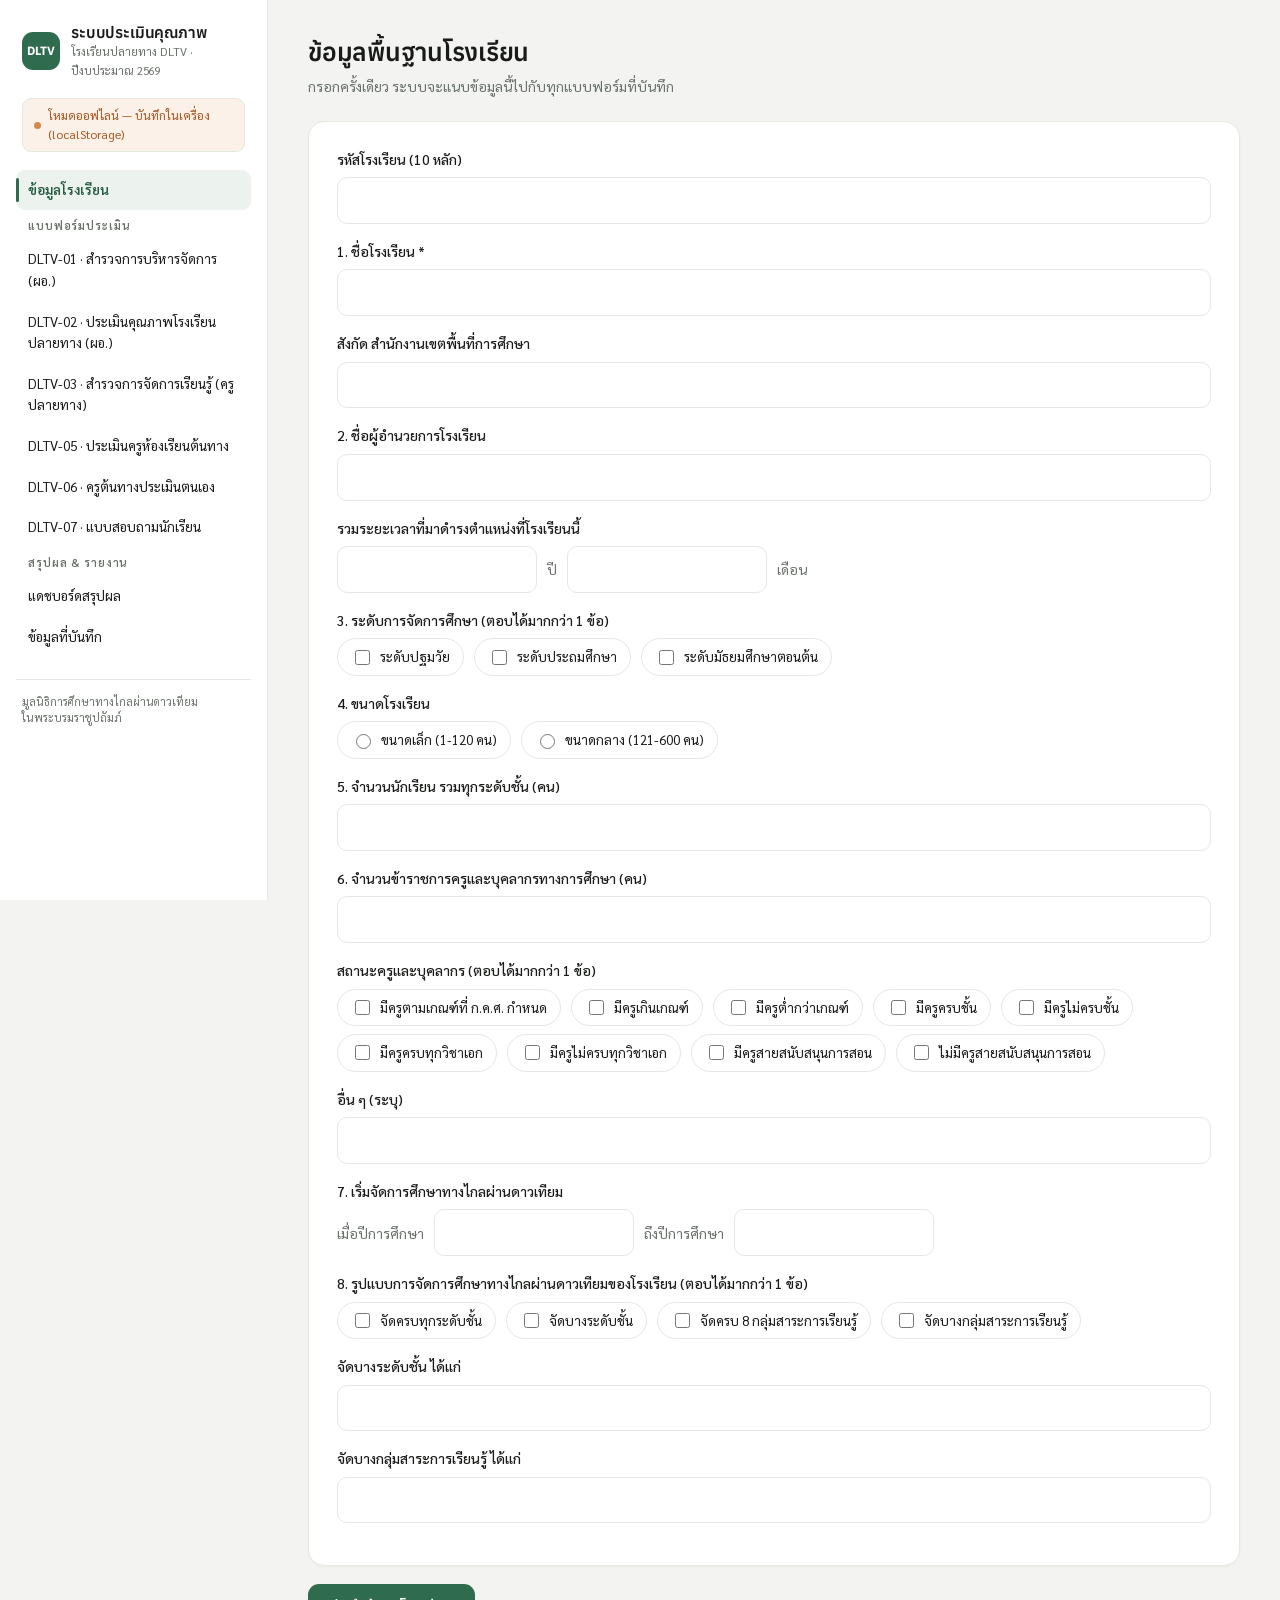
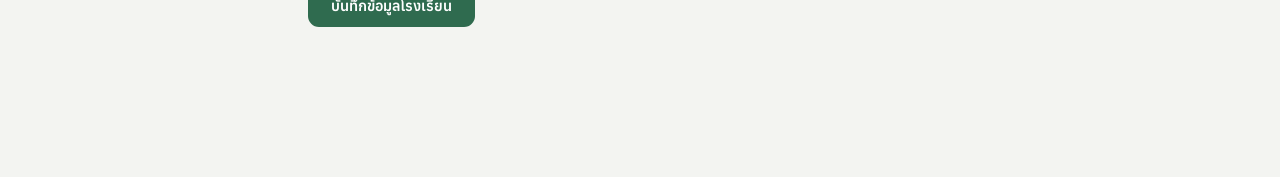
==== DLTV-ระบบกรอกข้อมูล.html @ 82fd88f4 "Add files via upload" ====
<!DOCTYPE html>
<html lang="th"><head>
<meta charset="UTF-8" /><meta name="viewport" content="width=device-width, initial-scale=1.0" />
<title>ระบบกรอกข้อมูลประเมินคุณภาพ DLTV</title>
<link rel="preconnect" href="https://fonts.googleapis.com" /><link rel="preconnect" href="https://fonts.gstatic.com" crossorigin />
<link href="https://fonts.googleapis.com/css2?family=Anuphan:wght@400;500;600;700&family=Sarabun:wght@400;500;600;700&display=swap" rel="stylesheet" />
<style>/* ============================================================
   DLTV — Minimal UI  (Anuphan + Sarabun)
   ============================================================ */
:root{
  --bg:#f3f4f1; --surface:#ffffff; --surface-2:#f8f9f6;
  --ink:#181b17; --muted:#6a716a; --line:#e6e8e2;
  --brand:#2f6b4f; --brand-600:#265a42; --brand-tint:#ecf2ee;
  --good:#2f6b4f; --ok:#b4830e; --dev:#c0492b;
  --radius:16px; --radius-sm:10px;
  --shadow:0 1px 2px rgba(24,27,23,.04);
}
*{box-sizing:border-box}
html,body{margin:0;padding:0}
body{
  font-family:"Sarabun",system-ui,sans-serif;
  background:var(--bg); color:var(--ink); line-height:1.6; font-size:15.5px;
  -webkit-font-smoothing:antialiased;
}
h1,h2,h3,h4{font-family:"Anuphan","Sarabun",sans-serif;line-height:1.3;letter-spacing:-.01em;font-weight:600;margin:0}

/* ---------- layout ---------- */
.app{display:grid;grid-template-columns:268px 1fr;min-height:100vh}

.sidebar{
  background:var(--surface); border-right:1px solid var(--line);
  padding:22px 16px; position:sticky; top:0; align-self:start; height:100vh; overflow-y:auto;
}
.brand{display:flex;gap:11px;align-items:center;margin-bottom:18px;padding:0 6px}
.brand-mark{
  width:38px;height:38px;border-radius:11px;flex:none;
  background:var(--brand); color:#fff; display:grid;place-items:center;
  font-family:"Anuphan",sans-serif; font-weight:700; font-size:12px; letter-spacing:.02em;
}
.brand h1{font-size:15.5px;color:var(--ink)}
.brand p{margin:1px 0 0;font-size:11.5px;color:var(--muted)}

.status{font-size:12px;padding:7px 11px;border-radius:9px;margin:0 6px 18px;border:1px solid var(--line);display:flex;gap:7px;align-items:center}
.status::before{content:"";width:7px;height:7px;border-radius:50%;flex:none}
.status--online{background:var(--brand-tint);color:var(--brand-600)}
.status--online::before{background:var(--brand)}
.status--offline{background:#fbf1e9;color:#a4561f}
.status--offline::before{background:#d08a4a}

.nav{display:flex;flex-direction:column;gap:1px}
.nav-label{font-size:11px;color:var(--muted);text-transform:uppercase;letter-spacing:.08em;padding:6px 12px 4px;font-weight:600}
.nav-btn{
  text-align:left;background:transparent;border:0;color:var(--ink);
  padding:9px 12px;border-radius:9px;cursor:pointer;font:inherit;font-size:13.5px;
  position:relative;transition:background .14s,color .14s;
}
.nav-btn:hover{background:var(--surface-2)}
.nav-btn.active{background:var(--brand-tint);color:var(--brand-600);font-weight:600}
.nav-btn.active::before{content:"";position:absolute;left:0;top:8px;bottom:8px;width:3px;border-radius:3px;background:var(--brand)}

.sidebar-foot{margin-top:22px;font-size:11px;color:var(--muted);border-top:1px solid var(--line);padding:14px 6px 0;line-height:1.5}

/* ---------- content ---------- */
.content{padding:36px 40px 150px;max-width:none}
.view-header{margin-bottom:24px}
.view-header h2{font-size:25px;color:var(--ink)}
.view-header p{margin:6px 0 0;color:var(--muted);font-size:14px;max-width:60ch}

.callout{padding:11px 15px;border-radius:var(--radius-sm);font-size:13.5px;margin-bottom:16px;background:var(--surface-2);border:1px solid var(--line);color:var(--muted)}
.callout--info{background:var(--brand-tint);border-color:#d6e4dc;color:var(--brand-600)}
.callout--error{background:#fbeae3;border-color:#f0c9b8;color:#a4441f}

/* ---------- cards ---------- */
.form-card{
  background:var(--surface);border:1px solid var(--line);border-radius:var(--radius);
  padding:26px 28px;margin-bottom:18px;box-shadow:var(--shadow);
}
.section-title{font-size:18px;color:var(--ink);margin-bottom:4px}
.rating-legend{margin:2px 0 14px;font-size:12.5px;color:var(--muted)}

/* ---------- score meter ---------- */
.score-meter{margin:6px 0 20px}
.score-meter__head{display:flex;align-items:baseline;gap:8px;margin-bottom:7px}
.score-meter__label{font-size:12px;color:var(--muted);text-transform:uppercase;letter-spacing:.06em}
.score-meter__val{font-family:"Anuphan",sans-serif;font-size:14px;color:var(--muted)}
.score-meter__val b{font-size:20px;color:var(--ink);font-weight:700}
.score-meter__level{margin-left:auto;font-size:12.5px;font-weight:600;padding:2px 10px;border-radius:999px;font-family:"Anuphan",sans-serif}
.score-meter__track{height:6px;border-radius:6px;background:var(--line);overflow:hidden}
.score-meter__fill{height:100%;border-radius:6px;background:var(--brand);transition:width .35s cubic-bezier(.2,.7,.3,1)}
.score-meter[data-level="3"] .score-meter__fill{background:var(--good)}
.score-meter[data-level="2"] .score-meter__fill{background:var(--ok)}
.score-meter[data-level="1"] .score-meter__fill{background:var(--dev)}
.score-meter[data-level="3"] .score-meter__level{background:var(--brand-tint);color:var(--good)}
.score-meter[data-level="2"] .score-meter__level{background:#fbf2dd;color:var(--ok)}
.score-meter[data-level="1"] .score-meter__level{background:#fbe7e1;color:var(--dev)}

/* ---------- fields ---------- */
.field{margin-bottom:16px}
.field-heading{margin:24px 0 12px;font-size:14.5px;color:var(--brand-600);font-family:"Anuphan",sans-serif;font-weight:600}
.field-heading:first-child{margin-top:4px}
.field-label{display:block;font-size:14px;font-weight:500;margin-bottom:7px;color:var(--ink)}
.field-note{background:var(--surface-2);border:1px solid var(--line);border-radius:var(--radius-sm);padding:10px 14px}
.field-note .field-label{margin:0}
.field-note .note-text{margin:2px 0 0;color:var(--muted)}

.input{
  width:100%;padding:10px 13px;border:1px solid var(--line);border-radius:var(--radius-sm);
  font:inherit;background:var(--surface);color:var(--ink);transition:border-color .14s,box-shadow .14s;
}
.input::placeholder{color:#aab0a8}
.input:focus{outline:none;border-color:var(--brand);box-shadow:0 0 0 3px var(--brand-tint)}
.textarea{resize:vertical;min-height:84px}
select.select{appearance:none;background-image:url("data:image/svg+xml,%3Csvg xmlns='http://www.w3.org/2000/svg' width='12' height='12' viewBox='0 0 12 12'%3E%3Cpath d='M3 4.5L6 7.5L9 4.5' stroke='%236a716a' stroke-width='1.4' fill='none' stroke-linecap='round'/%3E%3C/svg%3E");background-repeat:no-repeat;background-position:right 13px center;padding-right:34px}

.options{display:flex;flex-wrap:wrap;gap:8px 10px}
.opt{display:inline-flex;align-items:center;gap:7px;font-size:13.5px;cursor:pointer;border:1px solid var(--line);padding:7px 13px;border-radius:999px;background:var(--surface);transition:all .14s}
.opt:hover{border-color:var(--brand)}
.opt:has(input:checked){background:var(--brand-tint);border-color:var(--brand);color:var(--brand-600);font-weight:500}
.opt input{accent-color:var(--brand);width:15px;height:15px}

/* ---------- rating: segmented ---------- */
.rating-row{padding:13px 0;border-bottom:1px solid var(--line)}
.rating-row:last-child{border-bottom:0;padding-bottom:2px}
.rating-label{font-size:14px;margin-bottom:9px}
.rating-choices{display:inline-flex;border:1px solid var(--line);border-radius:11px;overflow:hidden;background:var(--surface-2)}
.rating-opt{position:relative;cursor:pointer;padding:8px 22px;font-family:"Anuphan",sans-serif;font-size:15px;font-weight:600;color:var(--muted);border-right:1px solid var(--line);transition:all .14s;display:flex;align-items:center;justify-content:center;min-width:54px}
.rating-opt:last-child{border-right:0}
.rating-opt input{position:absolute;opacity:0;inset:0;cursor:pointer}
.rating-opt:hover{background:#eef0ea;color:var(--ink)}
.rating-opt:has(input:checked){background:var(--brand);color:#fff}
.rating-row .input--sm{display:block;width:100%;margin-top:10px;background:var(--surface-2);font-size:13px}

/* ---------- table ---------- */
.table-wrap{overflow-x:auto;margin-bottom:16px}
.data-table{width:100%;border-collapse:collapse;font-size:13.5px}
.data-table th,.data-table td{border:1px solid var(--line);padding:8px 10px;text-align:left}
.data-table thead th{background:var(--surface-2);color:var(--ink);font-weight:600;font-family:"Anuphan",sans-serif}
.data-table .row-head{background:var(--surface-2);font-weight:500;white-space:nowrap}
.input--cell{padding:6px 8px;border-radius:7px}
.records{background:var(--surface);border-radius:var(--radius);overflow:hidden}
.records td,.records th{font-size:13px}

/* ---------- buttons / bars ---------- */
.action-bar{display:flex;gap:10px;flex-wrap:wrap;margin-top:8px}
.btn{font-family:"Anuphan",sans-serif;font-size:14.5px;font-weight:600;padding:11px 22px;border-radius:11px;cursor:pointer;border:1px solid transparent;transition:all .14s}
.btn--primary{background:var(--brand);color:#fff}
.btn--primary:hover{background:var(--brand-600)}
.btn--ghost{background:var(--surface);color:var(--ink);border-color:var(--line)}
.btn--ghost:hover{background:var(--surface-2)}

/* ---------- sticky save bar ---------- */
.savebar{
  position:sticky;bottom:0;margin:18px -40px -150px;padding:14px 40px;
  background:rgba(255,255,255,.82);backdrop-filter:blur(10px);
  border-top:1px solid var(--line);display:flex;align-items:center;gap:16px;
}
.savebar__total{display:flex;align-items:center;gap:10px;flex:1;min-width:0}
.savebar__label{font-size:12px;color:var(--muted);text-transform:uppercase;letter-spacing:.06em}
.savebar__num{font-family:"Anuphan",sans-serif;font-size:24px;font-weight:700;color:var(--ink);line-height:1}
.savebar__max{font-family:"Anuphan",sans-serif;font-size:14px;color:var(--muted)}
.savebar__bar{flex:1;max-width:220px;height:6px;border-radius:6px;background:var(--line);overflow:hidden}
.savebar__bar i{display:block;height:100%;background:var(--brand);border-radius:6px;transition:width .35s cubic-bezier(.2,.7,.3,1)}
.savebar__btns{display:flex;gap:10px}

/* ---------- toast ---------- */
.toast{position:fixed;bottom:84px;left:50%;transform:translateX(-50%) translateY(16px);background:var(--ink);color:#fff;padding:12px 20px;border-radius:11px;font-size:13.5px;opacity:0;pointer-events:none;transition:all .25s;z-index:60;max-width:90vw;box-shadow:0 8px 30px rgba(0,0,0,.18)}
.toast.show{opacity:1;transform:translateX(-50%) translateY(0)}
.toast--warn{background:var(--dev)}

/* ---------- responsive ---------- */
@media (max-width:860px){
  .app{grid-template-columns:1fr}
  .sidebar{position:static;height:auto;border-right:0;border-bottom:1px solid var(--line)}
  .nav{flex-direction:row;flex-wrap:wrap;gap:6px}
  .nav-label{display:none}
  .nav-btn{border:1px solid var(--line);border-radius:999px;font-size:12.5px;padding:7px 13px}
  .nav-btn.active::before{display:none}
  .content{padding:24px 18px 130px}
  .form-card{padding:20px 18px}
  .savebar{margin:18px -18px -130px;padding:12px 18px;flex-wrap:wrap}
  .savebar__bar{display:none}
}
@media (prefers-reduced-motion:reduce){*{transition:none!important}}

/* ---------- evidence + rubric (DLTV-01/02) ---------- */
.evidence{margin:10px 0 12px;background:var(--surface-2);border:1px solid var(--line);border-radius:var(--radius-sm);padding:11px 14px}
.evidence__title{font-size:11.5px;color:var(--muted);text-transform:uppercase;letter-spacing:.06em;font-weight:600;margin-bottom:8px}
.evidence__list{display:flex;flex-direction:column;gap:5px}
.evidence__item{display:flex;gap:8px;align-items:flex-start;font-size:13px;color:var(--ink);cursor:pointer;line-height:1.45}
.evidence__item input{accent-color:var(--brand);width:15px;height:15px;margin-top:3px;flex:none}

.rubric{display:flex;flex-direction:column;gap:7px;margin-top:4px}
.rubric__title{font-size:11.5px;color:var(--muted);text-transform:uppercase;letter-spacing:.06em;font-weight:600}
.rubric__opt{display:grid;grid-template-columns:auto auto 1fr;align-items:center;gap:11px;border:1px solid var(--line);border-radius:var(--radius-sm);padding:10px 13px;cursor:pointer;background:var(--surface);transition:all .14s}
.rubric__opt:hover{border-color:var(--brand);background:var(--surface-2)}
.rubric__opt input{accent-color:var(--brand);width:17px;height:17px}
.rubric__badge{font-family:"Anuphan",sans-serif;font-weight:700;font-size:14px;width:26px;height:26px;border-radius:8px;background:var(--surface-2);color:var(--muted);display:grid;place-items:center;transition:all .14s}
.rubric__text{font-size:13px;line-height:1.45;color:var(--ink)}
.rubric__opt:has(input:checked){border-color:var(--brand);background:var(--brand-tint)}
.rubric__opt:has(input:checked) .rubric__badge{background:var(--brand);color:#fff}
.rubric__opt:has(input:checked) .rubric__text{font-weight:500}

/* ---------- ตารางประเมิน (เต็มหน้าจอ) ---------- */
.table-wrap--eval{overflow-x:auto;border:1px solid var(--line);border-radius:var(--radius-sm)}
.eval-table{width:100%;border-collapse:collapse;font-size:13.5px;background:var(--surface)}
.eval-table th,.eval-table td{border:1px solid var(--line);padding:10px 12px;vertical-align:top;text-align:left}
.eval-table thead th{background:var(--surface-2);color:var(--ink);font-family:"Anuphan",sans-serif;font-weight:600;font-size:13px;position:sticky;top:0;z-index:1;white-space:nowrap}
.eval-table thead .th-num{text-align:center;width:46px}
.eval-section-row td{background:var(--brand-tint);color:var(--brand-600);font-family:"Anuphan",sans-serif;font-weight:600;font-size:13.5px}

/* rubric: 4 คอลัมน์ */
.eval-table--rubric .ind-cell{width:26%;font-size:13.5px;line-height:1.5;background:var(--surface)}
.eval-table--rubric .ev-cell{width:24%;background:var(--surface-2)}
.eval-table--rubric .lvl-cell{width:54px;text-align:center;padding:8px}
.eval-table--rubric .crit-cell{font-size:13px;line-height:1.5}
.eval-table--rubric .crit-cell label{display:block;cursor:pointer}
.ev-item{display:flex;gap:7px;align-items:flex-start;font-size:12.5px;color:var(--muted);cursor:pointer;line-height:1.4;margin-bottom:5px}
.ev-item:last-child{margin-bottom:0}
.ev-item input{accent-color:var(--brand);width:14px;height:14px;margin-top:2px;flex:none}
.lvl-pick{display:inline-flex;flex-direction:column;align-items:center;gap:5px;cursor:pointer}
.lvl-pick input{accent-color:var(--brand);width:16px;height:16px}
.lvl-badge{font-family:"Anuphan",sans-serif;font-weight:700;font-size:13px;width:24px;height:24px;border-radius:7px;background:var(--surface-2);color:var(--muted);display:grid;place-items:center}
.rubric-tr:has(input:checked) .lvl-badge{background:var(--brand);color:#fff}
.rubric-tr:has(input:checked) .crit-cell{background:var(--brand-tint)}
.rubric-tr:has(input:checked) .crit-cell label{font-weight:500;color:var(--brand-600)}

/* segmented: รายการ | 3 | 2 | 1 | ข้อเสนอแนะ */
.eval-table--rating .ind-cell{font-size:13.5px;line-height:1.5}
.eval-table--rating .pick-cell{width:46px;text-align:center;padding:8px}
.eval-table--rating .pick{display:grid;place-items:center;cursor:pointer;padding:6px;border-radius:7px}
.eval-table--rating .pick input{accent-color:var(--brand);width:18px;height:18px;cursor:pointer}
.eval-table--rating tbody tr:has(input:checked){background:var(--brand-tint)}
.eval-table--rating .sug-cell{width:22%}
.eval-table--rating .sug-cell .input--cell{font-size:12.5px}
.eval-table--rating tbody tr:hover{background:var(--surface-2)}
.eval-table--rating tbody tr:has(input:checked):hover{background:var(--brand-tint)}

@media (max-width:860px){
  .eval-table{font-size:12.5px}
  .eval-table th,.eval-table td{padding:7px 8px}
  .eval-table--rubric .ind-cell,.eval-table--rubric .ev-cell{width:auto}
}

/* ---------- ตารางความพร้อม (ตอนที่ 2) ---------- */
.eval-table--level .ind-cell{width:26%;font-size:13.5px;line-height:1.5;background:var(--surface)}
.eval-table--level .ind-hint{margin-top:6px;font-size:11.5px;color:var(--muted);line-height:1.45}
.eval-table--level .consider-cell{font-size:13px;line-height:1.5}
.eval-table--level .consider-cell label{display:block;cursor:pointer}
.eval-table--level .ready-cell{width:150px}
.ready-pick{display:flex;align-items:center;gap:9px;cursor:pointer;padding:4px 6px;border-radius:8px}
.ready-pick input{accent-color:var(--brand);width:16px;height:16px}
.ready-pick span{font-size:13.5px}
.level-tr:has(input:checked) .consider-cell{background:var(--brand-tint)}
.level-tr:has(input:checked) .consider-cell label{font-weight:500;color:var(--brand-600)}
.level-tr:has(input:checked) .ready-pick{background:var(--brand-tint);color:var(--brand-600);font-weight:600}

/* ---------- inline fields (ปี/เดือน, ปีการศึกษา) ---------- */
.inline-row{display:flex;align-items:center;gap:10px;flex-wrap:wrap}
.input--inline{width:auto;max-width:200px;flex:0 1 160px}
.inline-affix{color:var(--muted);font-size:14px;white-space:nowrap}

/* ============================================================
   ส่วนเพิ่มเติม: แดชบอร์ด · สรุปผล DLTV-07 · จัดการรายการ
   ============================================================ */

/* ----- ตัวเลือก/ตัวกรอง ----- */
.summary-picker{display:flex;flex-direction:column;gap:6px;max-width:520px;margin-bottom:20px}
.teacher-names{display:grid;grid-template-columns:repeat(3,1fr);gap:12px;margin-bottom:18px}
.teacher-names > div{display:flex;flex-direction:column;gap:5px}

/* ----- แดชบอร์ด: การ์ดสถิติ ----- */
.stat-grid{display:grid;grid-template-columns:repeat(3,1fr);gap:14px;margin-bottom:22px}
.stat-card{background:var(--surface);border:1px solid var(--line);border-radius:var(--radius);padding:18px 20px;box-shadow:var(--shadow)}
.stat-card__val{font-family:"Anuphan",sans-serif;font-size:30px;font-weight:700;color:var(--brand-600);line-height:1.1}
.stat-card__label{font-size:13px;color:var(--ink);margin-top:4px;font-weight:600}
.stat-card__unit{font-size:11.5px;color:var(--muted)}

/* ----- แดชบอร์ด: การ์ดโรงเรียน ----- */
.school-card{background:var(--surface);border:1px solid var(--line);border-radius:var(--radius);padding:18px 20px;margin-bottom:16px;box-shadow:var(--shadow)}
.school-card__head{display:flex;align-items:baseline;justify-content:space-between;gap:12px;border-bottom:1px solid var(--line);padding-bottom:10px;margin-bottom:12px;flex-wrap:wrap}
.school-card__head h3{font-size:17px}
.school-card__meta{font-size:12px;color:var(--muted)}

.dash-row{display:grid;grid-template-columns:minmax(180px,1.4fr) 92px 1fr 96px;align-items:center;gap:12px;padding:7px 0}
.dash-row__name{font-size:13.5px;font-weight:600}
.dash-row__count{font-weight:400;color:var(--muted);font-size:11.5px;margin-left:4px}
.dash-row__score{font-size:13px;color:var(--ink);text-align:right;font-variant-numeric:tabular-nums}
.dash-row__pct{font-size:13px;font-weight:700;text-align:right;font-variant-numeric:tabular-nums}
.dash-bar{height:8px;border-radius:5px;background:var(--surface-2);overflow:hidden;border:1px solid var(--line)}
.dash-bar i{display:block;height:100%;border-radius:5px;background:var(--brand)}
.dash-sub{margin:2px 0 10px;padding:8px 12px;background:var(--surface-2);border-radius:var(--radius-sm)}
.dash-sub__row{display:grid;grid-template-columns:minmax(140px,1fr) 1fr auto;align-items:center;gap:10px;font-size:12.5px;padding:3px 0;color:var(--muted)}
.dash-sub__bar{height:6px;border-radius:4px;background:#fff;border:1px solid var(--line);overflow:hidden}
.dash-sub__bar i{display:block;height:100%;background:var(--brand)}

.lvl-good{color:var(--good)} .dash-bar i.lvl-good,.dash-sub__bar i.lvl-good{background:var(--good)}
.lvl-ok{color:var(--ok)}     .dash-bar i.lvl-ok,.dash-sub__bar i.lvl-ok{background:var(--ok)}
.lvl-dev{color:var(--dev)}   .dash-bar i.lvl-dev,.dash-sub__bar i.lvl-dev{background:var(--dev)}

/* ----- ตารางสรุป DLTV-07 ----- */
.summary-table .avg-cell{font-weight:700;color:var(--brand-600);font-variant-numeric:tabular-nums}
.summary-table select.input--cell{min-width:54px;text-align:center}

/* ----- ปุ่มจัดการในตารางรายการ ----- */
.row-actions{white-space:nowrap;display:flex;gap:6px}
.mini-btn{font:inherit;font-size:12px;padding:4px 10px;border-radius:8px;border:1px solid var(--line);background:var(--surface);color:var(--ink);cursor:pointer;transition:background .14s,border-color .14s}
.mini-btn:hover{background:var(--surface-2);border-color:var(--brand)}
.mini-btn--danger{color:var(--dev);border-color:#e7c9c0}
.mini-btn--danger:hover{background:#fbeae5;border-color:var(--dev)}

@media (max-width:720px){
  .stat-grid,.teacher-names{grid-template-columns:1fr}
  .dash-row{grid-template-columns:1fr;gap:4px}
}
</style>
</head>
<body>
  <div class="app">
    <aside class="sidebar">
      <div class="brand">
        <div class="brand-mark">DLTV</div>
        <div>
          <h1>ระบบประเมินคุณภาพ</h1>
          <p>โรงเรียนปลายทาง DLTV · ปีงบประมาณ 2569</p>
        </div>
      </div>
      <div id="status" class="status">กำลังเริ่มต้น...</div>
      <nav id="nav" class="nav"></nav>
      <div class="sidebar-foot">
        มูลนิธิการศึกษาทางไกลผ่านดาวเทียม<br />ในพระบรมราชูปถัมภ์
      </div>
    </aside>
    <main class="content"><div id="view"></div></main>
  </div>
  <div id="toast" class="toast"></div>
<script type="module">
const EMBEDDED = {"forms/index.json": {"forms": [{"id": "dltv01", "code": "DLTV-01", "file": "forms/dltv01.json", "title": "สำรวจการบริหารจัดการ (ผอ.)", "scope": "school"}, {"id": "dltv02", "code": "DLTV-02", "file": "forms/dltv02.json", "title": "ประเมินคุณภาพโรงเรียนปลายทาง (ผอ.)", "scope": "school"}, {"id": "dltv03", "code": "DLTV-03", "file": "forms/dltv03.json", "title": "สำรวจการจัดการเรียนรู้ (ครูปลายทาง)", "scope": "teacher"}, {"id": "dltv05", "code": "DLTV-05", "file": "forms/dltv05.json", "title": "ประเมินครูห้องเรียนต้นทาง", "scope": "teacher"}, {"id": "dltv06", "code": "DLTV-06", "file": "forms/dltv06.json", "title": "ครูต้นทางประเมินตนเอง", "scope": "origin"}, {"id": "dltv07", "code": "DLTV-07", "file": "forms/dltv07.json", "title": "แบบสอบถามนักเรียน", "scope": "student"}]}, "forms/common.json": {"id": "school", "title": "ข้อมูลพื้นฐานโรงเรียน (ตอนที่ 1)", "description": "ตามแบบ DLTV-01 ตอนที่ 1 — กรอกครั้งเดียว ระบบจะแนบข้อมูลนี้ไปกับทุกแบบฟอร์มที่บันทึก", "fields": [{"id": "school_code", "label": "รหัสโรงเรียน (10 หลัก)", "type": "text", "maxlength": 10}, {"id": "school_name", "label": "1. ชื่อโรงเรียน", "type": "text", "required": true}, {"id": "area_office", "label": "สังกัด สำนักงานเขตพื้นที่การศึกษา", "type": "text"}, {"id": "director_name", "label": "2. ชื่อผู้อำนวยการโรงเรียน", "type": "text"}, {"id": "director_tenure", "label": "รวมระยะเวลาที่มาดำรงตำแหน่งที่โรงเรียนนี้", "type": "inline", "parts": [{"id": "years", "type": "number", "suffix": "ปี"}, {"id": "months", "type": "number", "suffix": "เดือน"}]}, {"id": "education_levels", "label": "3. ระดับการจัดการศึกษา (ตอบได้มากกว่า 1 ข้อ)", "type": "checkbox", "options": ["ระดับปฐมวัย", "ระดับประถมศึกษา", "ระดับมัธยมศึกษาตอนต้น"]}, {"id": "school_size", "label": "4. ขนาดโรงเรียน", "type": "radio", "options": ["ขนาดเล็ก (1-120 คน)", "ขนาดกลาง (121-600 คน)"]}, {"id": "student_total", "label": "5. จำนวนนักเรียน รวมทุกระดับชั้น (คน)", "type": "number"}, {"id": "staff_total", "label": "6. จำนวนข้าราชการครูและบุคลากรทางการศึกษา (คน)", "type": "number"}, {"id": "staff_status", "label": "สถานะครูและบุคลากร (ตอบได้มากกว่า 1 ข้อ)", "type": "checkbox", "options": ["มีครูตามเกณฑ์ที่ ก.ค.ศ. กำหนด", "มีครูเกินเกณฑ์", "มีครูต่ำกว่าเกณฑ์", "มีครูครบชั้น", "มีครูไม่ครบชั้น", "มีครูครบทุกวิชาเอก", "มีครูไม่ครบทุกวิชาเอก", "มีครูสายสนับสนุนการสอน", "ไม่มีครูสายสนับสนุนการสอน"]}, {"id": "staff_other", "label": "อื่น ๆ (ระบุ)", "type": "text"}, {"id": "dltv_period", "label": "7. เริ่มจัดการศึกษาทางไกลผ่านดาวเทียม", "type": "inline", "parts": [{"id": "from", "type": "text", "prefix": "เมื่อปีการศึกษา"}, {"id": "to", "type": "text", "prefix": "ถึงปีการศึกษา"}]}, {"id": "dltv_format", "label": "8. รูปแบบการจัดการศึกษาทางไกลผ่านดาวเทียมของโรงเรียน (ตอบได้มากกว่า 1 ข้อ)", "type": "checkbox", "options": ["จัดครบทุกระดับชั้น", "จัดบางระดับชั้น", "จัดครบ 8 กลุ่มสาระการเรียนรู้", "จัดบางกลุ่มสาระการเรียนรู้"]}, {"id": "dltv_format_levels", "label": "จัดบางระดับชั้น ได้แก่", "type": "text"}, {"id": "dltv_format_subjects", "label": "จัดบางกลุ่มสาระการเรียนรู้ ได้แก่", "type": "text"}]}, "forms/dltv01.json": {"id": "dltv01", "code": "DLTV-01", "title": "แบบสำรวจการบริหารจัดการเรียนรู้ โดยใช้การศึกษาทางไกลผ่านดาวเทียม (DLTV)", "audience": "ผู้อำนวยการ/ครูใหญ่ โรงเรียนปลายทาง ทำแบบสำรวจเป็นภาพรวมของโรงเรียน 1 ชุด", "sections": [{"id": "basic", "title": "ตอนที่ 1: ข้อมูลพื้นฐาน", "fields": [{"type": "note", "text": "ข้อมูลรหัสโรงเรียน ชื่อโรงเรียน และชื่อผู้อำนวยการ ใช้ข้อมูลจาก \"ข้อมูลพื้นฐานโรงเรียน\" ที่กรอกไว้แล้ว"}, {"id": "affiliation", "label": "สังกัด", "type": "radio", "options": ["สพฐ.", "ตชด.", "สช.", "พศ.", "อปท."]}, {"id": "school_staffing", "label": "ลักษณะของโรงเรียนที่ใช้ DLTV (ด้านครูครบชั้น)", "type": "radio", "options": ["มีครูครบชั้น", "มีครูไม่ครบชั้น"]}, {"id": "school_major", "label": "ลักษณะของโรงเรียนที่ใช้ DLTV (ด้านวิชาเอก)", "type": "radio", "options": ["มีครูครบทุกวิชาเอก", "มีครูไม่ครบทุกวิชาเอก"]}, {"id": "location_type", "label": "ลักษณะที่ตั้งของโรงเรียน (ตอบได้มากกว่า 1 ข้อ)", "type": "checkbox", "options": ["พื้นที่ราบ", "ภูเขา", "เกาะ", "พื้นที่เสี่ยงภัย", "พื้นที่ทุรกันดาร", "พื้นที่ชายแดน", "พื้นที่ชนกลุ่มน้อย"]}, {"id": "director_phone", "label": "หมายเลขโทรศัพท์มือถือผู้บริหาร", "type": "text"}, {"id": "director_email", "label": "e-mail ผู้บริหาร", "type": "text"}, {"id": "director_line", "label": "ID Line ผู้บริหาร (ถ้ามี)", "type": "text"}, {"type": "note", "text": "กรณีไม่มีผู้บริหาร ให้ใส่ชื่อผู้ปฏิบัติงาน/รักษาราชการแทน"}, {"id": "acting_name", "label": "ชื่อ-สกุล ผู้รักษาราชการแทน", "type": "text"}, {"id": "acting_position", "label": "ตำแหน่ง", "type": "text"}, {"id": "acting_phone", "label": "หมายเลขโทรศัพท์มือถือ", "type": "text"}, {"id": "acting_email", "label": "e-mail", "type": "text"}]}, {"id": "personnel", "title": "ข้อมูลครูผู้สอน", "fields": [{"id": "teacher_total", "label": "จำนวนครูผู้สอนทั้งหมด (คน)", "type": "number"}, {"id": "teacher_civil", "label": "- ครูข้าราชการ (คน)", "type": "number"}, {"id": "teacher_gov", "label": "- ครูพนักงานราชการ (คน)", "type": "number"}, {"id": "teacher_hire", "label": "- ครูอัตราจ้าง (คน)", "type": "number"}, {"id": "teacher_complete", "label": "ครูครบชั้นหรือไม่", "type": "radio", "options": ["ครบชั้น", "ไม่ครบชั้น"]}, {"id": "teacher_match_major", "label": "ครูสอนตรงวิชาเอก (คน)", "type": "number"}, {"id": "teacher_unmatch_major", "label": "ครูสอนไม่ตรงวิชาเอก (คน)", "type": "number"}, {"id": "major_table", "label": "จำนวนครูที่จบในแต่ละสาขาวิชาเอก (คน)", "type": "table", "rows": ["ปฐมวัย", "ภาษาไทย", "ภาษาอังกฤษ", "คณิตศาสตร์", "วิทยาศาสตร์และเทคโนโลยี", "คอมพิวเตอร์ / เทคโนโลยี", "สังคมศึกษา", "ประวัติศาสตร์", "คหกรรม / การงานอาชีพ", "สุขศึกษา", "พลศึกษา", "ทัศนศิลป์", "นาฏศิลป์", "ดนตรี"], "columns": [{"id": "count", "label": "จำนวนครูที่จบวิชาเอก (คน)", "type": "number"}]}, {"id": "religion_teacher", "label": "จำนวนครูสอนศาสนา (กรณีโรงเรียนสอนศาสนาควบคู่สามัญ) (คน)", "type": "number"}, {"id": "admin_staff", "label": "เจ้าหน้าที่ธุรการ (คน)", "type": "number"}, {"id": "other_staff", "label": "อื่น ๆ (โปรดระบุจำนวน คน)", "type": "text"}]}, {"id": "support_staff", "title": "บุคลากรสนับสนุนการจัดการเรียนรู้โดยใช้ DLTV", "fields": [{"id": "has_support", "label": "มีบุคลากรสนับสนุนหรือไม่", "type": "radio", "options": ["มี", "ไม่มี"]}, {"id": "support_name", "label": "ชื่อ-สกุล บุคลากรสนับสนุน", "type": "text"}, {"id": "support_type", "label": "ประเภท", "type": "radio", "options": ["ข้าราชการครู", "ครูอัตราจ้าง", "พนักงานราชการ", "ลูกจ้าง", "อื่น ๆ"]}, {"id": "support_phone", "label": "หมายเลขโทรศัพท์มือถือ", "type": "text"}, {"id": "support_email", "label": "e-mail", "type": "text"}]}, {"id": "students", "title": "ข้อมูลนักเรียน (ปีการศึกษา 2568)", "fields": [{"id": "student_table", "label": "จำนวนนักเรียนและห้องเรียนแยกตามระดับชั้น", "type": "table", "rows": ["อ.1", "อ.2", "อ.3", "ป.1", "ป.2", "ป.3", "ป.4", "ป.5", "ป.6", "ม.1", "ม.2", "ม.3"], "columns": [{"id": "students", "label": "จำนวนนักเรียน (คน)", "type": "number"}, {"id": "rooms", "label": "จำนวนห้องเรียน (ห้อง)", "type": "number"}, {"id": "note", "label": "หมายเหตุ", "type": "text"}]}]}, {"id": "usage", "title": "การจัดการศึกษาและการใช้ DLTV", "fields": [{"id": "education_levels", "label": "ระดับการจัดการศึกษา (ตอบได้มากกว่า 1 ข้อ)", "type": "checkbox", "options": ["ระดับปฐมวัย", "ระดับประถมศึกษา", "ระดับมัธยมศึกษาตอนต้น"]}, {"id": "school_size", "label": "ขนาดโรงเรียน", "type": "radio", "options": ["ขนาดเล็ก (1-120 คน)", "ขนาดกลาง (121-600 คน)"]}, {"id": "dltv_usage", "label": "โรงเรียนจัดการเรียนรู้โดยใช้ DLTV", "type": "radio", "options": ["ใช้จนถึงปัจจุบัน", "ใช้ในบางช่วง (ระบุปีการศึกษา)", "ไม่ใช้ (ระบุเหตุผล)"]}, {"id": "dltv_usage_detail", "label": "รายละเอียดเพิ่มเติม (ปีการศึกษา/เหตุผล)", "type": "text"}, {"id": "reason_use", "label": "เหตุผลที่โรงเรียนจัดการเรียนรู้โดยใช้ DLTV (ตอบได้มากกว่า 1 ข้อ)", "type": "checkbox", "options": ["ครูไม่ครบชั้น", "ครูสอนไม่ตรงสาขาวิชาเอก", "ใช้สอนซ่อมเสริม", "อื่น ๆ"]}]}, {"id": "technical", "title": "ตอนที่ 2: ข้อมูลการใช้งานด้านเทคนิค", "fields": [{"id": "equipment_source", "label": "1. โรงเรียนเคยได้รับอุปกรณ์ DLTV จากหน่วยงานใด (ตอบได้มากกว่า 1 ข้อ)", "type": "checkbox", "options": ["สพฐ.", "มูลนิธิฯ", "อบจ./อบต.", "อื่น ๆ"]}, {"id": "usage_form_table", "label": "2. รูปแบบการใช้อุปกรณ์การศึกษาทางไกลผ่านดาวเทียม (ระบุจำนวนห้อง)", "type": "table", "rows": ["อ.1", "อ.2", "อ.3", "ป.1", "ป.2", "ป.3", "ป.4", "ป.5", "ป.6", "ม.1", "ม.2", "ม.3"], "columns": [{"id": "live_ird", "label": "รับชมสด ผ่านกล่องดาวเทียม (IRD)", "type": "number"}, {"id": "live_web", "label": "รับชมสด ผ่าน www.dltv.ac.th", "type": "number"}, {"id": "replay_web", "label": "รับชมย้อนหลัง ผ่าน www.dltv.ac.th", "type": "number"}, {"id": "download_web", "label": "ดาวน์โหลดจาก www.dltv.ac.th", "type": "number"}]}, {"id": "maintenance", "label": "3. แนวทางการซ่อมบำรุงอุปกรณ์หลังหมดระยะรับประกัน (ตอบได้มากกว่า 1 ข้อ)", "type": "checkbox", "options": ["ซ่อมบำรุงโดยบุคลากรของโรงเรียน", "จ้างช่างในพื้นที่", "ขอรับการสนับสนุนจากต้นสังกัด", "อื่น ๆ"]}, {"id": "smarttv_table", "label": "4. เครื่องรับโทรทัศน์ Smart TV 55 นิ้วขึ้นไป (เฉพาะที่ได้รับจากมูลนิธิฯ) — ระบุจำนวนห้อง", "type": "table", "rows": ["อ.1", "อ.2", "อ.3", "ป.1", "ป.2", "ป.3", "ป.4", "ป.5", "ป.6", "ม.1", "ม.2", "ม.3"], "columns": [{"id": "ok", "label": "ใช้การได้", "type": "number"}, {"id": "broken", "label": "ชำรุด", "type": "number"}]}, {"id": "ird_table", "label": "5. เครื่องรับสัญญาณดาวเทียม (IRD) — ระบุจำนวนห้อง", "type": "table", "rows": ["อ.1", "อ.2", "อ.3", "ป.1", "ป.2", "ป.3", "ป.4", "ป.5", "ป.6", "ม.1", "ม.2", "ม.3"], "columns": [{"id": "ok", "label": "ใช้การได้", "type": "number"}, {"id": "broken", "label": "ชำรุด", "type": "number"}]}]}]}, "forms/dltv02.json": {"id": "dltv02", "code": "DLTV-02", "title": "แบบประเมินคุณภาพโรงเรียนปลายทางที่จัดการเรียนรู้ โดยใช้การศึกษาทางไกลผ่านดาวเทียม (DLTV)", "audience": "ผู้อำนวยการ/ผู้บริหารโรงเรียนปลายทาง ประเมินภาพรวมของโรงเรียน 1 ชุด (รวม 99 คะแนน: 3 องค์ประกอบ 39+33+27)", "instruction": "เกณฑ์: 3 = มากกว่าร้อยละ 80 (หรือ 70), 2 = ร้อยละ 60-80 (หรือ 50-70), 1 = น้อยกว่าร้อยละ 60 (หรือ 50)", "ratingLegend": "3 = ดี/มากกว่าร้อยละ 80 · 2 = พอใช้/ร้อยละ 60-80 · 1 = กำลังพัฒนา/น้อยกว่าร้อยละ 60", "ratingScale": [{"value": 3, "label": "3"}, {"value": 2, "label": "2"}, {"value": 1, "label": "1"}], "sections": [{"id": "respondent", "title": "ผู้ประเมิน", "fields": [{"id": "assessor_name", "label": "ชื่อ-สกุล ผู้ประเมิน (ผู้อำนวยการ/ผู้บริหารโรงเรียนปลายทาง)", "type": "text"}, {"id": "assess_date", "label": "วันที่ประเมิน", "type": "text", "placeholder": "วัน/เดือน/ปี"}]}, {"id": "comp1", "title": "องค์ประกอบที่ 1 ด้านคุณภาพผู้เรียน", "maxScore": 39, "scored": true, "qualityBands": [{"level": 3, "label": "ดี", "min": 31, "max": 39}, {"level": 2, "label": "พอใช้", "min": 22, "max": 30}, {"level": 1, "label": "กำลังพัฒนา", "min": 13, "max": 21}], "fields": [{"type": "heading", "label": "1. ผลสัมฤทธิ์ทางการเรียนตามหลักสูตร"}, {"id": "c1_1_1", "type": "rating", "label": "1.1 ผู้เรียนมีผลสัมฤทธิ์การเรียนรู้แต่ละกลุ่มสาระการเรียนรู้ตามค่าเป้าหมายที่สถานศึกษากำหนด", "evidence": ["รายงานผลการเรียน ปีการศึกษา 2568", "รายงานสรุปผลสัมฤทธิ์ทางการเรียนรู้รายกลุ่มสาระฯ", "ระเบียนแสดงผลการเรียน (ปพ.1)", "ใบรับรองผลการศึกษา (ปพ.7)", "สมุดบันทึกผลการเรียนรู้ (ปพ.9)", "แบบบันทึกผลการพัฒนาคุณภาพผู้เรียน (ปพ.5)", "ค่าเป้าหมายผลการเรียนรู้ที่สถานศึกษากำหนด", "สอบถามผู้บริหาร ครู และผู้เรียน"], "levels": {"1": "ผู้เรียนน้อยกว่าร้อยละ 50 มีผลสัมฤทธิ์ทางการเรียนแต่ละกลุ่มสาระการเรียนรู้ ตามค่าเป้าหมายที่สถานศึกษากำหนด", "2": "ผู้เรียนร้อยละ 50 - 70 มีผลสัมฤทธิ์ทางการเรียนแต่ละกลุ่มสาระการเรียนรู้ ตามค่าเป้าหมายที่สถานศึกษากำหนด", "3": "ผู้เรียนมากกว่าร้อยละ 70 มีผลสัมฤทธิ์ทางการเรียนแต่ละกลุ่มสาระการเรียนรู้ ตามค่าเป้าหมายที่สถานศึกษากำหนด"}}, {"id": "c1_1_2", "type": "rating", "label": "1.2 ผู้เรียนระดับชั้น ป.3 มีผลการทดสอบ NT เฉลี่ยรวมทั้ง 2 ด้าน (ด้านภาษาไทย (การอ่าน/เขียน) และด้านคณิตศาสตร์ (การคำนวณ/โจทย์ปัญหา)) เทียบกับค่าเฉลี่ยระดับประเทศ 3 ปีการศึกษา", "evidence": ["รายงานผลการทดสอบ NT", "สอบถามผู้บริหาร ครู ผู้เรียน และผู้ปกครอง"], "levels": {"1": "ผู้เรียนมีผลการทดสอบ NT ระดับชั้น ป.3 เฉลี่ยรวมทั้ง 2 ด้าน ต่ำกว่าค่าเฉลี่ยระดับประเทศทั้ง 1 ปีการศึกษา", "2": "ผู้เรียนมีผลการทดสอบ NT ระดับชั้น ป.3 เฉลี่ยรวม 2 ด้าน สูงกว่าค่าเฉลี่ยระดับประเทศทั้ง 2 ปีการศึกษา", "3": "ผู้เรียนมีผลการทดสอบ NT ระดับชั้น ป.3 เฉลี่ยรวมทั้ง 2 ด้าน สูงกว่าค่าเฉลี่ยระดับประเทศทั้ง 3 ปีการศึกษา"}}, {"id": "c1_1_3", "type": "rating", "label": "1.3 ผู้เรียนระดับชั้น ป.6 มีผลการทดสอบ O-NET เฉลี่ยรวมทุกรายวิชาเทียบกับค่าเฉลี่ยระดับประเทศ 3 ปีการศึกษา", "evidence": ["รายงานผลการทดสอบ O-NET", "สอบถามผู้บริหาร ครู ผู้เรียน และผู้ปกครอง"], "levels": {"1": "ผู้เรียนมีผลการทดสอบ O-NET ระดับชั้น ป.6 เฉลี่ยรวมทุกรายวิชา สูงกว่าค่าเฉลี่ยระดับประเทศทั้ง 1 ปีการศึกษา", "2": "ผู้เรียนมีผลการทดสอบ O-NET ระดับชั้น ป.6 เฉลี่ยรวมทุกรายวิชา สูงกว่าค่าเฉลี่ยระดับประเทศทั้ง 2 ปีการศึกษา", "3": "ผู้เรียนมีผลการทดสอบ O-NET ระดับชั้น ป.6 เฉลี่ยรวมทุกรายวิชาสูงกว่าค่าเฉลี่ยระดับประเทศทั้ง 3 ปีการศึกษา"}}, {"type": "heading", "label": "2. ทักษะสำคัญของผู้เรียน"}, {"id": "c1_2_1", "type": "rating", "label": "2.1 ผู้เรียนมีความสามารถในการอ่าน และการเขียน", "evidence": ["สังเกตพฤติกรรมทางการเรียนที่สะท้อนความสามารถในการอ่านและการเขียน", "ชิ้นงานของผู้เรียน เช่น ใบงาน/ใบกิจกรรม โครงงาน", "สอบถามครู ผู้เรียน", "ผลการประเมินการอ่านและการเขียน"], "levels": {"1": "ผู้เรียนน้อยกว่าร้อยละ 50 มีความสามารถในการอ่าน และการเขียน ตามค่าเป้าหมายที่สถานศึกษากำหนด", "2": "ผู้เรียนร้อยละ 50 - 70 มีความสามารถในการอ่าน และการเขียน ตามค่าเป้าหมายที่สถานศึกษากำหนด", "3": "ผู้เรียนมากกว่าร้อยละ 70 มีความสามารถในการอ่าน และการเขียน ตามค่าเป้าหมายที่สถานศึกษากำหนด"}}, {"id": "c1_2_2", "type": "rating", "label": "2.2 ผู้เรียนมีความสามารถในการคิดวิเคราะห์ (ระบุใจความสำคัญของเรื่อง แจกแจง จำแนกข้อมูล และการบอกความสัมพันธ์ในบทเรียน หรือในสถานการณ์ได้)", "evidence": ["สังเกตพฤติกรรมจากการตอบคำถามที่ใช้ทักษะการคิดวิเคราะห์", "ชิ้นงานของผู้เรียน เช่น ใบงาน/ใบกิจกรรม โครงงาน", "แบบประเมินตนเอง/แบบบันทึกการเรียนรู้ที่สะท้อนการคิดวิเคราะห์", "สอบถามครูและผู้เรียน", "ผลการประเมินการคิดวิเคราะห์"], "levels": {"1": "ผู้เรียนน้อยกว่าร้อยละ 50 มีความสามารถในการคิดวิเคราะห์ ตามค่าเป้าหมายที่สถานศึกษากำหนด", "2": "ผู้เรียนร้อยละ 50 - 70 มีความสามารถในการคิดวิเคราะห์ ตามค่าเป้าหมายที่สถานศึกษากำหนด", "3": "ผู้เรียนมากกว่าร้อยละ 70 มีความสามารถในการคิดวิเคราะห์ ตามค่าเป้าหมายที่สถานศึกษากำหนด"}}, {"id": "c1_2_3", "type": "rating", "label": "2.3 ผู้เรียนมีความสามารถในการสื่อสาร", "evidence": ["สังเกตพฤติกรรมที่สะท้อนความสามารถในการสื่อสาร", "ชิ้นงานของผู้เรียน เช่น ใบงาน/ใบกิจกรรม โครงงาน", "สอบถามครู ผู้เรียน", "ผลการประเมินสมรรถนะสำคัญของผู้เรียน", "แบบบันทึกผลการพัฒนาคุณภาพผู้เรียน (ปพ.5)"], "levels": {"1": "ผู้เรียนน้อยกว่าร้อยละ 50 มีความสามารถในการสื่อสาร ตามค่าเป้าหมายที่สถานศึกษากำหนด", "2": "ผู้เรียนร้อยละ 50 - 70 มีความสามารถในการสื่อสาร ตามค่าเป้าหมายที่สถานศึกษากำหนด", "3": "ผู้เรียนมากกว่าร้อยละ 70 มีความสามารถในการสื่อสาร ตามค่าเป้าหมายที่สถานศึกษากำหนด"}}, {"id": "c1_2_4", "type": "rating", "label": "2.4 ผู้เรียนมีความสามารถในการคิดอย่างมีวิจารณญาณ (การใช้เหตุผล การวิเคราะห์และประเมินข้อมูลอย่างมีหลักเกณฑ์)", "evidence": ["สังเกตพฤติกรรมจากการตอบคำถามที่ใช้ทักษะการคิดอย่างมีวิจารณญาณ", "ชิ้นงานของผู้เรียน เช่น ใบงาน/ใบกิจกรรม โครงงาน", "แบบประเมินตนเอง/แบบบันทึกการเรียนรู้ที่สะท้อนการคิดอย่างมีวิจารณญาณ", "สอบถามครูและผู้เรียน", "ผลการประเมินสมรรถนะสำคัญของผู้เรียน", "แบบบันทึกผลการพัฒนาคุณภาพผู้เรียน (ปพ.5)"], "levels": {"1": "ผู้เรียนน้อยกว่าร้อยละ 50 มีความสามารถในการคิดอย่างมีวิจารณญาณ ตามค่าเป้าหมายที่สถานศึกษากำหนด", "2": "ผู้เรียนร้อยละ 50 - 70 มีความสามารถในการคิดอย่างมีวิจารณญาณ ตามค่าเป้าหมายที่สถานศึกษากำหนด", "3": "ผู้เรียนมากกว่าร้อยละ 70 มีความสามารถในการคิดอย่างมีวิจารณญาณ ตามค่าเป้าหมายที่สถานศึกษากำหนด"}}, {"id": "c1_2_5", "type": "rating", "label": "2.5 ผู้เรียนมีความสามารถในการคิดแก้ปัญหา", "evidence": ["สังเกตพฤติกรรมจากวิธีการคิดแก้ปัญหาของผู้เรียน", "แบบประเมินตนเอง/แบบบันทึกการเรียนรู้ที่สะท้อนความสามารถในการคิดแก้ปัญหา", "สอบถามครูและผู้เรียน", "ผลการประเมินสมรรถนะสำคัญของผู้เรียน", "แบบบันทึกผลการพัฒนาคุณภาพผู้เรียน (ปพ.5)"], "levels": {"1": "ผู้เรียนน้อยกว่าร้อยละ 50 มีความสามารถในการคิดแก้ปัญหาจากบทเรียน จากคำถามของครู หรือจากสถานการณ์ที่พบได้ ตามค่าเป้าหมายที่สถานศึกษากำหนด", "2": "ผู้เรียนร้อยละ 50 - 70 มีความสามารถในการคิดแก้ปัญหาจากบทเรียน จากคำถามของครู หรือจากสถานการณ์ที่พบได้ ตามค่าเป้าหมายที่สถานศึกษากำหนด", "3": "ผู้เรียนมากกว่าร้อยละ 70 มีความสามารถในการคิดแก้ปัญหาจากบทเรียน จากคำถามของครู หรือจากสถานการณ์ที่พบได้ ตามค่าเป้าหมายที่สถานศึกษากำหนด"}}, {"id": "c1_2_6", "type": "rating", "label": "2.6 ผู้เรียนมีความสามารถในการใช้ทักษะชีวิต", "evidence": ["สังเกตพฤติกรรมในการแลกเปลี่ยนความคิดเห็น เข้าใจความรู้สึกของตนเองและผู้อื่น และทำงานเป็นทีม", "แบบประเมินตนเอง/แบบบันทึกการเรียนรู้ที่สะท้อนความสามารถในการแสดงความคิดเห็น", "สอบถามครูและผู้เรียน", "ผลการประเมินสมรรถนะสำคัญของผู้เรียน", "แบบบันทึกผลการพัฒนาคุณภาพผู้เรียน (ปพ.5)"], "levels": {"1": "ผู้เรียนน้อยกว่าร้อยละ 50 มีความสามารถในการใช้ทักษะชีวิต ตามค่าเป้าหมายที่สถานศึกษากำหนด", "2": "ผู้เรียนร้อยละ 50 - 70 มีความสามารถในการใช้ทักษะชีวิต ตามค่าเป้าหมายที่สถานศึกษากำหนด", "3": "ผู้เรียนมากกว่าร้อยละ 70 มีความสามารถในการใช้ทักษะชีวิต ตามค่าเป้าหมายที่สถานศึกษากำหนด"}}, {"id": "c1_2_7", "type": "rating", "label": "2.7 ผู้เรียนมีความสามารถในการใช้เทคโนโลยี", "evidence": ["สังเกตพฤติกรรมจากการใช้แอปพลิเคชันพื้นฐาน ค้นหาข้อมูล และป้องกันตนเองจากภัยคุกคามออนไลน์", "ชิ้นงาน/โครงงานของผู้เรียน", "สอบถามผู้เรียนถึงวิธีการสืบค้นและแหล่งอ้างอิง", "สัมภาษณ์ผู้เรียน/ผู้ปกครอง", "ผลการประเมินสมรรถนะสำคัญของผู้เรียน", "แบบบันทึกผลการพัฒนาคุณภาพผู้เรียน (ปพ.5)"], "levels": {"1": "ผู้เรียนน้อยกว่าร้อยละ 50 มีความสามารถในการใช้เทคโนโลยี ตามค่าเป้าหมายที่สถานศึกษากำหนด", "2": "ผู้เรียนร้อยละ 50 - 70 มีความสามารถในการใช้เทคโนโลยี ตามค่าเป้าหมายที่สถานศึกษากำหนด", "3": "ผู้เรียนมากกว่าร้อยละ 70 มีความสามารถในการใช้เทคโนโลยี ตามค่าเป้าหมายที่สถานศึกษากำหนด"}}, {"type": "heading", "label": "3. คุณลักษณะอันพึงประสงค์ของผู้เรียน DLTV"}, {"id": "c1_3_1", "type": "rating", "label": "3.1 ผู้เรียนมีคุณลักษณะอันพึงประสงค์ตามเกณฑ์หลักสูตรแกนกลางการศึกษาขั้นพื้นฐานและตามค่าเป้าหมายที่สถานศึกษากำหนด", "evidence": ["รายงานความประพฤติของผู้เรียน", "สังเกตพฤติกรรมผู้เรียนในและนอกห้องเรียน", "สมุดบันทึกความดี/ปพ.1", "สอบถามผู้บริหาร ครู ผู้เรียน และผู้ปกครอง", "ผลการประเมินคุณลักษณะอันพึงประสงค์", "แบบบันทึกผลการพัฒนาคุณภาพผู้เรียน (ปพ.5)"], "levels": {"1": "ผู้เรียนน้อยกว่าร้อยละ 50 มีคุณลักษณะอันพึงประสงค์ตามเกณฑ์ที่หลักสูตรแกนกลางการศึกษาขั้นพื้นฐานกำหนด และตามค่าเป้าหมายที่สถานศึกษากำหนด", "2": "ผู้เรียนร้อยละ 50 - 70 มีคุณลักษณะอันพึงประสงค์ตามเกณฑ์ที่หลักสูตรแกนกลางการศึกษาขั้นพื้นฐานกำหนด และตามค่าเป้าหมายที่สถานศึกษากำหนด", "3": "ผู้เรียนมากกว่าร้อยละ 70 มีคุณลักษณะอันพึงประสงค์ตามเกณฑ์ที่หลักสูตรแกนกลางการศึกษาขั้นพื้นฐานกำหนด และตามค่าเป้าหมายที่สถานศึกษากำหนด"}}, {"id": "c1_3_2", "type": "rating", "label": "3.2 ผู้เรียนรู้หน้าที่มีความรับผิดชอบสามารถเรียนรู้ผ่าน DLTV ได้ด้วยตนเอง", "evidence": ["สังเกตพฤติกรรมในการเตรียมตัว (เข้าเรียนตรงตามตารางเรียน ช่วยจัดเตรียมอุปกรณ์ DLTV)", "สังเกตพฤติกรรมในการเรียนรู้ (กระตือรือร้น ตอบคำถาม ทำงานตามที่ครูกำหนด)", "สอบถามครูและผู้เรียน", "บันทึกหลังสอน", "ตารางเรียน", "คู่มือการใช้อุปกรณ์ DLTV"], "levels": {"1": "ผู้เรียนน้อยกว่าร้อยละ 50 มีความรับผิดชอบสามารถเรียนรู้ผ่าน DLTV ได้ด้วยตนเอง", "2": "ผู้เรียนร้อยละ 50 - 70 มีความรับผิดชอบสามารถเรียนรู้ผ่าน DLTV ได้ด้วยตนเอง", "3": "ผู้เรียนมากกว่าร้อยละ 70 มีความรับผิดชอบสามารถเรียนรู้ผ่าน DLTV ได้ด้วยตนเอง"}}, {"id": "c1_3_3", "type": "rating", "label": "3.3 ผู้เรียนสามารถใช้อุปกรณ์ DLTV ในการเรียนรู้และการดูแลรักษาอุปกรณ์ DLTV", "evidence": ["สังเกตพฤติกรรมจากการใช้อุปกรณ์ DLTV และการดูแลรักษาอุปกรณ์", "รายงานการบำรุงรักษาอุปกรณ์ DLTV", "ตารางเวรประจำวันของผู้เรียน", "สอบถามครูและผู้เรียน"], "levels": {"1": "ผู้เรียนน้อยกว่าร้อยละ 50 สามารถใช้อุปกรณ์ DLTV ในการเรียนรู้และการดูแลรักษาอุปกรณ์ DLTV", "2": "ผู้เรียนร้อยละ 50 - 70 สามารถใช้อุปกรณ์ DLTV ในการเรียนรู้และการดูแลรักษาอุปกรณ์ DLTV", "3": "ผู้เรียนมากกว่าร้อยละ 70 สามารถใช้อุปกรณ์ DLTV ในการเรียนรู้และการดูแลรักษาอุปกรณ์ DLTV"}}]}, {"id": "comp2", "title": "องค์ประกอบที่ 2 ด้านการจัดการเรียนรู้", "maxScore": 33, "scored": true, "qualityBands": [{"level": 3, "label": "ดี", "min": 27, "max": 33}, {"level": 2, "label": "พอใช้", "min": 19, "max": 26}, {"level": 1, "label": "กำลังพัฒนา", "min": 11, "max": 18}], "fields": [{"type": "heading", "label": "1. มีการเตรียมการที่เอื้อต่อการจัดการเรียนรู้ โดยใช้ DLTV"}, {"id": "c2_1_1", "type": "rating", "label": "1.1 ครูศึกษาแผนการจัดการเรียนรู้ สื่อการเรียนรู้ (ใบงาน ใบความรู้ แบบฝึกหัด) และเครื่องมือวัดและประเมินผลล่วงหน้า", "evidence": ["บันทึกเพิ่มเติมครูปลายทางประกอบแผนการจัดการเรียนรู้ของครูต้นทาง", "แผนการจัดการเรียนรู้", "สื่อการเรียนรู้", "เครื่องมือวัดและประเมินผล", "สอบถามครูและผู้เรียน"], "levels": {"1": "ครูน้อยกว่าร้อยละ 60 มีแผนการจัดการเรียนรู้ สื่อการเรียนรู้ และเครื่องมือวัดและประเมินผล (ศึกษาล่วงหน้าและวางแผนการสอนเพิ่มเติม)", "2": "ครูร้อยละ 60 - 80 มีแผนการจัดการเรียนรู้ สื่อการเรียนรู้ และเครื่องมือวัดและประเมินผล (ศึกษาล่วงหน้าและวางแผนการสอนเพิ่มเติม)", "3": "ครูมากกว่าร้อยละ 80 มีแผนการจัดการเรียนรู้ สื่อการเรียนรู้ และเครื่องมือวัดและประเมินผล (ศึกษาล่วงหน้าและวางแผนการสอนเพิ่มเติม)"}}, {"id": "c2_1_2", "type": "rating", "label": "1.2 ครูจัดเตรียมใบงาน ใบความรู้ แบบฝึกหัด สื่อการเรียนรู้ วัสดุ และอุปกรณ์ให้สอดคล้องกับบทเรียนตามแผนการจัดการเรียนรู้ล่วงหน้า ให้เพียงพอ", "evidence": ["ใบงาน/ใบความรู้/แบบฝึกหัด", "สื่อการเรียนรู้", "สอบถามครูและผู้เรียน"], "levels": {"1": "ครูน้อยกว่าร้อยละ 60 จัดเตรียมใบงาน ใบความรู้ แบบฝึกหัด สื่อการเรียนรู้ วัสดุและอุปกรณ์ให้สอดคล้องกับบทเรียนตามแผนล่วงหน้าอย่างเพียงพอ", "2": "ครูร้อยละ 60 - 80 จัดเตรียมใบงาน ใบความรู้ แบบฝึกหัด สื่อการเรียนรู้ วัสดุและอุปกรณ์ให้สอดคล้องกับบทเรียนตามแผนล่วงหน้าอย่างเพียงพอ", "3": "ครูมากกว่าร้อยละ 80 จัดเตรียมใบงาน ใบความรู้ แบบฝึกหัด สื่อการเรียนรู้ วัสดุและอุปกรณ์ให้สอดคล้องกับบทเรียนตามแผนล่วงหน้าอย่างเพียงพอ"}}, {"id": "c2_1_3", "type": "rating", "label": "1.3 ครูจัดสภาพห้องเรียนให้เหมาะสมกับการเรียน การทำกิจกรรมของผู้เรียน สอดคล้องกับแผนการจัดการเรียนรู้ และจัดมุมการเรียนรู้ที่ส่งเสริมให้ผู้เรียนได้มีส่วนร่วม นำเสนอผลงาน และสามารถศึกษาเพิ่มเติม", "evidence": ["สำรวจสภาพห้องเรียน เช่น การจัดที่นั่งและการจัดมุมการเรียนรู้", "รูปภาพบรรยากาศห้องเรียน", "โครงการ/กิจกรรม", "สอบถามครูและผู้เรียน"], "levels": {"1": "ครูน้อยกว่าร้อยละ 60 จัดห้องเรียนที่เหมาะสมและจัดมุมการเรียนรู้ที่ส่งเสริมให้ผู้เรียนมีส่วนร่วม นำเสนอผลงาน และศึกษาเพิ่มเติม", "2": "ครูร้อยละ 60 - 80 จัดห้องเรียนที่เหมาะสมและจัดมุมการเรียนรู้ที่ส่งเสริมให้ผู้เรียนมีส่วนร่วม นำเสนอผลงาน และศึกษาเพิ่มเติม", "3": "ครูมากกว่าร้อยละ 80 จัดห้องเรียนที่เหมาะสมและจัดมุมการเรียนรู้ที่ส่งเสริมให้ผู้เรียนมีส่วนร่วม นำเสนอผลงาน และศึกษาเพิ่มเติม"}}, {"type": "heading", "label": "2. มีการจัดการเรียนรู้โดยใช้ DLTV ร่วมกับครูต้นทาง"}, {"id": "c2_2_1", "type": "rating", "label": "2.1 ครูจัดการเรียนรู้ที่เน้นให้ผู้เรียนมีส่วนร่วมในการเรียนรู้และทำกิจกรรมพร้อมกับห้องเรียนต้นทาง", "evidence": ["สังเกตพฤติกรรมการจัดการเรียนรู้ของครูปลายทาง (กำกับ/กระตุ้นให้ผู้เรียนมีส่วนร่วม)", "สังเกตพฤติกรรมการเรียนรู้ของผู้เรียน", "ผลงาน/ชิ้นงานที่สะท้อนกระบวนการคิดและปฏิบัติจริง", "สอบถามครูและผู้เรียน"], "levels": {"1": "ครูน้อยกว่าร้อยละ 60 จัดการเรียนรู้ที่เน้นให้ผู้เรียนมีส่วนร่วมและทำกิจกรรมพร้อมกับห้องเรียนต้นทาง", "2": "ครูร้อยละ 60 - 80 จัดการเรียนรู้ที่เน้นให้ผู้เรียนมีส่วนร่วมและทำกิจกรรมพร้อมกับห้องเรียนต้นทาง", "3": "ครูมากกว่าร้อยละ 80 จัดการเรียนรู้ที่เน้นให้ผู้เรียนมีส่วนร่วมและทำกิจกรรมพร้อมกับห้องเรียนต้นทาง"}}, {"id": "c2_2_2", "type": "rating", "label": "2.2 ครูกำกับ ดูแล กระตุ้น ให้คำแนะนำ ช่วยเหลือ และอำนวยความสะดวกในการเรียนรู้ของผู้เรียน", "evidence": ["สังเกตพฤติกรรมครูปลายทางในการช่วยเหลือ แก้ปัญหา และอำนวยความสะดวก", "สังเกตพฤติกรรมของผู้เรียน", "บันทึกหลังสอน", "ตัวอย่างรูปภาพการจัดการเรียนรู้ในชั้นเรียน", "บันทึกผลการสังเกตพฤติกรรมของผู้เรียน", "สอบถามครูและผู้เรียน"], "levels": {"1": "ครูน้อยกว่าร้อยละ 60 กำกับ ดูแล กระตุ้น ให้คำแนะนำ ช่วยเหลือ และอำนวยความสะดวกในการเรียนรู้ให้แก่ผู้เรียน", "2": "ครูร้อยละ 60 - 80 กำกับ ดูแล กระตุ้น ให้คำแนะนำ ช่วยเหลือ และอำนวยความสะดวกในการเรียนรู้ให้แก่ผู้เรียน", "3": "ครูมากกว่าร้อยละ 80 กำกับ ดูแล กระตุ้น ให้คำแนะนำ ช่วยเหลือ และอำนวยความสะดวกในการเรียนรู้ให้แก่ผู้เรียน"}}, {"id": "c2_2_3", "type": "rating", "label": "2.3 ครูวัดและประเมินผลตามสภาพจริง และให้ข้อมูลย้อนกลับแก่ผู้เรียนในรูปแบบต่างๆ", "evidence": ["เครื่องมือวัดและประเมินผลของโรงเรียนต้นทางที่ครูเลือกใช้", "เครื่องมือวัดและประเมินผลที่ครูทำเพิ่มเติม", "สังเกตการให้ข้อมูลย้อนกลับของครูปลายทาง", "ร่องรอยการให้ข้อมูลย้อนกลับในใบงาน/ชิ้นงานของผู้เรียน", "บันทึกหลังสอน", "สอบถามครูและผู้เรียน"], "levels": {"1": "ครูน้อยกว่าร้อยละ 60 สามารถวัดและประเมินผลตามสภาพจริง และให้ข้อมูลย้อนกลับแก่ผู้เรียนในรูปแบบต่างๆ", "2": "ครูร้อยละ 60 - 80 สามารถวัดและประเมินผลตามสภาพจริง และให้ข้อมูลย้อนกลับแก่ผู้เรียนในรูปแบบต่างๆ", "3": "ครูมากกว่าร้อยละ 80 สามารถวัดและประเมินผลตามสภาพจริง และให้ข้อมูลย้อนกลับแก่ผู้เรียนในรูปแบบต่างๆ"}}, {"id": "c2_2_4", "type": "rating", "label": "2.4 ครูร่วมกับผู้เรียนสรุปสาระสำคัญจากการเรียนรู้กับครูต้นทางและทบทวนกิจกรรมหรืองานที่มอบหมายให้ผู้เรียน", "evidence": ["ชิ้นงานของผู้เรียน", "สมุดจดงานของผู้เรียน", "สังเกตพฤติกรรมครูปลายทางในการสรุปและทบทวน", "บันทึกหลังสอน", "แฟ้มสะสมผลงานของผู้เรียน", "สอบถามครูและผู้เรียน"], "levels": {"1": "ครูน้อยกว่าร้อยละ 60 ร่วมกับผู้เรียนสรุปสาระสำคัญและทบทวนกิจกรรมหรืองานที่มอบหมายให้ผู้เรียน", "2": "ครูร้อยละ 60 - 80 ร่วมกับผู้เรียนสรุปสาระสำคัญและทบทวนกิจกรรมหรืองานที่มอบหมายให้ผู้เรียน", "3": "ครูมากกว่าร้อยละ 80 ร่วมกับผู้เรียนสรุปสาระสำคัญและทบทวนกิจกรรมหรืองานที่มอบหมายให้ผู้เรียน"}}, {"id": "c2_2_5", "type": "rating", "label": "2.5 ครูบันทึกหลังการสอนเพื่อนำข้อมูลไปปรับปรุงการจัดกิจกรรมการเรียนรู้ และนำผลการวิเคราะห์ผู้เรียนเป็นรายบุคคลไปใช้ในการพัฒนาผู้เรียน", "evidence": ["บันทึกหลังสอนที่สะท้อนการย้อนคิดไตร่ตรอง (reflection)", "บันทึกการปรับปรุงกิจกรรมการจัดการเรียนรู้", "สอบถามครูและผู้เรียน"], "levels": {"1": "ครูน้อยกว่าร้อยละ 60 บันทึกหลังสอนและนำผลการวิเคราะห์ผู้เรียนเป็นรายบุคคลไปใช้พัฒนาผู้เรียน", "2": "ครูร้อยละ 60 - 80 บันทึกหลังสอนและนำผลการวิเคราะห์ผู้เรียนเป็นรายบุคคลไปใช้พัฒนาผู้เรียน", "3": "ครูมากกว่าร้อยละ 80 บันทึกหลังสอนและนำผลการวิเคราะห์ผู้เรียนเป็นรายบุคคลไปใช้พัฒนาผู้เรียน"}}, {"type": "heading", "label": "3. ดูแลช่วยเหลือผู้เรียนเพิ่มเติมนอกเหนือจากตารางเรียนปกติ"}, {"id": "c2_3_1", "type": "rating", "label": "ครูจัดการสอนซ่อมเสริม นอกตารางออกอากาศ", "evidence": ["แบบฝึกหัด/ใบงาน/ใบความรู้", "บันทึกการสอนซ่อมเสริม", "บันทึกหลังสอน", "สอบถามครูและผู้เรียน"], "levels": {"1": "ครูน้อยกว่าร้อยละ 60 จัดการสอนซ่อมเสริม นอกตารางออกอากาศ", "2": "ครูร้อยละ 60 - 80 จัดการสอนซ่อมเสริม นอกตารางออกอากาศ", "3": "ครูมากกว่าร้อยละ 80 จัดการสอนซ่อมเสริม นอกตารางออกอากาศ"}}, {"type": "heading", "label": "4. ครูได้รับการพัฒนาและส่งผลต่อการจัดการเรียนรู้ โดยใช้ DLTV"}, {"id": "c2_4_1", "type": "rating", "label": "4.1 ครูนำความรู้ที่ได้รับจากการร่วมกระบวนการ PLC และการพัฒนาตนเองรูปแบบอื่น ๆ มาปรับใช้ในการจัดการเรียนรู้ โดยใช้ DLTV ให้เหมาะสมกับผู้เรียน", "evidence": ["บันทึกการประชุมชุมชนการเรียนรู้วิชาชีพ (PLC)", "รายงานการพัฒนาตนเอง", "รายงานการนำผลจากการพัฒนาตนเองไปปรับปรุงการสอนโดยใช้ DLTV", "วิจัยในชั้นเรียน", "สอบถามครูและผู้บริหาร"], "levels": {"1": "ครูน้อยกว่าร้อยละ 60 นำความรู้จากการร่วมกระบวนการ PLC และการพัฒนาตนเองรูปแบบอื่น ๆ มาปรับใช้ในการจัดการเรียนรู้โดยใช้ DLTV", "2": "ครูร้อยละ 60 - 80 นำความรู้จากการร่วมกระบวนการ PLC และการพัฒนาตนเองรูปแบบอื่น ๆ มาปรับใช้ในการจัดการเรียนรู้โดยใช้ DLTV", "3": "ครูมากกว่าร้อยละ 80 นำความรู้จากการร่วมกระบวนการ PLC และการพัฒนาตนเองรูปแบบอื่น ๆ มาปรับใช้ในการจัดการเรียนรู้โดยใช้ DLTV"}}, {"id": "c2_4_2", "type": "rating", "label": "4.2 ครูนำความรู้ที่ได้จากการนิเทศมาประยุกต์ใช้ในการจัดการเรียนรู้ โดยใช้ DLTV ส่งผลต่อการพัฒนาคุณภาพผู้เรียน", "evidence": ["ตารางการนิเทศ", "รายงานการนิเทศ", "หลักฐานเชิงประจักษ์การนำผลนิเทศมาปรับปรุงการจัดการเรียนรู้โดยใช้ DLTV", "สอบถามผู้บริหาร ศึกษานิเทศก์ และครู"], "levels": {"1": "ครูน้อยกว่าร้อยละ 60 นำความรู้จากการนิเทศมาประยุกต์ในการจัดการเรียนรู้โดยใช้ DLTV ส่งผลต่อการพัฒนาผู้เรียน", "2": "ครูร้อยละ 60 - 80 นำความรู้จากการนิเทศมาประยุกต์ในการจัดการเรียนรู้โดยใช้ DLTV ส่งผลต่อการพัฒนาผู้เรียน", "3": "ครูมากกว่าร้อยละ 80 นำความรู้จากการนิเทศมาประยุกต์ในการจัดการเรียนรู้โดยใช้ DLTV ส่งผลต่อการพัฒนาผู้เรียน"}}]}, {"id": "comp3", "title": "องค์ประกอบที่ 3 ด้านการบริหารจัดการ", "maxScore": 27, "scored": true, "qualityBands": [{"level": 3, "label": "ดี", "min": 21, "max": 27}, {"level": 2, "label": "พอใช้", "min": 15, "max": 20}, {"level": 1, "label": "กำลังพัฒนา", "min": 9, "max": 14}], "fields": [{"type": "heading", "label": "1. มีนโยบาย แผน และแนวปฏิบัติสำหรับการจัดการเรียนรู้ โดยใช้ DLTV"}, {"id": "c3_1_1", "type": "rating", "label": "1.1 จัดทำแผนพัฒนาคุณภาพการศึกษา และแผนปฏิบัติการประจำปีที่สอดคล้องกับการจัดการเรียนรู้โดยใช้ DLTV อย่างเป็นระบบ ที่ชัดเจน ครอบคลุมทุกกลุ่มสาระฯ", "evidence": ["แผนพัฒนาคุณภาพการศึกษา และแผนปฏิบัติการประจำปี", "บันทึกการประชุมที่เกี่ยวข้อง", "รายงานผลโครงการหรือกิจกรรมการจัดการเรียนรู้โดยใช้ DLTV", "สอบถามผู้บริหาร ครู บุคลากร"], "levels": {"1": "มีแผน ฯ ที่สอดคล้องกับการจัดการเรียนรู้โดยใช้ DLTV อย่างเป็นระบบ ครอบคลุม 1 – 3 กลุ่มสาระฯ", "2": "มีแผน ฯ ที่สอดคล้องกับการจัดการเรียนรู้โดยใช้ DLTV อย่างเป็นระบบ ครอบคลุม 4 – 6 กลุ่มสาระฯ", "3": "มีแผนพัฒนาคุณภาพการศึกษาและแผนปฏิบัติการประจำปีที่สอดคล้องกับการจัดการเรียนรู้โดยใช้ DLTV อย่างเป็นระบบ ครอบคลุมทุกกลุ่มสาระฯ"}}, {"id": "c3_1_2", "type": "rating", "label": "1.2 บริหารจัดการและแก้ปัญหาให้ผู้เรียนทุกระดับชั้นสามารถเรียนพร้อมกับโรงเรียนต้นทาง ในกรณีที่ครูไม่ครบชั้น หรือไม่มีครูประจำชั้น หรืออุปกรณ์ไม่พร้อมใช้งาน", "evidence": ["คำสั่งแต่งตั้ง/มอบหมายครูให้จัดการเรียนรู้โดยใช้ DLTV", "บันทึกการประชุม", "สอบถามผู้บริหาร ครู"], "levels": {"1": "ครูน้อยกว่าร้อยละ 60 สามารถแก้ปัญหาให้ผู้เรียนได้เรียนพร้อมกับโรงเรียนต้นทาง ในกรณีครูไม่ครบชั้นหรือไม่มีครูประจำชั้น หรืออุปกรณ์ไม่พร้อมใช้งาน", "2": "ครูร้อยละ 60 - 80 สามารถแก้ปัญหาให้ผู้เรียนได้เรียนพร้อมกับโรงเรียนต้นทาง ในกรณีครูไม่ครบชั้นหรือไม่มีครูประจำชั้น หรืออุปกรณ์ไม่พร้อมใช้งาน", "3": "ครูมากกว่าร้อยละ 80 สามารถแก้ปัญหาให้ผู้เรียนได้เรียนพร้อมกับโรงเรียนต้นทาง ในกรณีครูไม่ครบชั้นหรือไม่มีครูประจำชั้น หรืออุปกรณ์ไม่พร้อมใช้งาน"}}, {"id": "c3_1_3", "type": "rating", "label": "1.3 สร้างการรับรู้และการมีส่วนร่วมให้ครูตระหนักถึงความสำคัญและเข้าใจบทบาทหน้าที่ในการจัดการเรียนรู้ โดยใช้ DLTV", "evidence": ["คู่มือการบริหารวิชาการในการจัดการเรียนรู้โดยใช้ DLTV", "คำสั่งแต่งตั้ง/มอบหมายครู", "บันทึกการประชุม", "รายงานผลโครงการหรือกิจกรรม", "สอบถามผู้บริหาร ครู"], "levels": {"1": "ครูน้อยกว่าร้อยละ 60 รับรู้ มีส่วนร่วม ตระหนักถึงความสำคัญ เข้าใจบทบาทหน้าที่ในการจัดการเรียนรู้โดยใช้ DLTV และนำไปปฏิบัติจริง", "2": "ครูร้อยละ 60 - 80 รับรู้ มีส่วนร่วม ตระหนักถึงความสำคัญ เข้าใจบทบาทหน้าที่ในการจัดการเรียนรู้โดยใช้ DLTV และนำไปปฏิบัติจริง", "3": "ครูมากกว่าร้อยละ 80 รับรู้ มีส่วนร่วม ตระหนักถึงความสำคัญ เข้าใจบทบาทหน้าที่ในการจัดการเรียนรู้โดยใช้ DLTV และนำไปปฏิบัติจริง"}}, {"type": "heading", "label": "2. จัดสภาพแวดล้อมที่เอื้อต่อการจัดการเรียนรู้"}, {"id": "c3_2_1", "type": "rating", "label": "2.1 สนับสนุนห้องเรียนให้มีอุปกรณ์ที่เอื้อต่อการจัดการเรียนรู้ โดยใช้ DLTV", "evidence": ["สำรวจสภาพห้องเรียนและอุปกรณ์", "รายการอุปกรณ์ DLTV", "สอบถามผู้บริหาร ครู บุคลากร ผู้เรียน"], "levels": {"1": "ห้องเรียนน้อยกว่าร้อยละ 60 มีอุปกรณ์ที่เอื้อต่อการจัดการเรียนรู้โดยใช้ DLTV และพร้อมใช้งาน", "2": "ห้องเรียนร้อยละ 60 - 80 มีอุปกรณ์ที่เอื้อต่อการจัดการเรียนรู้โดยใช้ DLTV และพร้อมใช้งาน", "3": "ห้องเรียนมากกว่าร้อยละ 80 มีอุปกรณ์ที่เอื้อต่อการจัดการเรียนรู้โดยใช้ DLTV และพร้อมใช้งาน"}}, {"id": "c3_2_2", "type": "rating", "label": "2.2 ติดตั้งโทรทัศน์ตามเกณฑ์มาตรฐาน ให้ผู้เรียนเห็นภาพและได้ยินเสียงชัดเจน จากการเรียนรู้ โดยใช้ DLTV และเหมาะกับสภาพแวดล้อม", "evidence": ["สำรวจสภาพห้องเรียน ภาพและเสียงจากโทรทัศน์", "สอบถามผู้บริหาร ครู ผู้เรียน บุคลากร"], "levels": {"1": "ห้องเรียนน้อยกว่าร้อยละ 60 ติดตั้งโทรทัศน์ตามเกณฑ์มาตรฐานให้ผู้เรียนเห็นภาพชัดเจน จากการเรียนรู้โดยใช้ DLTV", "2": "ห้องเรียนร้อยละ 60 - 80 ติดตั้งโทรทัศน์ตามเกณฑ์มาตรฐานให้ผู้เรียนเห็นภาพชัดเจน จากการเรียนรู้โดยใช้ DLTV", "3": "ห้องเรียนมากกว่าร้อยละ 80 ติดตั้งโทรทัศน์ตามเกณฑ์มาตรฐานให้ผู้เรียนเห็นภาพชัดเจน จากการเรียนรู้โดยใช้ DLTV"}}, {"id": "c3_2_3", "type": "rating", "label": "2.3 ตรวจสอบและซ่อมบำรุงรักษาอุปกรณ์สำหรับใช้จัดการเรียนรู้ DLTV ให้อยู่ในสภาพพร้อมใช้งาน", "evidence": ["คำสั่งแต่งตั้งผู้รับผิดชอบดูแลระบบและอุปกรณ์ DLTV", "รายงานปัญหาและผลการบำรุงรักษาอุปกรณ์", "สอบถามผู้บริหาร ครู บุคลากร"], "levels": {"1": "จำนวนห้องเรียนน้อยกว่าร้อยละ 60 มีการตรวจสอบและซ่อมบำรุงรักษาอุปกรณ์สำหรับใช้จัดการเรียนรู้โดยใช้ DLTV ให้อยู่ในสภาพพร้อมใช้งาน", "2": "จำนวนห้องเรียนร้อยละ 60 - 80 มีการตรวจสอบและซ่อมบำรุงรักษาอุปกรณ์สำหรับใช้จัดการเรียนรู้โดยใช้ DLTV ให้อยู่ในสภาพพร้อมใช้งาน", "3": "จำนวนห้องเรียนมากกว่าร้อยละ 80 มีการตรวจสอบและซ่อมบำรุงรักษาอุปกรณ์สำหรับใช้จัดการเรียนรู้โดยใช้ DLTV ให้อยู่ในสภาพพร้อมใช้งาน"}}, {"id": "c3_2_4", "type": "rating", "label": "2.4 จัดหาคู่มือครู - แผนการจัดการเรียนรู้ ชุดกิจกรรมการเรียนรู้ และสื่อการเรียนรู้ ให้เพียงพอกับชั้นเรียนและผู้เรียน รวมทั้งส่งเสริมให้ครูผลิตหรือจัดหาสื่อฯ อื่น ๆ", "evidence": ["คู่มือครู - แผนการจัดการเรียนรู้ ชุดกิจกรรมและสื่อของมูลนิธิฯ", "สอบถามผู้บริหาร ครู ผู้เรียน"], "levels": {"1": "จำนวนห้องเรียนน้อยกว่าร้อยละ 60 มีคู่มือครู แผนการจัดการเรียนรู้ ชุดกิจกรรม และสื่อการเรียนรู้เพียงพอกับชั้นเรียนและผู้เรียน รวมทั้งสื่อฯ ที่ครูผลิตหรือจัดหา", "2": "จำนวนห้องเรียนร้อยละ 60 - 80 มีคู่มือครู แผนการจัดการเรียนรู้ ชุดกิจกรรม และสื่อการเรียนรู้เพียงพอกับชั้นเรียนและผู้เรียน รวมทั้งสื่อฯ ที่ครูผลิตหรือจัดหา", "3": "จำนวนห้องเรียนมากกว่าร้อยละ 80 มีคู่มือครู แผนการจัดการเรียนรู้ ชุดกิจกรรม และสื่อการเรียนรู้เพียงพอกับชั้นเรียนและผู้เรียน รวมทั้งสื่อฯ ที่ครูผลิตหรือจัดหา"}}, {"id": "c3_2_5", "type": "rating", "label": "2.5 นิเทศการจัดการเรียนการสอนโดยใช้ DLTV อย่างเป็นระบบ", "evidence": ["แผนการนิเทศภายในสถานศึกษา", "ปฏิทิน/ตารางการนิเทศภายใน", "บันทึกการนิเทศภายใน", "รายงานผลการนิเทศ", "สอบถามผู้บริหาร ครู ศึกษานิเทศก์ ผู้เรียน"], "levels": {"1": "ครูน้อยกว่าร้อยละ 60 ได้รับการนิเทศการจัดการเรียนรู้โดยใช้ DLTV ตามปฏิทิน/ตารางการนิเทศภายใน", "2": "ครูร้อยละ 60 - 80 ได้รับการนิเทศการจัดการเรียนรู้โดยใช้ DLTV ตามปฏิทิน/ตารางการนิเทศภายใน", "3": "ครูมากกว่าร้อยละ 80 ได้รับการนิเทศการจัดการเรียนรู้โดยใช้ DLTV ตามปฏิทิน/ตารางการนิเทศภายใน"}}, {"id": "c3_2_6", "type": "rating", "label": "2.6 ส่งเสริมให้มีกิจกรรมชุมชนแห่งการเรียนรู้ทางวิชาชีพ (PLC) และการพัฒนาตนเองด้วยรูปแบบอื่น ๆ นำไปสู่การแก้ปัญหาและพัฒนาการจัดการเรียนรู้โดยใช้ DLTV", "evidence": ["บันทึกกิจกรรม PLC", "รายงานการพัฒนาตนเอง (ID Plan)", "ตาราง PLC และรายงานผล PLC", "รายงานผลการแก้ปัญหาการจัดการเรียนรู้โดยใช้ DLTV จาก PLC", "วิจัยในชั้นเรียน", "สอบถามผู้บริหาร ครู บุคลากร ผู้เรียน"], "levels": {"1": "ครูน้อยกว่าร้อยละ 60 เข้าร่วมกิจกรรม PLC และการพัฒนาตนเองด้วยรูปแบบอื่น ๆ นำไปสู่การแก้ปัญหาและพัฒนาการจัดการเรียนรู้โดยใช้ DLTV", "2": "ครูร้อยละ 60 - 80 เข้าร่วมกิจกรรม PLC และการพัฒนาตนเองด้วยรูปแบบอื่น ๆ นำไปสู่การแก้ปัญหาและพัฒนาการจัดการเรียนรู้โดยใช้ DLTV", "3": "ครูมากกว่าร้อยละ 80 เข้าร่วมกิจกรรม PLC และการพัฒนาตนเองด้วยรูปแบบอื่น ๆ นำไปสู่การแก้ปัญหาและพัฒนาการจัดการเรียนรู้โดยใช้ DLTV"}}]}]}, "forms/dltv03.json": {"id": "dltv03", "code": "DLTV-03", "title": "แบบสำรวจการจัดการเรียนรู้โดยใช้ DLTV (ครูปลายทาง)", "audience": "ครูผู้สอนทุกคน ทำเป็นรายบุคคล", "instruction": "ส่วนที่ 2 ระดับความคิดเห็น: 3 = ดีมาก, 2 = ดี, 1 = พอใช้ (รวม 33 ข้อ 99 คะแนน)", "ratingLegend": "3 = ดีมาก · 2 = ดี · 1 = พอใช้", "ratingScale": [{"value": 3, "label": "3"}, {"value": 2, "label": "2"}, {"value": 1, "label": "1"}], "sections": [{"id": "info", "title": "ส่วนที่ 1: ข้อมูลทั่วไป", "fields": [{"id": "teacher_name", "label": "ชื่อ-สกุล ครูผู้สอน", "type": "text", "required": true}, {"id": "major", "label": "จบสาขาวิชาเอก", "type": "select", "options": ["ปฐมวัย", "ภาษาไทย", "ภาษาอังกฤษ", "คณิตศาสตร์", "วิทยาศาสตร์และเทคโนโลยี", "คอมพิวเตอร์/เทคโนโลยี", "สังคมศึกษา", "ประวัติศาสตร์", "คหกรรม/การงานอาชีพ", "สุขศึกษา", "พลศึกษา", "ทัศนศิลป์", "นาฏศิลป์", "ดนตรี", "อื่น ๆ"]}, {"id": "experience", "label": "ประสบการณ์ในการจัดการเรียนการสอนโดยใช้ DLTV", "type": "radio", "options": ["ปัจจุบันยังใช้อยู่", "เคยใช้", "มีความประสงค์จะใช้", "ไม่มีความประสงค์จะใช้", "ไม่เคยใช้"]}, {"id": "experience_years", "label": "รวมระยะเวลาที่ใช้ (ปี)", "type": "number"}]}, {"id": "eq1", "title": "1. เครื่องรับโทรทัศน์ Smart TV 55 นิ้ว พร้อมขาตั้งล้อเลื่อน", "maxScore": 9, "scored": true, "fields": [{"id": "e1_1", "type": "rating", "label": "1.1 ความเหมาะสมกับการจัดการเรียนการสอนโดยใช้ DLTV"}, {"id": "e1_2", "type": "rating", "label": "1.2 ระบบภาพและเสียงคมชัด ผู้เรียนมองเห็นได้ทั่วถึง"}, {"id": "e1_3", "type": "rating", "label": "1.3 การติดตั้งโดยใช้ขาตั้งแบบล้อเลื่อนมีความเหมาะสม"}]}, {"id": "eq2", "title": "2. กล่องรับสัญญาณดาวเทียม (IRD)", "maxScore": 18, "scored": true, "fields": [{"id": "e2_1", "type": "rating", "label": "2.1 ความเหมาะสมกับการจัดการเรียนการสอนโดยใช้ DLTV"}, {"id": "e2_2", "type": "rating", "label": "2.2 ระบบภาพและเสียงมีความคมชัด"}, {"id": "e2_3", "type": "rating", "label": "2.3 มีคุณสมบัติในการใช้งานและการเชื่อมต่อที่หลากหลาย"}, {"id": "e2_4", "type": "rating", "label": "2.4 ตัวเครื่องมีความเสถียร คงทน ไม่เสียง่าย"}, {"id": "e2_5", "type": "rating", "label": "2.5 เมนูในเครื่องและปุ่มควบคุมบนรีโมทใช้งานง่าย"}, {"id": "e2_6", "type": "rating", "label": "2.6 มีความทันสมัยและใช้งานง่าย"}]}, {"id": "eq3", "title": "3. เครื่องคอมพิวเตอร์ (Notebook)", "maxScore": 18, "scored": true, "fields": [{"id": "e3_1", "type": "rating", "label": "3.1 ความเหมาะสมกับการใช้งาน ตอบสนองความต้องการ"}, {"id": "e3_2", "type": "rating", "label": "3.2 ความเร็วในการประมวลผลตอบสนองความต้องการ"}, {"id": "e3_3", "type": "rating", "label": "3.3 มีคุณสมบัติในการใช้งานและการเชื่อมต่อที่หลากหลาย"}, {"id": "e3_4", "type": "rating", "label": "3.4 ตัวเครื่องมีความคงทน ไม่เสียง่าย"}, {"id": "e3_5", "type": "rating", "label": "3.5 มีความทันสมัยและใช้งานง่าย"}, {"id": "e3_6", "type": "rating", "label": "3.6 ระบบปฏิบัติการและโปรแกรมประยุกต์เหมาะสม"}]}, {"id": "eq4", "title": "4. เครื่องพิมพ์เอกสาร (Printer)", "maxScore": 15, "scored": true, "fields": [{"id": "e4_1", "type": "rating", "label": "4.1 ความเหมาะสมกับการใช้งาน ตอบสนองความต้องการ"}, {"id": "e4_2", "type": "rating", "label": "4.2 คุณภาพของภาพหรือตัวหนังสือจากการพิมพ์"}, {"id": "e4_3", "type": "rating", "label": "4.3 มีคุณสมบัติในการใช้งานและการเชื่อมต่อที่หลากหลาย"}, {"id": "e4_4", "type": "rating", "label": "4.4 ตัวเครื่องมีความเสถียร คงทน ไม่เสียง่าย"}, {"id": "e4_5", "type": "rating", "label": "4.5 มีความทันสมัยและใช้งานง่าย"}]}, {"id": "eq5", "title": "5. อุปกรณ์ค้นหาเส้นทาง (Router) และอุปกรณ์กระจายสัญญาณ (Switch)", "maxScore": 12, "scored": true, "fields": [{"id": "e5_1", "type": "rating", "label": "5.1 ความเหมาะสมกับการใช้งาน ตอบสนองความต้องการ"}, {"id": "e5_2", "type": "rating", "label": "5.2 การกระจายสัญญาณอินเทอร์เน็ตครอบคลุมทุกห้องเรียน"}, {"id": "e5_3", "type": "rating", "label": "5.3 ตัวเครื่องมีความเสถียร คงทน ไม่เสียง่าย"}, {"id": "e5_4", "type": "rating", "label": "5.4 มีความทันสมัยและใช้งานง่าย"}]}, {"id": "eq6", "title": "6. การติดตั้ง สายสัญญาณ และจุดเชื่อมต่อ", "maxScore": 9, "scored": true, "fields": [{"id": "e6_1", "type": "rating", "label": "6.1 การติดตั้งเหมาะสม สอดคล้องกับจำนวนห้องเรียนที่ใช้ DLTV"}, {"id": "e6_2", "type": "rating", "label": "6.2 คุณภาพสายสัญญาณ มีความเสถียร คงทน ไม่เสียง่าย"}, {"id": "e6_3", "type": "rating", "label": "6.3 การติดตั้งอุปกรณ์ถูกต้อง เรียบร้อย"}]}, {"id": "eq7", "title": "7. การให้บริการของบริษัทที่ติดตั้ง และการรับประกัน 3 ปี", "maxScore": 18, "scored": true, "fields": [{"id": "e7_1", "type": "rating", "label": "7.1 การรับประกันอุปกรณ์ที่ได้รับในระยะเวลา 3 ปี"}, {"id": "e7_2", "type": "rating", "label": "7.2 ความสะดวก รวดเร็ว ในการติดต่อ แจ้งซ่อม หรือปรึกษาปัญหา"}, {"id": "e7_3", "type": "rating", "label": "7.3 ความชัดเจนในการตอบคำถาม"}, {"id": "e7_4", "type": "rating", "label": "7.4 การตรงต่อเวลาในการนัดหมาย"}, {"id": "e7_5", "type": "rating", "label": "7.5 ความรวดเร็วในการให้บริการ"}, {"id": "e7_6", "type": "rating", "label": "7.6 ความเรียบร้อยในการปฏิบัติงานในพื้นที่"}]}, {"id": "practice", "title": "ส่วนที่ 3: บทบาทครูปลายทางในการจัดการเรียนรู้ (เขียนพอสังเขป)", "fields": [{"id": "p_env", "label": "1. การจัดสภาพแวดล้อมให้เอื้อต่อการจัดการเรียนรู้", "type": "textarea"}, {"id": "p_prep", "label": "2. การเตรียมความพร้อมก่อนการจัดการเรียนรู้", "type": "textarea"}, {"id": "p_coteach", "label": "3. การร่วมจัดการเรียนรู้กับครูต้นทาง", "type": "textarea"}, {"id": "p_assess", "label": "4. การวัดและประเมินผลระหว่างเรียนและหลังเรียน", "type": "textarea"}, {"id": "p_summary", "label": "5. การสรุปผลการเรียนรู้และการมอบหมายงาน", "type": "textarea"}, {"id": "p_network", "label": "6. การสร้างเครือข่ายความร่วมมือกับผู้เกี่ยวข้อง/ผู้ปกครอง", "type": "textarea"}, {"id": "p_selfdev", "label": "7. การพัฒนาตนเองของครูผู้สอน", "type": "textarea"}]}, {"id": "improve", "title": "ส่วนที่ 4: แนวทางการพัฒนาและการแก้ปัญหา", "fields": [{"id": "im_admin", "label": "1. แนวทางการสนับสนุนการใช้ DLTV ที่เป็นรูปธรรมจากผู้บริหาร", "type": "textarea"}, {"id": "im_benefit", "label": "2. สิ่งที่ผู้เรียนได้รับ/ดีขึ้นชัดเจนที่สุดจากการใช้ DLTV", "type": "textarea"}, {"id": "im_top3", "label": "3. ปัญหาหลัก 3 อันดับแรกที่ต้องการให้แก้ไขโดยด่วน", "type": "textarea"}, {"id": "im_other", "label": "4. ข้อเสนอแนะอื่น ๆ เพิ่มเติม", "type": "textarea"}]}]}, "forms/dltv05.json": {"id": "dltv05", "code": "DLTV-05", "title": "แบบประเมินการจัดการเรียนรู้ของครูห้องเรียนต้นทาง", "audience": "เฉพาะครูผู้สอนที่ใช้อุปกรณ์ DLTV ในห้องเรียนที่ได้รับการจัดสรรจากมูลนิธิฯ ทำเป็นรายบุคคล", "instruction": "เกณฑ์ประเมิน: 3 คะแนน = ทำสม่ำเสมอ, 2 คะแนน = ทำบางครั้ง, 1 คะแนน = ไม่ทำ (รายการประเมิน 25 ข้อ รวม 75 คะแนน)", "ratingLegend": "3 = ทำสม่ำเสมอ · 2 = ทำบางครั้ง · 1 = ไม่ทำ", "ratingScale": [{"value": 3, "label": "3"}, {"value": 2, "label": "2"}, {"value": 1, "label": "1"}], "itemSuggestion": true, "sections": [{"id": "target", "title": "ส่วนที่ 1: ข้อมูลครูห้องเรียนต้นทางที่ประเมิน", "fields": [{"id": "origin_teacher_name", "label": "ครูห้องเรียนต้นทาง ชื่อ - สกุล", "type": "text", "required": true}, {"id": "subject", "label": "รายวิชา", "type": "text", "required": true}, {"id": "grade_level", "label": "ระดับชั้น", "type": "select", "options": ["อ.1", "อ.2", "อ.3", "ป.1", "ป.2", "ป.3", "ป.4", "ป.5", "ป.6", "ม.1", "ม.2", "ม.3"]}, {"id": "evaluator_name", "label": "ชื่อ - สกุล ครูผู้ประเมิน (โรงเรียนปลายทาง)", "type": "text"}]}, {"id": "cat1", "title": "1. ด้านการจัดการเรียนรู้", "maxScore": 33, "scored": true, "fields": [{"type": "heading", "label": "1.1 ขั้นนำเข้าสู่บทเรียน"}, {"id": "i1_1_1", "type": "rating", "label": "1) ใช้เทคนิคที่น่าสนใจในการบอกจุดประสงค์การเรียนรู้"}, {"id": "i1_1_2", "type": "rating", "label": "2) จัดกิจกรรมและใช้สื่อในการนำเข้าสู่บทเรียนที่น่าสนใจและเชื่อมโยงเนื้อหาในบทเรียนเข้ากับประสบการณ์เดิม / ความรู้เดิม"}, {"type": "heading", "label": "1.2 ขั้นสอนและขั้นปฏิบัติ"}, {"id": "i1_2_1", "type": "rating", "label": "1) กิจกรรมการเรียนรู้สอดคล้องกับจุดประสงค์การเรียนรู้ เชื่อมโยงเนื้อหากับสถานการณ์จริง/ประสบการณ์ เหมาะสมกับวัย"}, {"id": "i1_2_2", "type": "rating", "label": "2) กิจกรรมการเรียนรู้เป็น Active Learning ที่เปิดโอกาสให้นักเรียนมีส่วนร่วมในการคิดและปฏิบัติ"}, {"id": "i1_2_3", "type": "rating", "label": "3) มีการตั้งคำถามที่หลากหลาย กระตุ้นความคิด และสอดคล้องกับเนื้อหาในบทเรียน เปิดโอกาสนักเรียนคิดและหาคำตอบเอง และมีการให้ข้อมูลย้อนกลับแก่นักเรียน"}, {"id": "i1_2_4", "type": "rating", "label": "4) ชี้แจงจุดประสงค์ และอธิบายขั้นตอนการทำกิจกรรม / ใบงาน ชัดเจน และ (อาจ) มีการสาธิตขั้นตอนการทำกิจกรรมให้นักเรียนดูก่อน"}, {"id": "i1_2_5", "type": "rating", "label": "5) ตรวจสอบความเข้าใจของนักเรียนหลังการอธิบาย / สาธิตขั้นตอน"}, {"type": "heading", "label": "1.3 ขั้นสรุป"}, {"id": "i1_3_1", "type": "rating", "label": "1) ให้นักเรียนมีส่วนร่วมในการสรุปบทเรียน โดยซักถามประเด็นสำคัญ / ความคิดรวบยอดจากนักเรียน"}, {"id": "i1_3_2", "type": "rating", "label": "2) ใช้รูปแบบวิธีการสรุปบทเรียนที่หลากหลาย เช่น ใช้แผนผังความคิด (Graphic Organizer) ฯลฯ"}, {"type": "heading", "label": "1.4 การประเมินผลการเรียนรู้"}, {"id": "i1_4_1", "type": "rating", "label": "1) มีวิธีการ / เครื่องมือการวัดและประเมินผลที่หลากหลาย เหมาะสมกับกิจกรรมและสอดคล้องกับจุดประสงค์การเรียนรู้"}, {"id": "i1_4_2", "type": "rating", "label": "2) ให้นักเรียนสะท้อนคิด / ประเมินตนเอง"}]}, {"id": "cat2", "title": "2. ด้านการจัดการชั้นเรียน", "maxScore": 15, "scored": true, "fields": [{"id": "i2_1", "type": "rating", "label": "2.1 ใช้เวลาจัดกิจกรรมการเรียนรู้ในแต่ละขั้นอย่างเหมาะสม"}, {"id": "i2_2", "type": "rating", "label": "2.2 เสริมแรงและให้กำลังใจแก่นักเรียน"}, {"id": "i2_3", "type": "rating", "label": "2.3 จังหวะ (Pace) การสอนเหมาะสม ไม่เร็วเกินไป"}, {"id": "i2_4", "type": "rating", "label": "2.4 บรรยากาศในห้องเรียนดี ผ่อนคลาย ไม่ตึงเครียด"}, {"id": "i2_5", "type": "rating", "label": "2.5 มีปฏิสัมพันธ์กับนักเรียนปลายทางและครูปลายทาง ในการถาม-ตอบ / ทำกิจกรรม อย่างสม่ำเสมอ"}]}, {"id": "cat3", "title": "3. บุคลิกภาพและการใช้ภาษาของครู", "maxScore": 12, "scored": true, "fields": [{"id": "i3_1", "type": "rating", "label": "3.1 ครูมีบุคลิกภาพเป็นมิตร มีลีลาการสอน (movement / eyes contact) มีชีวิตชีวา ดึงดูดความสนใจของเด็ก"}, {"id": "i3_2", "type": "rating", "label": "3.2 ครูมีความสามารถในการสื่อสารเพื่อการจัดการเรียนรู้ และสามารถสอนให้เด็กติดตามและร่วมกิจกรรมได้อย่างต่อเนื่อง เหมาะสมกับเนื้อหาและวัยของเด็ก"}, {"id": "i3_3", "type": "rating", "label": "3.3 ครูออกเสียงถูกต้อง ชัดเจน (เช่น ตัว ร ล, คำควบกล้ำ, ภาษาอังกฤษ)"}, {"id": "i3_4", "type": "rating", "label": "3.4 ครูใช้ภาษาสุภาพ เข้าใจง่าย เหมาะสมกับระดับนักเรียน น้ำเสียงนุ่มนวลน่าฟัง ไม่ช้าไม่เร็วเกินไป"}]}, {"id": "cat4", "title": "4. การใช้แผนการจัดการเรียนรู้และสื่อประกอบการสอน", "maxScore": 15, "scored": true, "fields": [{"id": "i4_1", "type": "rating", "label": "4.1 มีกิจกรรมการเรียนรู้ครอบคลุมมาตรฐานตัวชี้วัดของหลักสูตร ที่เน้นให้ผู้เรียนได้เรียนรู้ผ่านกระบวนการคิดและปฏิบัติจริง"}, {"id": "i4_2", "type": "rating", "label": "4.2 แผนการจัดการเรียนรู้สามารถนำไปจัดกิจกรรมการเรียนรู้ได้จริง"}, {"id": "i4_3", "type": "rating", "label": "4.3 มีการใช้สื่อ เทคโนโลยีสารสนเทศ แหล่งเรียนรู้ และภูมิปัญญาท้องถิ่นในการจัดการเรียนรู้"}, {"id": "i4_4", "type": "rating", "label": "4.4 สื่อประกอบการสอนมีความถูกต้อง ทันสมัย น่าสนใจ และเหมาะสมกับวัย"}, {"id": "i4_5", "type": "rating", "label": "4.5 มีการสลับเปลี่ยนการใช้สื่อ (เช่น PowerPoint / กระดาน, ใบงาน, ภาพ, visual aids ฯลฯ) ได้อย่างเหมาะสม"}]}, {"id": "opinions", "title": "ส่วนที่ 3: ความคิดเห็นของครูปลายทาง", "fields": [{"id": "best_teachers", "label": "1. ครูห้องเรียนต้นทางที่ชอบมากที่สุด 3 อันดับแรก พร้อมระบุเหตุผล (ชื่อ-นามสกุล / สอนรายวิชา / ระดับชั้น)", "type": "textarea"}, {"id": "least_teachers", "label": "2. ครูห้องเรียนต้นทางที่ชอบน้อยที่สุด 3 อันดับแรก พร้อมระบุเหตุผล (ชื่อ-นามสกุล / สอนรายวิชา / ระดับชั้น)", "type": "textarea"}, {"id": "suggestions", "label": "3. ข้อเสนอแนะของครูปลายทาง", "type": "textarea"}]}]}, "forms/dltv06.json": {"id": "dltv06", "code": "DLTV-06", "title": "แบบประเมินการจัดการเรียนรู้สำหรับครูห้องเรียนต้นทาง (ประเมินตนเอง)", "audience": "ครูผู้สอนห้องเรียนต้นทาง โรงเรียนวังไกลกังวล ในพระบรมราชูปถัมภ์ ประเมินตนเองเป็นรายบุคคล", "instruction": "เกณฑ์ประเมิน: 3 คะแนน = ทำสม่ำเสมอ, 2 คะแนน = ทำบางครั้ง, 1 คะแนน = ไม่ทำ (รายการประเมิน 25 ข้อ รวม 75 คะแนน)", "ratingLegend": "3 = ทำสม่ำเสมอ · 2 = ทำบางครั้ง · 1 = ไม่ทำ", "ratingScale": [{"value": 3, "label": "3"}, {"value": 2, "label": "2"}, {"value": 1, "label": "1"}], "itemSuggestion": true, "sections": [{"id": "info", "title": "ส่วนที่ 1: ข้อมูลทั่วไป", "fields": [{"id": "school_fixed", "label": "โรงเรียน", "type": "note", "text": "โรงเรียนวังไกลกังวล ในพระบรมราชูปถัมภ์"}, {"id": "grade_level", "label": "ระดับชั้น", "type": "select", "required": true, "options": ["อ.1", "อ.2", "อ.3", "ป.1", "ป.2", "ป.3", "ป.4", "ป.5", "ป.6", "ม.1", "ม.2", "ม.3"]}, {"id": "subject", "label": "วิชา", "type": "select", "required": true, "options": ["ภาษาไทย", "คณิตศาสตร์", "วิทยาศาสตร์และเทคโนโลยี", "เทคโนโลยี", "สังคมศึกษา ศาสนา และวัฒนธรรม", "ประวัติศาสตร์", "ภาษาอังกฤษ", "สุขศึกษา", "การงานอาชีพ", "ทัศนศิลป์", "ดนตรี", "นาฏศิลป์"]}, {"id": "teacher_name", "label": "ครูห้องเรียนต้นทาง ชื่อ - สกุล", "type": "text", "required": true}]}, {"id": "cat1", "title": "1. ด้านการจัดการเรียนรู้", "maxScore": 33, "scored": true, "fields": [{"type": "heading", "label": "1.1 ขั้นนำเข้าสู่บทเรียน"}, {"id": "i1_1_1", "type": "rating", "label": "1) ใช้เทคนิคที่น่าสนใจในการบอกจุดประสงค์การเรียนรู้"}, {"id": "i1_1_2", "type": "rating", "label": "2) จัดกิจกรรมและใช้สื่อในการนำเข้าสู่บทเรียนที่น่าสนใจและเชื่อมโยงเนื้อหาในบทเรียนเข้ากับประสบการณ์เดิม / ความรู้เดิม"}, {"type": "heading", "label": "1.2 ขั้นสอนและขั้นปฏิบัติ"}, {"id": "i1_2_1", "type": "rating", "label": "1) กิจกรรมการเรียนรู้สอดคล้องกับจุดประสงค์การเรียนรู้ เชื่อมโยงเนื้อหากับสถานการณ์จริง/ประสบการณ์ เหมาะสมกับวัย"}, {"id": "i1_2_2", "type": "rating", "label": "2) กิจกรรมการเรียนรู้เป็น Active Learning ที่เปิดโอกาสให้นักเรียนมีส่วนร่วมในการคิดและปฏิบัติ"}, {"id": "i1_2_3", "type": "rating", "label": "3) มีการตั้งคำถามที่หลากหลาย กระตุ้นความคิด และสอดคล้องกับเนื้อหาในบทเรียน เปิดโอกาสนักเรียนคิดและหาคำตอบเอง และมีการให้ข้อมูลย้อนกลับแก่นักเรียน"}, {"id": "i1_2_4", "type": "rating", "label": "4) ชี้แจงจุดประสงค์ และอธิบายขั้นตอนการทำกิจกรรม / ใบงาน ชัดเจน และอาจมีการสาธิตขั้นตอนการทำกิจกรรมให้นักเรียนดูก่อน"}, {"id": "i1_2_5", "type": "rating", "label": "5) ตรวจสอบความเข้าใจของนักเรียนหลังการอธิบาย / สาธิตขั้นตอน"}, {"type": "heading", "label": "1.3 ขั้นสรุป"}, {"id": "i1_3_1", "type": "rating", "label": "1) ให้นักเรียนมีส่วนร่วมในการสรุปบทเรียน โดยซักถามประเด็นสำคัญ / ความคิดรวบยอดจากนักเรียน"}, {"id": "i1_3_2", "type": "rating", "label": "2) ใช้รูปแบบวิธีการสรุปบทเรียนที่หลากหลาย เช่น ใช้แผนผังความคิด (Graphic Organizer) ฯลฯ"}, {"type": "heading", "label": "1.4 การประเมินผลการเรียนรู้"}, {"id": "i1_4_1", "type": "rating", "label": "1) มีวิธีการ / เครื่องมือการวัดและประเมินผลที่หลากหลาย เหมาะสมกับกิจกรรมและสอดคล้องกับจุดประสงค์การเรียนรู้"}, {"id": "i1_4_2", "type": "rating", "label": "2) ให้นักเรียนสะท้อนคิด / ประเมินตนเอง"}]}, {"id": "cat2", "title": "2. ด้านการจัดการชั้นเรียน", "maxScore": 15, "scored": true, "fields": [{"id": "i2_1", "type": "rating", "label": "2.1 ใช้เวลาจัดกิจกรรมการเรียนรู้ในแต่ละขั้นอย่างเหมาะสม"}, {"id": "i2_2", "type": "rating", "label": "2.2 เสริมแรงและให้กำลังใจแก่นักเรียน"}, {"id": "i2_3", "type": "rating", "label": "2.3 จังหวะ (Pace) การสอนเหมาะสม ไม่เร็วเกินไป"}, {"id": "i2_4", "type": "rating", "label": "2.4 บรรยากาศในห้องเรียนดี ผ่อนคลาย ไม่ตึงเครียด"}, {"id": "i2_5", "type": "rating", "label": "2.5 มีปฏิสัมพันธ์กับนักเรียนปลายทางและครูปลายทาง ในการถาม-ตอบ / ทำกิจกรรม อย่างสม่ำเสมอ"}]}, {"id": "cat3", "title": "3. บุคลิกภาพและการใช้ภาษาของครู", "maxScore": 12, "scored": true, "fields": [{"id": "i3_1", "type": "rating", "label": "3.1 ครูมีบุคลิกภาพเป็นมิตร มีลีลาการสอน (movement / eyes contact) มีชีวิตชีวา ดึงดูดความสนใจของเด็ก"}, {"id": "i3_2", "type": "rating", "label": "3.2 ครูมีความสามารถในการสื่อสารเพื่อการจัดการเรียนรู้ และสามารถสอนให้เด็กติดตามและร่วมกิจกรรมได้อย่างต่อเนื่อง เหมาะสมกับเนื้อหาและวัยของเด็ก"}, {"id": "i3_3", "type": "rating", "label": "3.3 ครูออกเสียงถูกต้อง ชัดเจน (เช่น ตัว ร ล, คำควบกล้ำ, ภาษาอังกฤษ)"}, {"id": "i3_4", "type": "rating", "label": "3.4 ครูใช้ภาษาสุภาพ เข้าใจง่าย เหมาะสมกับระดับนักเรียน น้ำเสียงนุ่มนวลน่าฟัง ไม่ช้า ไม่เร็วเกินไป"}]}, {"id": "cat4", "title": "4. การใช้แผนการจัดการเรียนรู้และสื่อประกอบการสอน", "maxScore": 15, "scored": true, "fields": [{"id": "i4_1", "type": "rating", "label": "4.1 มีกิจกรรมการเรียนรู้ครอบคลุมมาตรฐานตัวชี้วัดของหลักสูตร ที่เน้นให้ผู้เรียนได้เรียนรู้ผ่านกระบวนการคิดและปฏิบัติจริง"}, {"id": "i4_2", "type": "rating", "label": "4.2 แผนการจัดการเรียนรู้สามารถนำไปจัดกิจกรรมการเรียนรู้ได้จริง"}, {"id": "i4_3", "type": "rating", "label": "4.3 มีการใช้สื่อ เทคโนโลยีสารสนเทศ แหล่งเรียนรู้ และภูมิปัญญาท้องถิ่นในการจัดการเรียนรู้"}, {"id": "i4_4", "type": "rating", "label": "4.4 สื่อประกอบการสอนมีความถูกต้อง ทันสมัย น่าสนใจ และเหมาะสมกับวัย"}, {"id": "i4_5", "type": "rating", "label": "4.5 มีการสลับเปลี่ยนการใช้สื่อ (เช่น PowerPoint / กระดาน, ใบงาน, ภาพ, visual aids ฯลฯ) ได้อย่างเหมาะสม"}]}]}, "forms/dltv07.json": {"id": "dltv07", "code": "DLTV-07", "title": "แบบสอบถามนักเรียนจากการจัดการเรียนรู้ โดยใช้การศึกษาทางไกลผ่านดาวเทียม (DLTV)", "audience": "นักเรียนโรงเรียนปลายทาง ระดับ ป.4 – 6 และ ม.1 – 3 ทำเป็นรายบุคคล รายละ 1 ชุด", "instruction": "นักเรียนกาเครื่องหมายในช่องที่ตรงกับความรู้สึก: 3 = พึงพอใจมาก, 2 = พึงพอใจปานกลาง, 1 = พึงพอใจน้อย", "ratingLegend": "3 = พึงพอใจมาก · 2 = พึงพอใจปานกลาง · 1 = พึงพอใจน้อย", "ratingScale": [{"value": 3, "label": "3"}, {"value": 2, "label": "2"}, {"value": 1, "label": "1"}], "sections": [{"id": "info", "title": "ตอนที่ 1: ข้อมูลทั่วไป", "fields": [{"id": "affiliation", "label": "สังกัด", "type": "radio", "options": ["สพฐ.", "ตชด.", "สช.", "พศ.", "อปท."]}, {"id": "student_level", "label": "ระดับชั้นของผู้ตอบแบบสอบถาม", "type": "radio", "options": ["ป.4", "ป.5", "ป.6", "ม.1", "ม.2", "ม.3"]}]}, {"id": "satisfaction", "title": "ตอนที่ 2: ความพึงพอใจต่อการเรียนโดยใช้ DLTV", "scored": true, "maxScore": 30, "qualityBands": [{"level": 3, "label": "พึงพอใจมาก", "min": 24, "max": 30}, {"level": 2, "label": "พึงพอใจปานกลาง", "min": 18, "max": 23}, {"level": 1, "label": "พึงพอใจน้อย", "min": 10, "max": 17}], "fields": [{"id": "q1", "type": "rating", "label": "1. ครูต้นทางอธิบายเนื้อหาหรือยกตัวอย่างได้ชัดเจน และช่วยให้นักเรียนเข้าใจบทเรียนได้ง่ายขึ้น"}, {"id": "q2", "type": "rating", "label": "2. ครูต้นทางเปิดโอกาสให้นักเรียนซักถามข้อสงสัย และเชิญชวนให้นักเรียนรู้สึกมีส่วนร่วมในห้องเรียนจริง ๆ"}, {"id": "q3", "type": "rating", "label": "3. นักเรียนรู้สึกสนุกและสนใจติดตามบทเรียนของครูต้นทางตั้งแต่ต้นจนจบคาบ"}, {"id": "q4", "type": "rating", "label": "4. สื่อการเรียนรู้มีขนาดตัวหนังสือและภาพประกอบที่ชัดเจน มีความหลากหลาย"}, {"id": "q5", "type": "rating", "label": "5. ครูต้นทางมีบุคลิกภาพดี ลีลาการสอนมีชีวิตชีวา และใช้คำพูดที่สุภาพ น่าฟัง"}, {"id": "q6", "type": "rating", "label": "6. ครูต้นทางให้ความสนใจแก่นักเรียนปลายทางในขณะสอนและทำกิจกรรม"}, {"id": "q7", "type": "rating", "label": "7. นักเรียนทำใบงาน กิจกรรม จดบันทึก และทำแบบฝึกหัดได้ด้วยตนเองตามเวลาที่ครูกำหนด"}, {"id": "q8", "type": "rating", "label": "8. หลังจากเรียนแล้วนักเรียนเข้าใจเนื้อหามากขึ้น"}, {"id": "q9", "type": "rating", "label": "9. นักเรียนรู้สึกว่าสิ่งที่เรียนสามารถนำไปใช้ประโยชน์ในชีวิตประจำวันได้"}, {"id": "q10", "type": "rating", "label": "10. นักเรียนเรียนอย่างมีความสุข"}]}, {"id": "suggestions", "title": "ตอนที่ 3: ข้อเสนอแนะของนักเรียนปลายทาง", "fields": [{"id": "s_proud", "label": "1.1 สิ่งที่ฉันทำได้ดีและภูมิใจ คือ", "type": "textarea"}, {"id": "s_unclear", "label": "1.2 สิ่งที่ฉันยังไม่เข้าใจ / ยังทำได้ไม่ดี คือ", "type": "textarea"}, {"id": "s_like", "label": "1.3 สิ่งที่ฉันชอบมากที่สุดในการเรียนวิชานี้ คือ", "type": "textarea"}, {"id": "s_want", "label": "1.4 สิ่งที่ฉันอยากให้ครูต้นทางทำในการสอนครั้งต่อไป คือ", "type": "textarea"}, {"id": "fav_teachers", "label": "2. ครูห้องเรียนต้นทางที่ชอบมากที่สุด 3 อันดับแรก พร้อมเหตุผล (ชื่อ-สกุล / รายวิชา / ระดับชั้น)", "type": "textarea"}, {"id": "least_teachers", "label": "3. ครูห้องเรียนต้นทางที่ชอบน้อยที่สุด 3 อันดับแรก พร้อมเหตุผล (ชื่อ-สกุล / รายวิชา / ระดับชั้น)", "type": "textarea"}]}]}};

// ============================================================
// firebase-config.js
// ใส่ค่าจากโปรเจกต์ Firebase ของคุณที่นี่
// ดูได้จาก: Firebase Console > Project settings > General > Your apps > Web app
// ============================================================
const firebaseConfig = {
  apiKey: "YOUR_API_KEY",
  authDomain: "YOUR_PROJECT.firebaseapp.com",
  projectId: "YOUR_PROJECT_ID",
  storageBucket: "YOUR_PROJECT.appspot.com",
  messagingSenderId: "YOUR_SENDER_ID",
  appId: "YOUR_APP_ID"
};

// ชื่อ collection หลักใน Firestore ที่ใช้เก็บข้อมูลทุกแบบฟอร์ม
const COLLECTION = "dltv_submissions";

// ตั้งเป็น true เพื่อทดสอบระบบแบบไม่ต่อ Firebase (บันทึกลงเครื่องชั่วคราว/ดาวน์โหลด JSON)
// ตั้งเป็น false เมื่อกรอกค่า firebaseConfig ด้านบนเรียบร้อยและพร้อมใช้งานจริง
const OFFLINE_MODE = true;

// ============================================================
// form-renderer.js
// สร้างฟอร์มจากโครงสร้าง JSON, เก็บค่า/คำนวณคะแนน และเติมค่ากลับ (แก้ไข)
// ============================================================

function el(tag, attrs = {}, children = []) {
  const node = document.createElement(tag);
  for (const [k, v] of Object.entries(attrs)) {
    if (k === "class") node.className = v;
    else if (k === "html") node.innerHTML = v;
    else if (k === "text") node.textContent = v;
    else node.setAttribute(k, v);
  }
  (Array.isArray(children) ? children : [children]).forEach(c => {
    if (c) node.appendChild(typeof c === "string" ? document.createTextNode(c) : c);
  });
  return node;
}

// สร้างฟิลด์หนึ่งช่อง ลงทะเบียน getter (registry) และ setter (setters)
function renderField(field, schema, registry, setters) {
  const wrap = el("div", { class: "field field--" + field.type });

  if (field.type === "heading") {
    return el("h4", { class: "field-heading", text: field.label });
  }
  if (field.type === "note") {
    return el("div", { class: "field-note" }, [
      el("span", { class: "field-label", text: field.label }),
      el("p", { class: "note-text", text: field.text || "" })
    ]);
  }

  const labelText = field.label + (field.required ? " *" : "");
  const label = el("label", { class: "field-label", for: "f_" + field.id, text: labelText });

  let input;
  switch (field.type) {
    case "text":
    case "number": {
      input = el("input", {
        type: field.type === "number" ? "number" : "text",
        id: "f_" + field.id, class: "input"
      });
      if (field.maxlength) input.setAttribute("maxlength", field.maxlength);
      registry[field.id] = () => input.value.trim();
      setters[field.id] = v => { input.value = v ?? ""; };
      wrap.append(label, input);
      break;
    }
    case "textarea": {
      input = el("textarea", { id: "f_" + field.id, class: "input textarea", rows: "3" });
      registry[field.id] = () => input.value.trim();
      setters[field.id] = v => { input.value = v ?? ""; };
      wrap.append(label, input);
      break;
    }
    case "inline": {
      wrap.append(label);
      const rowEl = el("div", { class: "inline-row" });
      const getters = {}; const partInputs = {};
      (field.parts || []).forEach(p => {
        if (p.prefix) rowEl.append(el("span", { class: "inline-affix", text: p.prefix }));
        const inp = el("input", { type: p.type === "number" ? "number" : "text", id: "f_" + field.id + "_" + p.id, class: "input input--inline" });
        getters[p.id] = () => inp.value.trim();
        partInputs[p.id] = inp;
        rowEl.append(inp);
        if (p.suffix) rowEl.append(el("span", { class: "inline-affix", text: p.suffix }));
      });
      registry[field.id] = () => {
        const o = {}; for (const [k, g] of Object.entries(getters)) o[k] = g(); return o;
      };
      setters[field.id] = v => {
        if (!v || typeof v !== "object") return;
        for (const [k, inp] of Object.entries(partInputs)) if (k in v) inp.value = v[k] ?? "";
      };
      wrap.append(rowEl);
      break;
    }
    case "select": {
      input = el("select", { id: "f_" + field.id, class: "input select" });
      input.append(el("option", { value: "", text: "— เลือก —" }));
      (field.options || []).forEach(o => input.append(el("option", { value: o, text: o })));
      registry[field.id] = () => input.value;
      setters[field.id] = v => { input.value = v ?? ""; };
      wrap.append(label, input);
      break;
    }
    case "radio": {
      const group = el("div", { class: "options" });
      (field.options || []).forEach((o, i) => {
        const id = "f_" + field.id + "_" + i;
        const r = el("input", { type: "radio", name: "f_" + field.id, id, value: o });
        group.append(el("label", { class: "opt", for: id }, [r, el("span", { text: o })]));
      });
      registry[field.id] = () => {
        const sel = group.querySelector("input:checked");
        return sel ? sel.value : "";
      };
      setters[field.id] = v => {
        group.querySelectorAll("input").forEach(inp => { inp.checked = (inp.value === v); });
      };
      wrap.append(label, group);
      break;
    }
    case "checkbox": {
      const group = el("div", { class: "options" });
      (field.options || []).forEach((o, i) => {
        const id = "f_" + field.id + "_" + i;
        const c = el("input", { type: "checkbox", name: "f_" + field.id, id, value: o });
        group.append(el("label", { class: "opt", for: id }, [c, el("span", { text: o })]));
      });
      registry[field.id] = () =>
        Array.from(group.querySelectorAll("input:checked")).map(c => c.value);
      setters[field.id] = v => {
        const arr = Array.isArray(v) ? v : (v ? [v] : []);
        group.querySelectorAll("input").forEach(inp => { inp.checked = arr.includes(inp.value); });
      };
      wrap.append(label, group);
      break;
    }
    case "rating": {
      const row = el("div", { class: "rating-row" });
      row.append(el("div", { class: "rating-label", text: field.label }));
      const scale = schema.ratingScale || [{ value: 3 }, { value: 2 }, { value: 1 }];

      let getEvidence = () => [];
      let setEvidence = () => {};
      if (Array.isArray(field.evidence) && field.evidence.length) {
        const ev = el("div", { class: "evidence" });
        ev.append(el("div", { class: "evidence__title", text: "ร่องรอย / หลักฐาน" }));
        const evList = el("div", { class: "evidence__list" });
        const boxes = [];
        field.evidence.forEach((txt, i) => {
          const id = "f_" + field.id + "_ev" + i;
          const cb = el("input", { type: "checkbox", id, value: txt });
          boxes.push(cb);
          evList.append(el("label", { class: "evidence__item", for: id }, [cb, el("span", { text: txt })]));
        });
        ev.append(evList);
        row.append(ev);
        getEvidence = () => boxes.filter(b => b.checked).map(b => b.value);
        setEvidence = arr => { const a = arr || []; boxes.forEach(b => { b.checked = a.includes(b.value); }); };
      }

      const radios = [];
      if (field.levels) {
        const rubric = el("div", { class: "rubric" });
        rubric.append(el("div", { class: "rubric__title", text: "เกณฑ์การประเมิน" }));
        scale.forEach(s => {
          const id = "f_" + field.id + "_" + s.value;
          const r = el("input", { type: "radio", name: "f_" + field.id, id, value: s.value });
          radios.push(r);
          rubric.append(el("label", { class: "rubric__opt", for: id }, [
            r,
            el("span", { class: "rubric__badge", text: String(s.value) }),
            el("span", { class: "rubric__text", text: field.levels[String(s.value)] || "" })
          ]));
        });
        row.append(rubric);
      } else {
        const choices = el("div", { class: "rating-choices" });
        scale.forEach(s => {
          const id = "f_" + field.id + "_" + s.value;
          const r = el("input", { type: "radio", name: "f_" + field.id, id, value: s.value });
          radios.push(r);
          choices.append(el("label", { class: "rating-opt", for: id }, [r, el("span", { text: s.label || s.value })]));
        });
        row.append(choices);
      }

      let getSuggestion = () => "";
      let setSuggestion = () => {};
      if (schema.itemSuggestion) {
        const sug = el("input", { type: "text", class: "input input--sm", placeholder: "ข้อเสนอแนะ" });
        getSuggestion = () => sug.value.trim();
        setSuggestion = v => { sug.value = v ?? ""; };
        row.append(sug);
      }
      registry[field.id] = () => {
        const sel = radios.find(r => r.checked);
        return { score: sel ? Number(sel.value) : null, suggestion: getSuggestion(), evidence: getEvidence() };
      };
      setters[field.id] = v => {
        if (!v || typeof v !== "object") return;
        radios.forEach(r => { r.checked = (Number(r.value) === Number(v.score)); });
        setSuggestion(v.suggestion);
        setEvidence(v.evidence);
      };
      registry["__rating__" + field.id] = true;
      return row;
    }
    case "table": {
      const tableWrap = el("div", { class: "table-wrap" });
      tableWrap.append(label);
      const table = el("table", { class: "data-table" });
      const thead = el("thead");
      const headRow = el("tr");
      headRow.append(el("th", { text: "" }));
      (field.columns || []).forEach(c => headRow.append(el("th", { text: c.label })));
      thead.append(headRow);
      const tbody = el("tbody");
      const cellGetters = {}; const cellInputs = {};
      (field.rows || []).forEach(rowName => {
        const tr = el("tr");
        tr.append(el("th", { class: "row-head", text: rowName }));
        cellGetters[rowName] = {}; cellInputs[rowName] = {};
        (field.columns || []).forEach(c => {
          const inp = el("input", { type: c.type === "number" ? "number" : "text", class: "input input--cell" });
          cellGetters[rowName][c.id] = () => inp.value.trim();
          cellInputs[rowName][c.id] = inp;
          tr.append(el("td", {}, [inp]));
        });
        tbody.append(tr);
      });
      table.append(thead, tbody);
      tableWrap.append(table);
      registry[field.id] = () => {
        const out = {};
        for (const [rn, cols] of Object.entries(cellGetters)) {
          out[rn] = {};
          for (const [cid, getter] of Object.entries(cols)) out[rn][cid] = getter();
        }
        return out;
      };
      setters[field.id] = v => {
        if (!v || typeof v !== "object") return;
        for (const [rn, cols] of Object.entries(cellInputs)) {
          if (!v[rn]) continue;
          for (const [cid, inp] of Object.entries(cols)) if (cid in v[rn]) inp.value = v[rn][cid] ?? "";
        }
      };
      return tableWrap;
    }
    default:
      wrap.append(label, el("em", { text: "(ชนิดฟิลด์ไม่รองรับ: " + field.type + ")" }));
  }
  return wrap;
}

// ตารางประเมินแบบฟอร์มต้นฉบับ สำหรับ section ที่ให้คะแนน
function buildEvalTable(sec, schema, registry, setters, fieldIds) {
  const scale = schema.ratingScale || [{ value: 3 }, { value: 2 }, { value: 1 }];
  const isRubric = (sec.fields || []).some(f => f.type === "rating" && f.levels);
  const table = el("table", { class: "eval-table " + (isRubric ? "eval-table--rubric" : "eval-table--rating") });
  const thead = el("thead");
  const hr = el("tr");
  if (isRubric) {
    ["รายการประเมินและตัวชี้วัด", "ร่องรอย / หลักฐาน", "ระดับ", "เกณฑ์การประเมิน"].forEach(h => hr.append(el("th", { text: h })));
  } else {
    hr.append(el("th", { text: "รายการประเมิน" }));
    scale.forEach(s => hr.append(el("th", { class: "th-num", text: String(s.value) })));
    if (schema.itemSuggestion) hr.append(el("th", { text: "ข้อเสนอแนะ" }));
  }
  thead.append(hr);
  const tbody = el("tbody");
  const colCount = isRubric ? 4 : (1 + scale.length + (schema.itemSuggestion ? 1 : 0));

  (sec.fields || []).forEach(f => {
    if (f.type === "heading") {
      const tr = el("tr", { class: "eval-section-row" });
      tr.append(el("td", { colspan: colCount, text: f.label }));
      tbody.append(tr);
      return;
    }
    if (f.type !== "rating") return;
    fieldIds.push(f.id);
    registry["__rating__" + f.id] = true;
    const radios = [];
    let evBoxes = [];
    let sugEl = null;

    if (isRubric) {
      const evCell = el("td", { class: "ev-cell" });
      if (Array.isArray(f.evidence) && f.evidence.length) {
        f.evidence.forEach((txt, i) => {
          const id = "f_" + f.id + "_ev" + i;
          const cb = el("input", { type: "checkbox", id, value: txt });
          evBoxes.push(cb);
          evCell.append(el("label", { class: "ev-item", for: id }, [cb, el("span", { text: txt })]));
        });
      }
      scale.forEach((s, idx) => {
        const tr = el("tr", { class: "rubric-tr" });
        if (idx === 0) {
          tr.append(el("td", { class: "ind-cell", rowspan: scale.length }, [el("span", { text: f.label })]));
          evCell.setAttribute("rowspan", scale.length);
          tr.append(evCell);
        }
        const id = "f_" + f.id + "_" + s.value;
        const r = el("input", { type: "radio", name: "f_" + f.id, id, value: s.value });
        radios.push(r);
        tr.append(el("td", { class: "lvl-cell" }, [el("label", { class: "lvl-pick", for: id }, [r, el("span", { class: "lvl-badge", text: String(s.value) })])]));
        tr.append(el("td", { class: "crit-cell" }, [el("label", { for: id, text: f.levels[String(s.value)] || "" })]));
        tbody.append(tr);
      });
      registry[f.id] = () => {
        const sel = radios.find(r => r.checked);
        return { score: sel ? Number(sel.value) : null, evidence: evBoxes.filter(b => b.checked).map(b => b.value) };
      };
      setters[f.id] = v => {
        if (!v || typeof v !== "object") return;
        radios.forEach(r => { r.checked = (Number(r.value) === Number(v.score)); });
        const a = v.evidence || []; evBoxes.forEach(b => { b.checked = a.includes(b.value); });
      };
    } else {
      const tr = el("tr");
      tr.append(el("td", { class: "ind-cell", text: f.label }));
      scale.forEach(s => {
        const id = "f_" + f.id + "_" + s.value;
        const r = el("input", { type: "radio", name: "f_" + f.id, id, value: s.value });
        radios.push(r);
        tr.append(el("td", { class: "pick-cell" }, [el("label", { class: "pick", for: id }, [r])]));
      });
      if (schema.itemSuggestion) {
        sugEl = el("input", { type: "text", class: "input input--cell", placeholder: "—" });
        tr.append(el("td", { class: "sug-cell" }, [sugEl]));
      }
      tbody.append(tr);
      registry[f.id] = () => ({
        score: (radios.find(r => r.checked) || {}).value ? Number(radios.find(r => r.checked).value) : null,
        suggestion: sugEl ? sugEl.value.trim() : ""
      });
      setters[f.id] = v => {
        if (!v || typeof v !== "object") return;
        radios.forEach(r => { r.checked = (Number(r.value) === Number(v.score)); });
        if (sugEl) sugEl.value = v.suggestion ?? "";
      };
    }
  });
  table.append(thead, tbody);
  return el("div", { class: "table-wrap table-wrap--eval" }, [table]);
}

// ตารางความพร้อม (ไม่คิดคะแนน)
function buildLevelTable(sec, schema, registry, setters, fieldIds) {
  const table = el("table", { class: "eval-table eval-table--level" });
  const thead = el("thead");
  const hr = el("tr");
  ["รายการ", "แนวการพิจารณา", "ระดับความพร้อม"].forEach(h => hr.append(el("th", { text: h })));
  thead.append(hr);
  const tbody = el("tbody");

  (sec.fields || []).forEach(f => {
    if (f.type === "heading") {
      const tr = el("tr", { class: "eval-section-row" });
      tr.append(el("td", { colspan: 3, text: f.label }));
      tbody.append(tr);
      return;
    }
    if (f.type !== "level") return;
    fieldIds.push(f.id);
    const radios = [];
    const opts = f.options || [];
    opts.forEach((o, idx) => {
      const tr = el("tr", { class: "level-tr" });
      if (idx === 0) {
        const cell = el("td", { class: "ind-cell", rowspan: opts.length });
        cell.append(el("span", { text: f.label }));
        if (f.hint) cell.append(el("div", { class: "ind-hint", text: f.hint }));
        tr.append(cell);
      }
      const id = "f_" + f.id + "_" + idx;
      const r = el("input", { type: "radio", name: "f_" + f.id, id, value: o.value });
      radios.push(r);
      tr.append(el("td", { class: "consider-cell" }, [el("label", { for: id, text: o.desc })]));
      tr.append(el("td", { class: "ready-cell" }, [
        el("label", { class: "ready-pick", for: id }, [r, el("span", { text: o.value })])
      ]));
      tbody.append(tr);
    });
    registry[f.id] = () => { const sel = radios.find(r => r.checked); return sel ? sel.value : ""; };
    setters[f.id] = v => { radios.forEach(r => { r.checked = (r.value === v); }); };
  });
  table.append(thead, tbody);
  return el("div", { class: "table-wrap table-wrap--eval" }, [table]);
}

// สร้างทั้งฟอร์ม
function renderForm(schema, container) {
  container.innerHTML = "";
  const registry = {};  // field.id -> getter
  const setters = {};   // field.id -> setter
  const sectionScored = [];

  const sections = schema.sections || [{ id: "main", title: "", fields: schema.fields }];
  sections.forEach(sec => {
    const card = el("section", { class: "form-card" });
    if (sec.title) card.append(el("h3", { class: "section-title", text: sec.title }));
    if (sec.scored) {
      card.classList.add("form-card--scored");
      if (schema.ratingLegend) card.append(el("p", { class: "rating-legend", text: schema.ratingLegend }));
      const meter = el("div", { class: "score-meter", id: "score_" + sec.id });
      meter.innerHTML =
        '<div class="score-meter__head">' +
          '<span class="score-meter__label">คะแนน</span>' +
          '<span class="score-meter__val"><b>0</b> / ' + sec.maxScore + '</span>' +
          '<span class="score-meter__level"></span>' +
        '</div>' +
        '<div class="score-meter__track"><div class="score-meter__fill" style="width:0%"></div></div>';
      card.append(meter);
    }

    const fieldIds = [];
    if (sec.scored) {
      card.append(buildEvalTable(sec, schema, registry, setters, fieldIds));
    } else if (sec.layout === "readiness") {
      card.append(buildLevelTable(sec, schema, registry, setters, fieldIds));
    } else {
      (sec.fields || []).forEach(f => {
        card.append(renderField(f, schema, registry, setters));
        if (f.id) fieldIds.push(f.id);
      });
    }

    if (sec.scored) {
      sectionScored.push({ id: sec.id, maxScore: sec.maxScore, qualityBands: sec.qualityBands, fieldIds, title: sec.title });
    }
    container.append(card);
  });

  container.addEventListener("change", () => updateScores());

  function updateScores() {
    sectionScored.forEach(sec => {
      let sum = 0;
      sec.fieldIds.forEach(fid => {
        if (registry["__rating__" + fid] && registry[fid]) {
          const v = registry[fid]();
          if (v && v.score) sum += v.score;
        }
      });
      const meter = container.querySelector("#score_" + sec.id);
      if (!meter) return;
      const pct = sec.maxScore ? Math.round((sum / sec.maxScore) * 100) : 0;
      meter.querySelector(".score-meter__val b").textContent = sum;
      meter.querySelector(".score-meter__fill").style.width = pct + "%";
      const levelEl = meter.querySelector(".score-meter__level");
      if (sec.qualityBands) {
        const b = sec.qualityBands.find(q => sum >= q.min && sum <= q.max);
        if (b) { levelEl.textContent = b.label; meter.dataset.level = b.level; }
        else { levelEl.textContent = ""; delete meter.dataset.level; }
      } else {
        meter.dataset.level = pct >= 80 ? 3 : pct >= 60 ? 2 : 1;
      }
    });
  }

  return {
    registry,
    setters,
    sectionScored,
    // เติมค่ากลับเข้าฟอร์ม (สำหรับแก้ไขข้อมูลเดิม)
    setValues(data) {
      if (!data) return;
      for (const [id, val] of Object.entries(data)) {
        if (setters[id]) { try { setters[id](val); } catch (e) { /* ข้าม field ที่ไม่ตรง */ } }
      }
      updateScores();
    },
    collect() {
      const data = {};
      for (const [id, getter] of Object.entries(registry)) {
        if (id.startsWith("__rating__")) continue;
        data[id] = getter();
      }
      const scores = {};
      let total = 0, totalMax = 0;
      sectionScored.forEach(sec => {
        let sum = 0;
        sec.fieldIds.forEach(fid => {
          const v = data[fid];
          if (v && typeof v === "object" && "score" in v && v.score) sum += v.score;
        });
        let band = null;
        if (sec.qualityBands) {
          const b = sec.qualityBands.find(q => sum >= q.min && sum <= q.max);
          band = b ? b.label : null;
        }
        scores[sec.id] = { title: sec.title, score: sum, max: sec.maxScore, level: band };
        total += sum; totalMax += sec.maxScore;
      });
      if (sectionScored.length) scores.__total = { score: total, max: totalMax };
      return { data, scores };
    },
    updateScores
  };
}

// ============================================================
// firebase-service.js
// จัดการการบันทึก/แก้ไข/ลบ/ดึงข้อมูลจาก Firebase Firestore
// โหมดออฟไลน์: เก็บใน localStorage (อยู่ถาวรแม้ปิด/รีเฟรชหน้า) + ดาวน์โหลด/นำเข้า JSON
// ============================================================

let db = null;
let fsApi = null;                       // ฟังก์ชัน firestore ที่ import มา
const LS_KEY = "dltv_offline_submissions";
let offlineStore = loadLocal();         // อาเรย์ของ record ที่เก็บในเครื่อง

function loadLocal() {
  try {
    const raw = localStorage.getItem(LS_KEY);
    return raw ? JSON.parse(raw) : [];
  } catch (e) {
    console.warn("[DLTV] อ่าน localStorage ไม่ได้:", e);
    return [];
  }
}
function saveLocal() {
  try {
    localStorage.setItem(LS_KEY, JSON.stringify(offlineStore));
  } catch (e) {
    console.warn("[DLTV] บันทึก localStorage ไม่ได้:", e);
  }
}

// เริ่มต้น Firebase (เรียกครั้งเดียวตอนแอปโหลด)
async function initFirebase() {
  if (OFFLINE_MODE) {
    console.info("[DLTV] ทำงานในโหมดออฟไลน์ (เก็บข้อมูลในเครื่องด้วย localStorage)");
    return { offline: true };
  }
  try {
    const appMod = await import("https://www.gstatic.com/firebasejs/10.12.0/firebase-app.js");
    fsApi = await import("https://www.gstatic.com/firebasejs/10.12.0/firebase-firestore.js");
    const app = appMod.initializeApp(firebaseConfig);
    db = fsApi.getFirestore(app);
    console.info("[DLTV] เชื่อมต่อ Firebase สำเร็จ");
    return { offline: false };
  } catch (err) {
    console.error("[DLTV] เชื่อมต่อ Firebase ไม่สำเร็จ:", err);
    return { offline: true, error: err };
  }
}

// บันทึกข้อมูลหนึ่งรายการ (สร้างใหม่)
async function saveSubmission(payload) {
  const record = { ...payload, submittedAt: new Date().toISOString() };

  if (OFFLINE_MODE || !db) {
    record.id = "offline_" + Date.now() + "_" + Math.random().toString(36).slice(2, 7);
    offlineStore.push(record);
    saveLocal();
    return { ok: true, id: record.id, offline: true };
  }
  try {
    const ref = await fsApi.addDoc(
      fsApi.collection(db, COLLECTION),
      { ...record, submittedAt: fsApi.serverTimestamp() }
    );
    return { ok: true, id: ref.id, offline: false };
  } catch (err) {
    console.error("[DLTV] บันทึกข้อมูลไม่สำเร็จ:", err);
    return { ok: false, error: err.message };
  }
}

// แก้ไขข้อมูลรายการเดิม
async function updateSubmission(id, payload) {
  if (OFFLINE_MODE || !db) {
    const idx = offlineStore.findIndex(r => r.id === id);
    if (idx === -1) return { ok: false, error: "ไม่พบรายการที่จะแก้ไข" };
    offlineStore[idx] = {
      ...offlineStore[idx],
      ...payload,
      id,
      updatedAt: new Date().toISOString()
    };
    saveLocal();
    return { ok: true, id, offline: true };
  }
  try {
    await fsApi.updateDoc(
      fsApi.doc(db, COLLECTION, id),
      { ...payload, updatedAt: fsApi.serverTimestamp() }
    );
    return { ok: true, id, offline: false };
  } catch (err) {
    console.error("[DLTV] แก้ไขข้อมูลไม่สำเร็จ:", err);
    return { ok: false, error: err.message };
  }
}

// ลบข้อมูลรายการ
async function deleteSubmission(id) {
  if (OFFLINE_MODE || !db) {
    const before = offlineStore.length;
    offlineStore = offlineStore.filter(r => r.id !== id);
    saveLocal();
    return { ok: offlineStore.length < before, offline: true };
  }
  try {
    await fsApi.deleteDoc(fsApi.doc(db, COLLECTION, id));
    return { ok: true, offline: false };
  } catch (err) {
    console.error("[DLTV] ลบข้อมูลไม่สำเร็จ:", err);
    return { ok: false, error: err.message };
  }
}

// ดึงรายการที่บันทึกไว้ (กรองตาม formId ได้)
async function listSubmissions(formId = null) {
  if (OFFLINE_MODE || !db) {
    return offlineStore
      .filter(r => !formId || r.formId === formId)
      .map(r => JSON.parse(JSON.stringify(r)));
  }
  try {
    let q = fsApi.collection(db, COLLECTION);
    if (formId) q = fsApi.query(q, fsApi.where("formId", "==", formId));
    const snap = await fsApi.getDocs(q);
    return snap.docs.map(d => ({ id: d.id, ...d.data() }));
  } catch (err) {
    console.error("[DLTV] ดึงข้อมูลไม่สำเร็จ:", err);
    return [];
  }
}

// ส่งออกข้อมูลออฟไลน์ทั้งหมดเป็นไฟล์ JSON
function exportOffline() {
  const blob = new Blob([JSON.stringify(offlineStore, null, 2)], { type: "application/json" });
  const url = URL.createObjectURL(blob);
  const a = document.createElement("a");
  a.href = url;
  a.download = "dltv_offline_submissions.json";
  a.click();
  URL.revokeObjectURL(url);
}

// นำเข้าข้อมูลจากไฟล์ JSON (รวมกับข้อมูลเดิม) — ใช้กับโหมดออฟไลน์
function importOffline(records, { replace = false } = {}) {
  if (!Array.isArray(records)) return { ok: false, error: "ไฟล์ไม่ถูกต้อง" };
  if (replace) offlineStore = [];
  let added = 0;
  records.forEach(r => {
    if (!r || typeof r !== "object") return;
    if (!r.id) r.id = "offline_" + Date.now() + "_" + Math.random().toString(36).slice(2, 7);
    if (!offlineStore.some(x => x.id === r.id)) { offlineStore.push(r); added++; }
  });
  saveLocal();
  return { ok: true, added };
}

// ============================================================
// app.js — ตัวควบคุมหลักของระบบ
// ============================================================



const FOUNDATION = "มูลนิธิการศึกษาทางไกลผ่านดาวเทียม ในพระบรมราชูปถัมภ์";

const state = {
  forms: [],
  commonSchema: null,
  school: {},
  current: null,
  offline: true,
  schemaCache: {}   // formId -> schema
};

const $ = sel => document.querySelector(sel);
const navEl = $("#nav");
const viewEl = $("#view");
const statusEl = $("#status");
const toastEl = $("#toast");

async function loadJSON(path){ const d = EMBEDDED[path]; if(!d) throw new Error("ไม่พบข้อมูล: "+path); return JSON.parse(JSON.stringify(d)); }

async function getSchema(formMeta) {
  if (state.schemaCache[formMeta.id]) return state.schemaCache[formMeta.id];
  const schema = await loadJSON(formMeta.file);
  state.schemaCache[formMeta.id] = schema;
  return schema;
}

function toast(msg, kind = "ok") {
  toastEl.textContent = msg;
  toastEl.className = "toast toast--" + kind + " show";
  setTimeout(() => (toastEl.className = "toast"), 3200);
}

// ---------- เริ่มต้น ----------
async function boot() {
  const fb = await initFirebase();
  state.offline = fb.offline;
  statusEl.textContent = state.offline
    ? "โหมดออฟไลน์ — บันทึกในเครื่อง (localStorage)"
    : "เชื่อมต่อ Firebase แล้ว";
  statusEl.className = "status " + (state.offline ? "status--offline" : "status--online");

  const reg = await loadJSON("forms/index.json");
  state.forms = reg.forms;
  state.commonSchema = await loadJSON("forms/common.json");

  buildNav();
  showSchoolView();
}

function setActive(key) {
  document.querySelectorAll(".nav-btn").forEach(x => x.classList.toggle("active", x.dataset.key === key));
}

function buildNav() {
  navEl.innerHTML = "";
  navEl.append(navButton("ข้อมูลโรงเรียน", "school", () => showSchoolView()));

  navEl.append(navLabel("แบบฟอร์มประเมิน"));
  state.forms.forEach(f => {
    navEl.append(navButton(f.code + " · " + f.title, f.id, () => showFormView(f)));
  });

  navEl.append(navLabel("สรุปผล & รายงาน"));
  navEl.append(navButton("แดชบอร์ดสรุปผล", "dashboard", () => showDashboardView()));
  navEl.append(navButton("ข้อมูลที่บันทึก", "records", () => showRecordsView()));
}

function navLabel(text) {
  const lbl = document.createElement("div");
  lbl.className = "nav-label";
  lbl.textContent = text;
  return lbl;
}
function navButton(label, key, onClick) {
  const b = document.createElement("button");
  b.className = "nav-btn";
  b.dataset.key = key;
  b.textContent = label;
  b.addEventListener("click", () => { setActive(key); onClick(); });
  return b;
}

// ---------- หน้าข้อมูลโรงเรียน ----------
function showSchoolView() {
  setActive("school");
  viewEl.innerHTML = "";
  viewEl.append(header("ข้อมูลพื้นฐานโรงเรียน", "กรอกครั้งเดียว ระบบจะแนบข้อมูลนี้ไปกับทุกแบบฟอร์มที่บันทึก"));
  const container = document.createElement("div");
  viewEl.append(container);

  const ctrl = renderForm(state.commonSchema, container);
  ctrl.setValues(state.school);

  const bar = actionBar();
  bar.append(primaryBtn("บันทึกข้อมูลโรงเรียน", () => {
    const { data } = ctrl.collect();
    state.school = data;
    toast("บันทึกข้อมูลโรงเรียนในเครื่องแล้ว ใช้ร่วมกับทุกแบบฟอร์ม");
  }));
  viewEl.append(bar);
}

// ---------- หน้าฟอร์มประเมิน (กรอกใหม่ / แก้ไข) ----------
async function showFormView(formMeta, editRecord = null) {
  setActive(editRecord ? "records" : formMeta.id);
  viewEl.innerHTML = "";
  viewEl.append(header(formMeta.code + " — " + formMeta.title, "กำลังโหลด..."));
  let schema;
  try {
    schema = await getSchema(formMeta);
  } catch (e) {
    viewEl.append(errorBox("โหลดแบบฟอร์มไม่สำเร็จ: " + e.message));
    return;
  }
  viewEl.innerHTML = "";
  viewEl.append(header(
    (editRecord ? "แก้ไข · " : "") + schema.code + " — " + schema.title,
    schema.audience || ""
  ));

  // โหมดแก้ไข: ใช้ข้อมูลโรงเรียนของรายการนั้น
  const schoolForThis = editRecord ? (editRecord.school || {}) : state.school;
  if (!editRecord && !state.school.school_name) {
    viewEl.append(infoBox("ยังไม่ได้กรอกข้อมูลโรงเรียน — แนะนำให้กรอกที่เมนู “ข้อมูลโรงเรียน” ก่อน เพื่อแนบไปกับการบันทึก"));
  }
  if (schema.instruction) viewEl.append(infoBox(schema.instruction));

  const container = document.createElement("div");
  viewEl.append(container);
  const ctrl = renderForm(schema, container);
  if (editRecord) ctrl.setValues(editRecord.data);
  state.current = { schema, ctrl, formMeta, editRecord, school: schoolForThis };

  const hasScore = (schema.sections || []).some(s => s.scored);
  const savebar = document.createElement("div");
  savebar.className = "savebar";
  const totalWrap = document.createElement("div");
  totalWrap.className = "savebar__total";
  const btns = document.createElement("div");
  btns.className = "savebar__btns";
  btns.append(ghostBtn("ส่งออก PDF", () => {
    const { data, scores } = ctrl.collect();
    exportPDF({ schema, school: schoolForThis, data, scores });
  }));
  if (editRecord) {
    btns.append(ghostBtn("ยกเลิก", () => showRecordsView()));
    btns.append(primaryBtn("บันทึกการแก้ไข", () => submitForm(editRecord.id)));
  } else {
    btns.append(ghostBtn("ล้างฟอร์ม", () => showFormView(formMeta)));
    btns.append(primaryBtn("บันทึกข้อมูล", () => submitForm()));
  }
  savebar.append(totalWrap, btns);
  viewEl.append(savebar);

  function refreshTotal() {
    if (!hasScore) { totalWrap.innerHTML = ""; return; }
    const t = ctrl.collect().scores.__total || { score: 0, max: 0 };
    const pct = t.max ? Math.round((t.score / t.max) * 100) : 0;
    totalWrap.innerHTML =
      '<span class="savebar__label">คะแนนรวม</span>' +
      '<span class="savebar__num">' + t.score + '</span>' +
      '<span class="savebar__max">/ ' + t.max + '</span>' +
      '<span class="savebar__bar"><i style="width:' + pct + '%"></i></span>';
  }
  container.addEventListener("change", refreshTotal);
  refreshTotal();
}

async function submitForm(editId = null) {
  const { schema, ctrl, school } = state.current;
  const { data, scores } = ctrl.collect();

  const missing = [];
  (schema.sections || []).forEach(sec => (sec.fields || []).forEach(f => {
    if (f.required) {
      const v = data[f.id];
      const empty = v == null || v === "" || (typeof v === "object" && "score" in v && !v.score);
      if (empty) missing.push(f.label);
    }
  }));
  if (missing.length) {
    toast("กรุณากรอก: " + missing.slice(0, 3).join(", ") + (missing.length > 3 ? " ..." : ""), "warn");
    return;
  }

  const payload = { formId: schema.id, formCode: schema.code, school, data, scores };
  const res = editId ? await updateSubmission(editId, payload) : await saveSubmission(payload);
  if (res.ok) {
    toast(editId ? "บันทึกการแก้ไขแล้ว" : (res.offline ? "บันทึกในเครื่องแล้ว" : "บันทึกลง Firebase แล้ว"));
    if (editId) showRecordsView();
  } else {
    toast("บันทึกไม่สำเร็จ: " + res.error, "warn");
  }
}

// ============================================================
// ตัวช่วยรวมกลุ่มข้อมูลตามโรงเรียน (ใช้โดยแดชบอร์ด)
// ============================================================
function schoolKey(s) { return (s?.school_code || "") + "|" + (s?.school_name || ""); }


// ============================================================
// แดชบอร์ดสรุปผล
// ============================================================
async function showDashboardView() {
  setActive("dashboard");
  viewEl.innerHTML = "";
  viewEl.append(header("แดชบอร์ดสรุปผล", "ภาพรวมคะแนนการประเมินรายโรงเรียน จากทุกแบบฟอร์มที่บันทึก"));

  const rows = await listSubmissions();
  if (!rows.length) { viewEl.append(infoBox("ยังไม่มีข้อมูลที่บันทึก")); return; }

  const formTitle = {};
  state.forms.forEach(f => { formTitle[f.id] = f.code; });

  // จัดกลุ่มตามโรงเรียน
  const groups = {};
  rows.forEach(r => {
    const k = schoolKey(r.school);
    (groups[k] = groups[k] || { school: r.school || {}, subs: [] }).subs.push(r);
  });
  const keys = Object.keys(groups);

  // สรุปบนสุด
  const totalSchools = keys.length;
  const totalSubs = rows.length;
  const scored = rows.filter(r => r.scores && r.scores.__total && r.scores.__total.max);
  const avgPct = scored.length
    ? Math.round(scored.reduce((a, r) => a + (r.scores.__total.score / r.scores.__total.max) * 100, 0) / scored.length)
    : 0;

  const stats = document.createElement("div");
  stats.className = "stat-grid";
  stats.append(statCard("โรงเรียนทั้งหมด", totalSchools, "โรงเรียน"));
  stats.append(statCard("จำนวนชุดที่บันทึก", totalSubs, "ชุด"));
  stats.append(statCard("คะแนนเฉลี่ยรวม", avgPct + "%", "ของคะแนนเต็ม"));
  viewEl.append(stats);

  const bar = actionBar();
  bar.append(ghostBtn("ส่งออกแดชบอร์ด PDF", () => exportDashboardPDF(groups, keys, formTitle, { totalSchools, totalSubs, avgPct })));
  viewEl.append(bar);

  // การ์ดต่อโรงเรียน
  keys.forEach(k => {
    const g = groups[k];
    const card = document.createElement("section");
    card.className = "school-card";
    const head = document.createElement("div");
    head.className = "school-card__head";
    head.innerHTML = `<h3>${esc(g.school.school_name || "(ไม่ระบุชื่อโรงเรียน)")}</h3>` +
      `<span class="school-card__meta">${esc(g.school.school_code || "")} ${g.school.area_office ? "· " + esc(g.school.area_office) : ""}</span>`;
    card.append(head);

    // เรียงตามรหัสฟอร์ม
    const byForm = {};
    g.subs.forEach(s => { (byForm[s.formId] = byForm[s.formId] || []).push(s); });
    Object.keys(byForm).sort().forEach(fid => {
      const subs = byForm[fid].slice().sort((a, b) => (b.submittedAt || "").localeCompare(a.submittedAt || ""));
      const latest = subs[0];
      const row = document.createElement("div");
      row.className = "dash-row";
      const t = latest.scores && latest.scores.__total;
      const pct = t && t.max ? Math.round((t.score / t.max) * 100) : null;
      const lvl = pct == null ? "" : pct >= 80 ? "good" : pct >= 60 ? "ok" : "dev";
      row.innerHTML =
        `<div class="dash-row__name">${esc(formTitle[fid] || fid)} <span class="dash-row__count">${subs.length} ชุด</span></div>` +
        (t && t.max
          ? `<div class="dash-row__score">${t.score} / ${t.max}</div>` +
            `<div class="dash-bar"><i class="lvl-${lvl}" style="width:${pct}%"></i></div>` +
            `<div class="dash-row__pct lvl-${lvl}">${pct}%</div>`
          : `<div class="dash-row__score">—</div><div class="dash-bar"></div><div class="dash-row__pct">ไม่มีคะแนน</div>`);
      card.append(row);

      // รายละเอียดองค์ประกอบ (ถ้ามีหลาย section ที่ให้คะแนน)
      const comps = latest.scores ? Object.entries(latest.scores).filter(([key, v]) => key !== "__total" && v && v.max) : [];
      if (comps.length > 1) {
        const sub = document.createElement("div");
        sub.className = "dash-sub";
        comps.forEach(([key, v]) => {
          const p = v.max ? Math.round((v.score / v.max) * 100) : 0;
          const l = p >= 80 ? "good" : p >= 60 ? "ok" : "dev";
          sub.innerHTML += `<div class="dash-sub__row"><span>${esc(v.title || key)}</span>` +
            `<span class="dash-sub__bar"><i class="lvl-${l}" style="width:${p}%"></i></span>` +
            `<span class="lvl-${l}">${v.score}/${v.max}${v.level ? " · " + esc(v.level) : ""}</span></div>`;
        });
        card.append(sub);
      }
    });
    viewEl.append(card);
  });
}

function statCard(label, value, unit) {
  const d = document.createElement("div");
  d.className = "stat-card";
  d.innerHTML = `<div class="stat-card__val">${value}</div><div class="stat-card__label">${esc(label)}</div><div class="stat-card__unit">${esc(unit)}</div>`;
  return d;
}

// ---------- หน้าข้อมูลที่บันทึก ----------
async function showRecordsView() {
  setActive("records");
  viewEl.innerHTML = "";
  viewEl.append(header("ข้อมูลที่บันทึก", state.offline ? "บันทึกในเครื่อง (localStorage) — แก้ไข/ลบ/ส่งออก PDF ได้" : "แสดงรายการจาก Firebase"));

  const rows = (await listSubmissions()).slice().sort((a, b) => (b.submittedAt || "").localeCompare(a.submittedAt || ""));

  // ตัวกรองตามแบบฟอร์ม
  const filterBar = document.createElement("div");
  filterBar.className = "summary-picker";
  const fsel = document.createElement("select");
  fsel.className = "input select";
  fsel.append(new Option("ทุกแบบฟอร์ม", ""));
  state.forms.forEach(f => fsel.append(new Option(f.code + " — " + f.title, f.id)));
  filterBar.append(labelEl("กรองตามแบบฟอร์ม"), fsel);
  viewEl.append(filterBar);

  const tableMount = document.createElement("div");
  viewEl.append(tableMount);

  function draw() {
    tableMount.innerHTML = "";
    const list = rows.filter(r => !fsel.value || r.formId === fsel.value);
    if (!list.length) { tableMount.append(infoBox("ยังไม่มีข้อมูลที่บันทึก")); return; }
    const table = document.createElement("table");
    table.className = "data-table records";
    table.innerHTML = `<thead><tr>
        <th>แบบฟอร์ม</th><th>โรงเรียน</th><th>ผู้ตอบ</th>
        <th>คะแนนรวม</th><th>เวลาบันทึก</th><th>การจัดการ</th>
      </tr></thead>`;
    const tbody = document.createElement("tbody");
    list.forEach(r => {
      const respondent = r.data?.teacher_name || r.data?.director_name || r.data?.origin_teacher_name ||
        (r.data?.teacher_names ? r.data.teacher_names.filter(Boolean).join(", ") : "") || "-";
      const total = r.scores?.__total ? `${r.scores.__total.score}/${r.scores.__total.max}` : "-";
      const when = r.submittedAt ? new Date(r.submittedAt).toLocaleString("th-TH") : "-";
      const tr = document.createElement("tr");
      tr.innerHTML = `<td>${esc(r.formCode || r.formId)}</td>
        <td>${esc(r.school?.school_name || "-")}</td>
        <td>${esc(respondent)}</td><td>${total}</td><td>${esc(when)}</td>`;
      const actions = document.createElement("td");
      actions.className = "row-actions";
      actions.append(miniBtn("PDF", () => openRecordPDF(r)));
      actions.append(miniBtn("แก้ไข", () => editRecord(r)));
      actions.append(miniBtn("ลบ", () => removeRecord(r), "mini-btn--danger"));
      tr.append(actions);
      tbody.append(tr);
    });
    table.append(tbody);
    tableMount.append(table);
  }
  fsel.addEventListener("change", draw);
  draw();

  // เครื่องมือข้อมูล (ออฟไลน์)
  if (state.offline) {
    const bar = actionBar();
    bar.append(ghostBtn("ดาวน์โหลดข้อมูลทั้งหมด (JSON)", () => exportOffline()));
    const importBtn = ghostBtn("นำเข้าข้อมูล (JSON)", () => fileInput.click());
    const fileInput = document.createElement("input");
    fileInput.type = "file"; fileInput.accept = "application/json"; fileInput.style.display = "none";
    fileInput.addEventListener("change", async () => {
      const file = fileInput.files[0]; if (!file) return;
      try {
        const arr = JSON.parse(await file.text());
        const res = importOffline(Array.isArray(arr) ? arr : [arr]);
        toast(res.ok ? `นำเข้าแล้ว ${res.added} รายการ` : "นำเข้าไม่สำเร็จ", res.ok ? "ok" : "warn");
        showRecordsView();
      } catch (e) { toast("ไฟล์ไม่ถูกต้อง: " + e.message, "warn"); }
    });
    bar.append(importBtn, fileInput);
    viewEl.append(bar);
  }
}

function editRecord(r) {
  const meta = state.forms.find(f => f.id === r.formId) || { id: r.formId, code: r.formCode, title: r.formId, file: "forms/" + r.formId + ".json" };
  showFormView(meta, r);
}

async function removeRecord(r) {
  if (!confirm("ต้องการลบรายการนี้หรือไม่? การลบไม่สามารถย้อนคืนได้")) return;
  const res = await deleteSubmission(r.id);
  toast(res.ok ? "ลบรายการแล้ว" : "ลบไม่สำเร็จ", res.ok ? "ok" : "warn");
  if (res.ok) showRecordsView();
}

async function openRecordPDF(r) {
  const meta = state.forms.find(f => f.id === r.formId);
  let schema = null;
  try { if (meta) schema = await getSchema(meta); } catch (e) { /* fallback below */ }
  if (schema) {
    exportPDF({ schema, school: r.school || {}, data: r.data || {}, scores: r.scores || {} });
  } else {
    toast("ไม่พบโครงสร้างแบบฟอร์มสำหรับสร้าง PDF", "warn");
  }
}

// ============================================================
// ส่งออก PDF (ใช้การพิมพ์ของเบราว์เซอร์ — รองรับฟอนต์ไทยสมบูรณ์)
// ============================================================
function printDoc(title, bodyHTML) {
  const win = window.open("", "_blank");
  if (!win) { toast("เบราว์เซอร์บล็อกหน้าต่างใหม่ — โปรดอนุญาต popup", "warn"); return; }
  win.document.write(`<!DOCTYPE html><html lang="th"><head><meta charset="UTF-8">
    <title>${esc(title)}</title>
    <link rel="preconnect" href="https://fonts.googleapis.com">
    <link href="https://fonts.googleapis.com/css2?family=Sarabun:wght@400;500;600;700&display=swap" rel="stylesheet">
    <style>${PRINT_CSS}</style></head><body>${bodyHTML}
    <script>window.onload=function(){setTimeout(function(){window.print();},350);}<\/script>
    </body></html>`);
  win.document.close();
}

function printHeader(formCode, title, school, extra = "") {
  return `<div class="p-head">
    <div class="p-foundation">${esc(FOUNDATION)}</div>
    <div class="p-title">${esc(formCode)} — ${esc(title)}</div>
    <table class="p-school"><tbody>
      <tr><td>โรงเรียน</td><td>${esc(school.school_name || "-")}</td>
          <td>รหัส</td><td>${esc(school.school_code || "-")}</td></tr>
      <tr><td>สังกัด</td><td colspan="3">${esc(school.area_office || "-")}</td></tr>
      ${extra}
    </tbody></table>
  </div>`;
}

function levelBadge(score) {
  if (score == null || score === "") return "—";
  return String(score);
}

function exportPDF({ schema, school, data, scores }) {
  const parts = [];
  (schema.sections || []).forEach(sec => {
    parts.push(`<h3 class="p-section">${esc(sec.title || "")}</h3>`);
    if (sec.scored) {
      const sc = scores[sec.id] || {};
      let rows = "";
      (sec.fields || []).forEach(f => {
        if (f.type === "heading") { rows += `<tr class="p-sub"><td colspan="2">${esc(f.label)}</td></tr>`; return; }
        if (f.type !== "rating") return;
        const v = data[f.id] || {};
        const sug = v.suggestion ? `<div class="p-sug">ข้อเสนอแนะ: ${esc(v.suggestion)}</div>` : "";
        rows += `<tr><td>${esc(f.label)}${sug}</td><td class="p-num">${levelBadge(v.score)}</td></tr>`;
      });
      parts.push(`<table class="p-table"><thead><tr><th>รายการประเมิน</th><th class="p-num">ระดับ</th></tr></thead><tbody>${rows}</tbody></table>`);
      parts.push(`<div class="p-subtotal">รวม ${sc.score ?? 0} / ${sc.max ?? sec.maxScore} คะแนน${sc.level ? " · ระดับ " + esc(sc.level) : ""}</div>`);
    } else if (sec.layout === "readiness") {
      let rows = "";
      (sec.fields || []).forEach(f => {
        if (f.type === "heading") { rows += `<tr class="p-sub"><td colspan="2">${esc(f.label)}</td></tr>`; return; }
        if (f.type !== "level") return;
        rows += `<tr><td>${esc(f.label)}</td><td class="p-num">${esc(data[f.id] || "—")}</td></tr>`;
      });
      parts.push(`<table class="p-table"><tbody>${rows}</tbody></table>`);
    } else {
      let rows = "";
      (sec.fields || []).forEach(f => {
        if (f.type === "heading" || f.type === "note") return;
        rows += `<tr><td class="p-label">${esc(f.label)}</td><td>${esc(fmtValue(f, data[f.id]))}</td></tr>`;
      });
      parts.push(`<table class="p-table p-kv"><tbody>${rows}</tbody></table>`);
    }
  });
  const totalHTML = scores.__total
    ? `<div class="p-total">คะแนนรวมทั้งสิ้น ${scores.__total.score} / ${scores.__total.max} คะแนน</div>` : "";
  printDoc(schema.code + " " + (school.school_name || ""),
    printHeader(schema.code, schema.title, school) + parts.join("") + totalHTML + signBlock());
}

function exportDashboardPDF(groups, keys, formTitle, stat) {
  let body = `<div class="p-head"><div class="p-foundation">${esc(FOUNDATION)}</div>
    <div class="p-title">แดชบอร์ดสรุปผลการประเมินคุณภาพ DLTV รายโรงเรียน</div></div>`;
  body += `<div class="p-total">โรงเรียน ${stat.totalSchools} แห่ง · บันทึก ${stat.totalSubs} ชุด · คะแนนเฉลี่ยรวม ${stat.avgPct}%</div>`;
  keys.forEach(k => {
    const g = groups[k];
    body += `<h3 class="p-section">${esc(g.school.school_name || "(ไม่ระบุชื่อ)")} <small>${esc(g.school.school_code || "")}</small></h3>`;
    const byForm = {};
    g.subs.forEach(s => { (byForm[s.formId] = byForm[s.formId] || []).push(s); });
    let rows = "";
    Object.keys(byForm).sort().forEach(fid => {
      const subs = byForm[fid].slice().sort((a, b) => (b.submittedAt || "").localeCompare(a.submittedAt || ""));
      const t = subs[0].scores && subs[0].scores.__total;
      const cell = t && t.max ? `${t.score} / ${t.max} (${Math.round((t.score / t.max) * 100)}%)` : "—";
      rows += `<tr><td>${esc(formTitle[fid] || fid)}</td><td class="p-num">${subs.length}</td><td class="p-num">${cell}</td></tr>`;
    });
    body += `<table class="p-table"><thead><tr><th>แบบฟอร์ม</th><th class="p-num">จำนวนชุด</th><th class="p-num">คะแนนรวม (ล่าสุด)</th></tr></thead><tbody>${rows}</tbody></table>`;
  });
  printDoc("แดชบอร์ดสรุปผล DLTV", body);
}

function signBlock() {
  return `<div class="p-sign">
    <div class="p-sign__col">ลงชื่อ ........................................................<br>(........................................................)<br>ผู้ประเมิน</div>
    <div class="p-sign__col">ลงชื่อ ........................................................<br>(........................................................)<br>ผู้อำนวยการโรงเรียน</div>
  </div>`;
}

// ---------- helpers ----------
function fmtValue(f, v) {
  if (v == null || v === "") return "-";
  if (Array.isArray(v)) return v.join(", ") || "-";
  if (typeof v === "object") {
    if ("score" in v) return v.score == null ? "-" : String(v.score);
    return Object.entries(v).map(([k, val]) => (val ? k + ": " + val : "")).filter(Boolean).join(", ") || "-";
  }
  return String(v);
}
function esc(s) {
  return String(s ?? "").replace(/[&<>"']/g, c => ({ "&": "&amp;", "<": "&lt;", ">": "&gt;", '"': "&quot;", "'": "&#39;" }[c]));
}
function el2(tag, cls, text) { const n = document.createElement(tag); if (cls) n.className = cls; if (text != null) n.textContent = text; return n; }
function labelEl(text) { return el2("label", "field-label", text); }
function wrapTable(t) { const d = document.createElement("div"); d.className = "table-wrap table-wrap--eval"; d.append(t); return d; }
function header(title, sub) { const h = document.createElement("div"); h.className = "view-header"; h.innerHTML = `<h2>${esc(title)}</h2>${sub ? `<p>${esc(sub)}</p>` : ""}`; return h; }
function actionBar() { const d = document.createElement("div"); d.className = "action-bar"; return d; }
function primaryBtn(t, fn) { const b = document.createElement("button"); b.className = "btn btn--primary"; b.textContent = t; b.onclick = fn; return b; }
function ghostBtn(t, fn) { const b = document.createElement("button"); b.className = "btn btn--ghost"; b.textContent = t; b.onclick = fn; return b; }
function miniBtn(t, fn, extra = "") { const b = document.createElement("button"); b.className = "mini-btn " + extra; b.textContent = t; b.onclick = fn; return b; }
function infoBox(t) { const d = document.createElement("div"); d.className = "callout callout--info"; d.textContent = t; return d; }
function errorBox(t) { const d = document.createElement("div"); d.className = "callout callout--error"; d.textContent = t; return d; }

const PRINT_CSS = `
*{box-sizing:border-box}
body{font-family:"Sarabun",system-ui,"TH Sarabun New",sans-serif;color:#181b17;font-size:13px;line-height:1.5;margin:24px}
.p-head{margin-bottom:14px}
.p-foundation{text-align:center;font-size:12px;color:#444}
.p-title{text-align:center;font-size:16px;font-weight:700;margin:4px 0 10px}
.p-school{width:100%;border-collapse:collapse;font-size:12px;margin-bottom:8px}
.p-school td{border:1px solid #bbb;padding:3px 6px}
.p-school td:nth-child(odd){background:#f3f4f1;width:90px;font-weight:600;white-space:nowrap}
.p-section{font-size:14px;margin:16px 0 6px;border-left:4px solid #2f6b4f;padding-left:8px}
.p-section small{font-weight:400;color:#777}
.p-table{width:100%;border-collapse:collapse;font-size:12px;margin-bottom:4px}
.p-table th,.p-table td{border:1px solid #bbb;padding:4px 7px;vertical-align:top;text-align:left}
.p-table th{background:#ecf2ee}
.p-num{text-align:center;white-space:nowrap;width:64px}
.p-sub td{background:#f3f4f1;font-weight:600}
.p-kv .p-label{width:42%;font-weight:600;background:#fafafa}
.p-sug{color:#666;font-size:11px;margin-top:2px}
.p-subtotal{text-align:right;font-weight:600;margin:2px 0 8px;color:#265a42}
.p-total{font-weight:700;font-size:14px;background:#ecf2ee;border:1px solid #2f6b4f;border-radius:6px;padding:8px 12px;margin:14px 0;text-align:center}
.p-sign{display:flex;gap:40px;margin-top:42px;justify-content:space-around;text-align:center;font-size:12px}
@media print{body{margin:12mm}.p-section{break-after:avoid}.p-table{break-inside:auto}tr{break-inside:avoid}}
`;

boot().catch(e => {
  statusEl.textContent = "เริ่มต้นระบบไม่สำเร็จ: " + e.message;
  statusEl.className = "status status--offline";
});

</script></body></html>
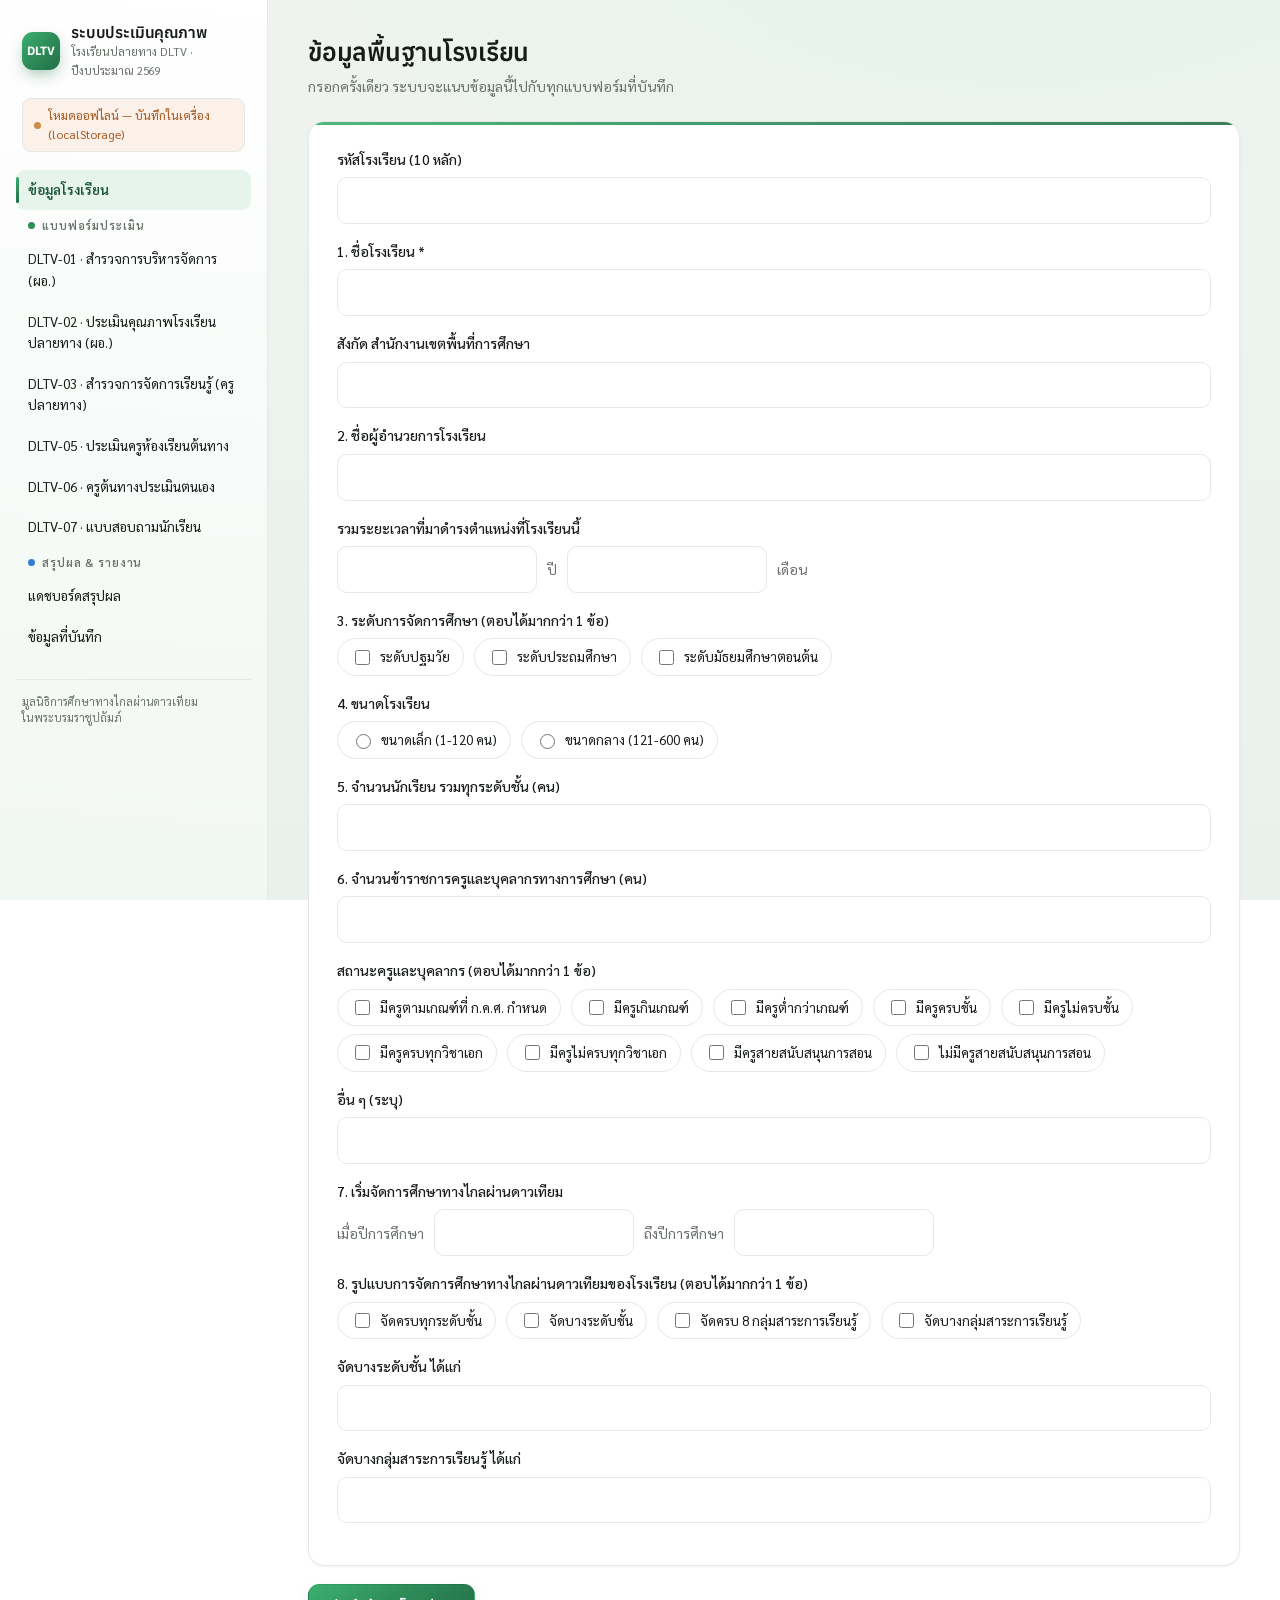
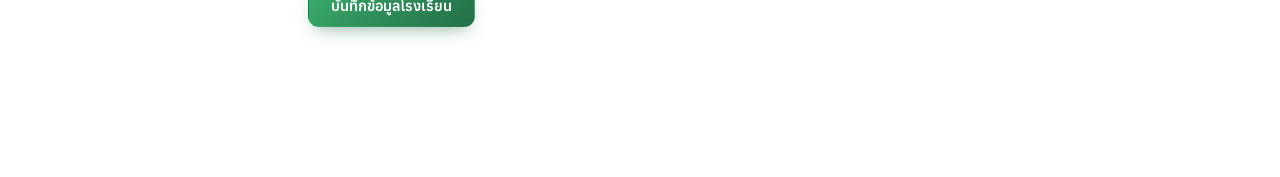
==== commit 9acbfd25: "Add files via upload" ====
--- a/DLTV-ระบบกรอกข้อมูล.html
+++ b/DLTV-ระบบกรอกข้อมูล.html
@@ -8,18 +8,35 @@
    DLTV — Minimal UI  (Anuphan + Sarabun)
    ============================================================ */
 :root{
-  --bg:#f3f4f1; --surface:#ffffff; --surface-2:#f8f9f6;
-  --ink:#181b17; --muted:#6a716a; --line:#e6e8e2;
-  --brand:#2f6b4f; --brand-600:#265a42; --brand-tint:#ecf2ee;
-  --good:#2f6b4f; --ok:#b4830e; --dev:#c0492b;
+  --bg:#eef3ef; --surface:#ffffff; --surface-2:#f6f9f6;
+  --ink:#171c18; --muted:#69716a; --line:#e4e9e3;
+  --brand:#2f8f5b; --brand-600:#236f47; --brand-700:#1c5638; --brand-tint:#e7f4ec;
+  --good:#1f9d57; --ok:#dc9412; --dev:#dc5a3c;
+  /* accent family for color-coding & variety */
+  --sky:#2f7fd1; --sky-tint:#e6f0fb;
+  --violet:#7c5cd6; --violet-tint:#efeafb;
+  --amber:#e0930f; --amber-tint:#fcf2dc;
+  --coral:#e0593a; --coral-tint:#fcebe5;
+  --teal:#0f9d9d;
+  /* gradients */
+  --grad-brand:linear-gradient(135deg,#3bb06f 0%,#2f8f5b 45%,#236f47 100%);
+  --grad-sky:linear-gradient(135deg,#5aa6e8,#2f7fd1);
+  --grad-amber:linear-gradient(135deg,#f3b13e,#e0930f);
+  --grad-violet:linear-gradient(135deg,#9a7ee6,#7c5cd6);
+  --grad-sidebar:linear-gradient(185deg,#ffffff 0%,#f1f7f2 100%);
+  --grad-app:radial-gradient(1200px 500px at 80% -8%,#e6f4ec 0%,rgba(238,243,239,0) 60%),linear-gradient(180deg,#eef3ef,#eaf1ec);
   --radius:16px; --radius-sm:10px;
-  --shadow:0 1px 2px rgba(24,27,23,.04);
+  --shadow:0 1px 2px rgba(24,27,23,.05);
+  --shadow-md:0 6px 20px -6px rgba(31,84,56,.16),0 2px 6px rgba(24,27,23,.04);
+  --shadow-lg:0 18px 44px -16px rgba(31,84,56,.28);
+  --ease:cubic-bezier(.22,.61,.36,1);
+  --ease-back:cubic-bezier(.34,1.56,.64,1);
 }
 *{box-sizing:border-box}
 html,body{margin:0;padding:0}
 body{
   font-family:"Sarabun",system-ui,sans-serif;
-  background:var(--bg); color:var(--ink); line-height:1.6; font-size:15.5px;
+  background:var(--grad-app); background-attachment:fixed; color:var(--ink); line-height:1.6; font-size:15.5px;
   -webkit-font-smoothing:antialiased;
 }
 h1,h2,h3,h4{font-family:"Anuphan","Sarabun",sans-serif;line-height:1.3;letter-spacing:-.01em;font-weight:600;margin:0}
@@ -28,14 +45,15 @@
 .app{display:grid;grid-template-columns:268px 1fr;min-height:100vh}
 
 .sidebar{
-  background:var(--surface); border-right:1px solid var(--line);
+  background:var(--grad-sidebar); border-right:1px solid var(--line);
   padding:22px 16px; position:sticky; top:0; align-self:start; height:100vh; overflow-y:auto;
 }
 .brand{display:flex;gap:11px;align-items:center;margin-bottom:18px;padding:0 6px}
 .brand-mark{
   width:38px;height:38px;border-radius:11px;flex:none;
-  background:var(--brand); color:#fff; display:grid;place-items:center;
+  background:var(--grad-brand); color:#fff; display:grid;place-items:center;
   font-family:"Anuphan",sans-serif; font-weight:700; font-size:12px; letter-spacing:.02em;
+  box-shadow:0 6px 16px -4px rgba(35,111,71,.5); animation:floaty 5s var(--ease) infinite;
 }
 .brand h1{font-size:15.5px;color:var(--ink)}
 .brand p{margin:1px 0 0;font-size:11.5px;color:var(--muted)}
@@ -52,11 +70,11 @@
 .nav-btn{
   text-align:left;background:transparent;border:0;color:var(--ink);
   padding:9px 12px;border-radius:9px;cursor:pointer;font:inherit;font-size:13.5px;
-  position:relative;transition:background .14s,color .14s;
-}
-.nav-btn:hover{background:var(--surface-2)}
-.nav-btn.active{background:var(--brand-tint);color:var(--brand-600);font-weight:600}
-.nav-btn.active::before{content:"";position:absolute;left:0;top:8px;bottom:8px;width:3px;border-radius:3px;background:var(--brand)}
+  position:relative;transition:background .18s var(--ease),color .18s,transform .18s var(--ease);
+}
+.nav-btn:hover{background:var(--surface-2);transform:translateX(3px)}
+.nav-btn.active{background:var(--brand-tint);color:var(--brand-700);font-weight:600}
+.nav-btn.active::before{content:"";position:absolute;left:0;top:7px;bottom:7px;width:3px;border-radius:3px;background:var(--grad-brand);animation:growV .3s var(--ease)}
 
 .sidebar-foot{margin-top:22px;font-size:11px;color:var(--muted);border-top:1px solid var(--line);padding:14px 6px 0;line-height:1.5}
 
@@ -86,10 +104,10 @@
 .score-meter__val b{font-size:20px;color:var(--ink);font-weight:700}
 .score-meter__level{margin-left:auto;font-size:12.5px;font-weight:600;padding:2px 10px;border-radius:999px;font-family:"Anuphan",sans-serif}
 .score-meter__track{height:6px;border-radius:6px;background:var(--line);overflow:hidden}
-.score-meter__fill{height:100%;border-radius:6px;background:var(--brand);transition:width .35s cubic-bezier(.2,.7,.3,1)}
-.score-meter[data-level="3"] .score-meter__fill{background:var(--good)}
-.score-meter[data-level="2"] .score-meter__fill{background:var(--ok)}
-.score-meter[data-level="1"] .score-meter__fill{background:var(--dev)}
+.score-meter__fill{height:100%;border-radius:6px;background:var(--grad-brand);transition:width .5s var(--ease)}
+.score-meter[data-level="3"] .score-meter__fill{background:linear-gradient(90deg,#37c074,#1f9d57)}
+.score-meter[data-level="2"] .score-meter__fill{background:linear-gradient(90deg,#f3b13e,#dc9412)}
+.score-meter[data-level="1"] .score-meter__fill{background:linear-gradient(90deg,#ef7a5e,#dc5a3c)}
 .score-meter[data-level="3"] .score-meter__level{background:var(--brand-tint);color:var(--good)}
 .score-meter[data-level="2"] .score-meter__level{background:#fbf2dd;color:var(--ok)}
 .score-meter[data-level="1"] .score-meter__level{background:#fbe7e1;color:var(--dev)}
@@ -113,9 +131,9 @@
 select.select{appearance:none;background-image:url("data:image/svg+xml,%3Csvg xmlns='http://www.w3.org/2000/svg' width='12' height='12' viewBox='0 0 12 12'%3E%3Cpath d='M3 4.5L6 7.5L9 4.5' stroke='%236a716a' stroke-width='1.4' fill='none' stroke-linecap='round'/%3E%3C/svg%3E");background-repeat:no-repeat;background-position:right 13px center;padding-right:34px}
 
 .options{display:flex;flex-wrap:wrap;gap:8px 10px}
-.opt{display:inline-flex;align-items:center;gap:7px;font-size:13.5px;cursor:pointer;border:1px solid var(--line);padding:7px 13px;border-radius:999px;background:var(--surface);transition:all .14s}
-.opt:hover{border-color:var(--brand)}
-.opt:has(input:checked){background:var(--brand-tint);border-color:var(--brand);color:var(--brand-600);font-weight:500}
+.opt{display:inline-flex;align-items:center;gap:7px;font-size:13.5px;cursor:pointer;border:1px solid var(--line);padding:7px 13px;border-radius:999px;background:var(--surface);transition:all .16s var(--ease-back)}
+.opt:hover{border-color:var(--brand);transform:translateY(-1px)}
+.opt:has(input:checked){background:var(--brand-tint);border-color:var(--brand);color:var(--brand-700);font-weight:500;animation:pop .26s var(--ease-back)}
 .opt input{accent-color:var(--brand);width:15px;height:15px}
 
 /* ---------- rating: segmented ---------- */
@@ -126,8 +144,8 @@
 .rating-opt{position:relative;cursor:pointer;padding:8px 22px;font-family:"Anuphan",sans-serif;font-size:15px;font-weight:600;color:var(--muted);border-right:1px solid var(--line);transition:all .14s;display:flex;align-items:center;justify-content:center;min-width:54px}
 .rating-opt:last-child{border-right:0}
 .rating-opt input{position:absolute;opacity:0;inset:0;cursor:pointer}
-.rating-opt:hover{background:#eef0ea;color:var(--ink)}
-.rating-opt:has(input:checked){background:var(--brand);color:#fff}
+.rating-opt:hover{background:#e8f3ec;color:var(--ink)}
+.rating-opt:has(input:checked){background:var(--grad-brand);color:#fff;animation:pop .26s var(--ease-back)}
 .rating-row .input--sm{display:block;width:100%;margin-top:10px;background:var(--surface-2);font-size:13px}
 
 /* ---------- table ---------- */
@@ -142,11 +160,12 @@
 
 /* ---------- buttons / bars ---------- */
 .action-bar{display:flex;gap:10px;flex-wrap:wrap;margin-top:8px}
-.btn{font-family:"Anuphan",sans-serif;font-size:14.5px;font-weight:600;padding:11px 22px;border-radius:11px;cursor:pointer;border:1px solid transparent;transition:all .14s}
-.btn--primary{background:var(--brand);color:#fff}
-.btn--primary:hover{background:var(--brand-600)}
+.btn{font-family:"Anuphan",sans-serif;font-size:14.5px;font-weight:600;padding:11px 22px;border-radius:11px;cursor:pointer;border:1px solid transparent;transition:transform .16s var(--ease-back),box-shadow .18s,background .18s,border-color .18s}
+.btn:active{transform:translateY(1px) scale(.985)}
+.btn--primary{background:var(--grad-brand);color:#fff;box-shadow:0 8px 18px -8px rgba(35,111,71,.6)}
+.btn--primary:hover{filter:brightness(1.05);transform:translateY(-2px);box-shadow:0 12px 24px -8px rgba(35,111,71,.62)}
 .btn--ghost{background:var(--surface);color:var(--ink);border-color:var(--line)}
-.btn--ghost:hover{background:var(--surface-2)}
+.btn--ghost:hover{background:var(--surface-2);border-color:var(--brand);transform:translateY(-2px);box-shadow:var(--shadow-md)}
 
 /* ---------- sticky save bar ---------- */
 .savebar{
@@ -159,7 +178,7 @@
 .savebar__num{font-family:"Anuphan",sans-serif;font-size:24px;font-weight:700;color:var(--ink);line-height:1}
 .savebar__max{font-family:"Anuphan",sans-serif;font-size:14px;color:var(--muted)}
 .savebar__bar{flex:1;max-width:220px;height:6px;border-radius:6px;background:var(--line);overflow:hidden}
-.savebar__bar i{display:block;height:100%;background:var(--brand);border-radius:6px;transition:width .35s cubic-bezier(.2,.7,.3,1)}
+.savebar__bar i{display:block;height:100%;background:var(--grad-brand);border-radius:6px;transition:width .5s var(--ease)}
 .savebar__btns{display:flex;gap:10px}
 
 /* ---------- toast ---------- */
@@ -180,7 +199,10 @@
   .savebar{margin:18px -18px -130px;padding:12px 18px;flex-wrap:wrap}
   .savebar__bar{display:none}
 }
-@media (prefers-reduced-motion:reduce){*{transition:none!important}}
+@media (prefers-reduced-motion:reduce){
+  *,*::before,*::after{transition:none!important;animation:none!important}
+  .nav-btn:hover,.btn:hover,.opt:hover{transform:none!important}
+}
 
 /* ---------- evidence + rubric (DLTV-01/02) ---------- */
 .evidence{margin:10px 0 12px;background:var(--surface-2);border:1px solid var(--line);border-radius:var(--radius-sm);padding:11px 14px}
@@ -312,6 +334,109 @@
   .stat-grid,.teacher-names{grid-template-columns:1fr}
   .dash-row{grid-template-columns:1fr;gap:4px}
 }
+
+/* ============================================================
+   ชั้นสีสัน + การเคลื่อนไหว (Vibrancy & Motion layer)
+   ============================================================ */
+@keyframes fadeUp{from{opacity:0;transform:translateY(14px)}to{opacity:1;transform:translateY(0)}}
+@keyframes pop{0%{transform:scale(.86)}60%{transform:scale(1.06)}100%{transform:scale(1)}}
+@keyframes growV{from{transform:scaleY(0)}to{transform:scaleY(1)}}
+@keyframes growBar{from{transform:scaleX(0)}to{transform:scaleX(1)}}
+@keyframes floaty{0%,100%{transform:translateY(0)}50%{transform:translateY(-3px)}}
+@keyframes countPulse{0%{transform:scale(1)}40%{transform:scale(1.14)}100%{transform:scale(1)}}
+@keyframes shimmer{from{background-position:-180% 0}to{background-position:180% 0}}
+
+/* ---- entrance choreography (replays each time a view renders) ---- */
+.view-header{animation:fadeUp .42s var(--ease) both}
+.callout{animation:fadeUp .42s var(--ease) both .04s}
+.form-card{animation:fadeUp .5s var(--ease) both}
+.form-card:nth-of-type(2){animation-delay:.06s}
+.form-card:nth-of-type(3){animation-delay:.12s}
+.form-card:nth-of-type(4){animation-delay:.18s}
+.form-card:nth-of-type(n+5){animation-delay:.24s}
+.action-bar{animation:fadeUp .42s var(--ease) both .06s}
+.records{animation:fadeUp .5s var(--ease) both .05s}
+.summary-picker{animation:fadeUp .42s var(--ease) both}
+
+/* card hover lift for tappable/interactive cards */
+.form-card{transition:box-shadow .25s var(--ease),transform .25s var(--ease)}
+.form-card:hover{box-shadow:var(--shadow-md)}
+
+/* ---- form card: colored top edge for a more lively sheet ---- */
+.form-card{position:relative;overflow:hidden}
+.form-card::before{content:"";position:absolute;inset:0 0 auto 0;height:3px;background:var(--grad-brand);opacity:.9}
+
+/* section headings get a small colored marker */
+.section-title{position:relative;padding-left:14px}
+.section-title::before{content:"";position:absolute;left:0;top:.18em;bottom:.18em;width:4px;border-radius:4px;background:var(--grad-brand)}
+.field-heading{position:relative;padding-left:13px}
+.field-heading::before{content:"";position:absolute;left:0;top:.15em;bottom:.15em;width:3px;border-radius:3px;background:var(--brand);opacity:.55}
+
+/* ---- stat cards: color-coded with gradient accents + stagger ---- */
+.stat-card{position:relative;overflow:hidden;transition:transform .25s var(--ease-back),box-shadow .25s var(--ease);animation:fadeUp .5s var(--ease) both}
+.stat-card::after{content:"";position:absolute;inset:auto 0 0 0;height:4px}
+.stat-card:hover{transform:translateY(-4px);box-shadow:var(--shadow-lg)}
+.stat-grid .stat-card:nth-child(1){background:linear-gradient(160deg,#ffffff,var(--brand-tint));animation-delay:0s}
+.stat-grid .stat-card:nth-child(1)::after{background:var(--grad-brand)}
+.stat-grid .stat-card:nth-child(1) .stat-card__val{color:var(--brand-600)}
+.stat-grid .stat-card:nth-child(2){background:linear-gradient(160deg,#ffffff,var(--sky-tint));animation-delay:.08s}
+.stat-grid .stat-card:nth-child(2)::after{background:var(--grad-sky)}
+.stat-grid .stat-card:nth-child(2) .stat-card__val{color:var(--sky)}
+.stat-grid .stat-card:nth-child(3){background:linear-gradient(160deg,#ffffff,var(--amber-tint));animation-delay:.16s}
+.stat-grid .stat-card:nth-child(3)::after{background:var(--grad-amber)}
+.stat-grid .stat-card:nth-child(3) .stat-card__val{color:var(--amber)}
+.stat-card__val{display:inline-block;animation:countPulse .5s var(--ease-back) both .2s}
+
+/* ---- school cards: stagger entrance + hover lift + accent edge ---- */
+.school-card{position:relative;overflow:hidden;transition:transform .25s var(--ease),box-shadow .25s var(--ease);animation:fadeUp .5s var(--ease) both}
+.school-card::before{content:"";position:absolute;inset:0 auto 0 0;width:4px;background:var(--grad-brand)}
+.school-card:hover{transform:translateY(-3px);box-shadow:var(--shadow-md)}
+.school-card:nth-of-type(2){animation-delay:.06s}
+.school-card:nth-of-type(3){animation-delay:.12s}
+.school-card:nth-of-type(4){animation-delay:.18s}
+.school-card:nth-of-type(n+5){animation-delay:.24s}
+
+/* ---- dashboard bars: grow-in + subtle sheen ---- */
+.dash-bar i,.dash-sub__bar i{transform-origin:left center;animation:growBar .65s var(--ease) both .15s}
+.dash-bar i.lvl-good,.dash-sub__bar i.lvl-good{background:linear-gradient(90deg,#37c074,#1f9d57)}
+.dash-bar i.lvl-ok,.dash-sub__bar i.lvl-ok{background:linear-gradient(90deg,#f3b13e,#dc9412)}
+.dash-bar i.lvl-dev,.dash-sub__bar i.lvl-dev{background:linear-gradient(90deg,#ef7a5e,#dc5a3c)}
+.dash-row__pct{transition:color .2s}
+
+/* level pills in dashboard sub-rows pop a touch */
+.dash-row:hover .dash-row__name{color:var(--brand-600)}
+
+/* ---- nav group labels: colored dot per group ---- */
+.nav-label{display:flex;align-items:center;gap:7px}
+.nav-label::before{content:"";width:7px;height:7px;border-radius:50%;background:var(--brand);flex:none}
+.nav-label:nth-of-type(2)::before{background:var(--sky)}
+
+/* ---- callouts: colored left edge ---- */
+.callout{position:relative;padding-left:16px}
+.callout::before{content:"";position:absolute;left:0;top:8px;bottom:8px;width:3px;border-radius:3px;background:var(--muted);opacity:.5}
+.callout--info::before{background:var(--brand);opacity:1}
+.callout--error::before{background:var(--dev);opacity:1}
+
+/* ---- mini buttons: gentle lift ---- */
+.mini-btn{transition:background .16s,border-color .16s,transform .16s var(--ease-back),color .16s}
+.mini-btn:hover{transform:translateY(-1px)}
+
+/* ---- savebar number pulses when it updates (JS toggles .bump) ---- */
+.savebar__num{display:inline-block;transition:color .2s}
+.savebar__num.bump{animation:countPulse .4s var(--ease-back)}
+
+/* ---- focus-visible: clear keyboard ring everywhere ---- */
+.nav-btn:focus-visible,.btn:focus-visible,.mini-btn:focus-visible,.opt:focus-within,.rating-opt:focus-within{
+  outline:2px solid var(--brand);outline-offset:2px;border-radius:9px;
+}
+
+/* ---- toast: gradient by type ---- */
+.toast{background:#1b211c}
+.toast--ok{background:var(--grad-brand)}
+.toast--warn{background:linear-gradient(135deg,#ef7a5e,#dc5a3c)}
+
+/* ---- table rows: gentle hover already present; selected pop ---- */
+.eval-table--rating tbody tr:has(input:checked),.rubric-tr:has(input:checked) .crit-cell,.level-tr:has(input:checked) .consider-cell{transition:background .2s var(--ease)}
 </style>
 </head>
 <body>
@@ -1161,6 +1286,7 @@
   savebar.append(totalWrap, btns);
   viewEl.append(savebar);
 
+  let lastScore = null;
   function refreshTotal() {
     if (!hasScore) { totalWrap.innerHTML = ""; return; }
     const t = ctrl.collect().scores.__total || { score: 0, max: 0 };
@@ -1170,6 +1296,10 @@
       '<span class="savebar__num">' + t.score + '</span>' +
       '<span class="savebar__max">/ ' + t.max + '</span>' +
       '<span class="savebar__bar"><i style="width:' + pct + '%"></i></span>';
+    if (lastScore !== null && t.score !== lastScore) {
+      totalWrap.querySelector(".savebar__num").classList.add("bump");
+    }
+    lastScore = t.score;
   }
   container.addEventListener("change", refreshTotal);
   refreshTotal();
